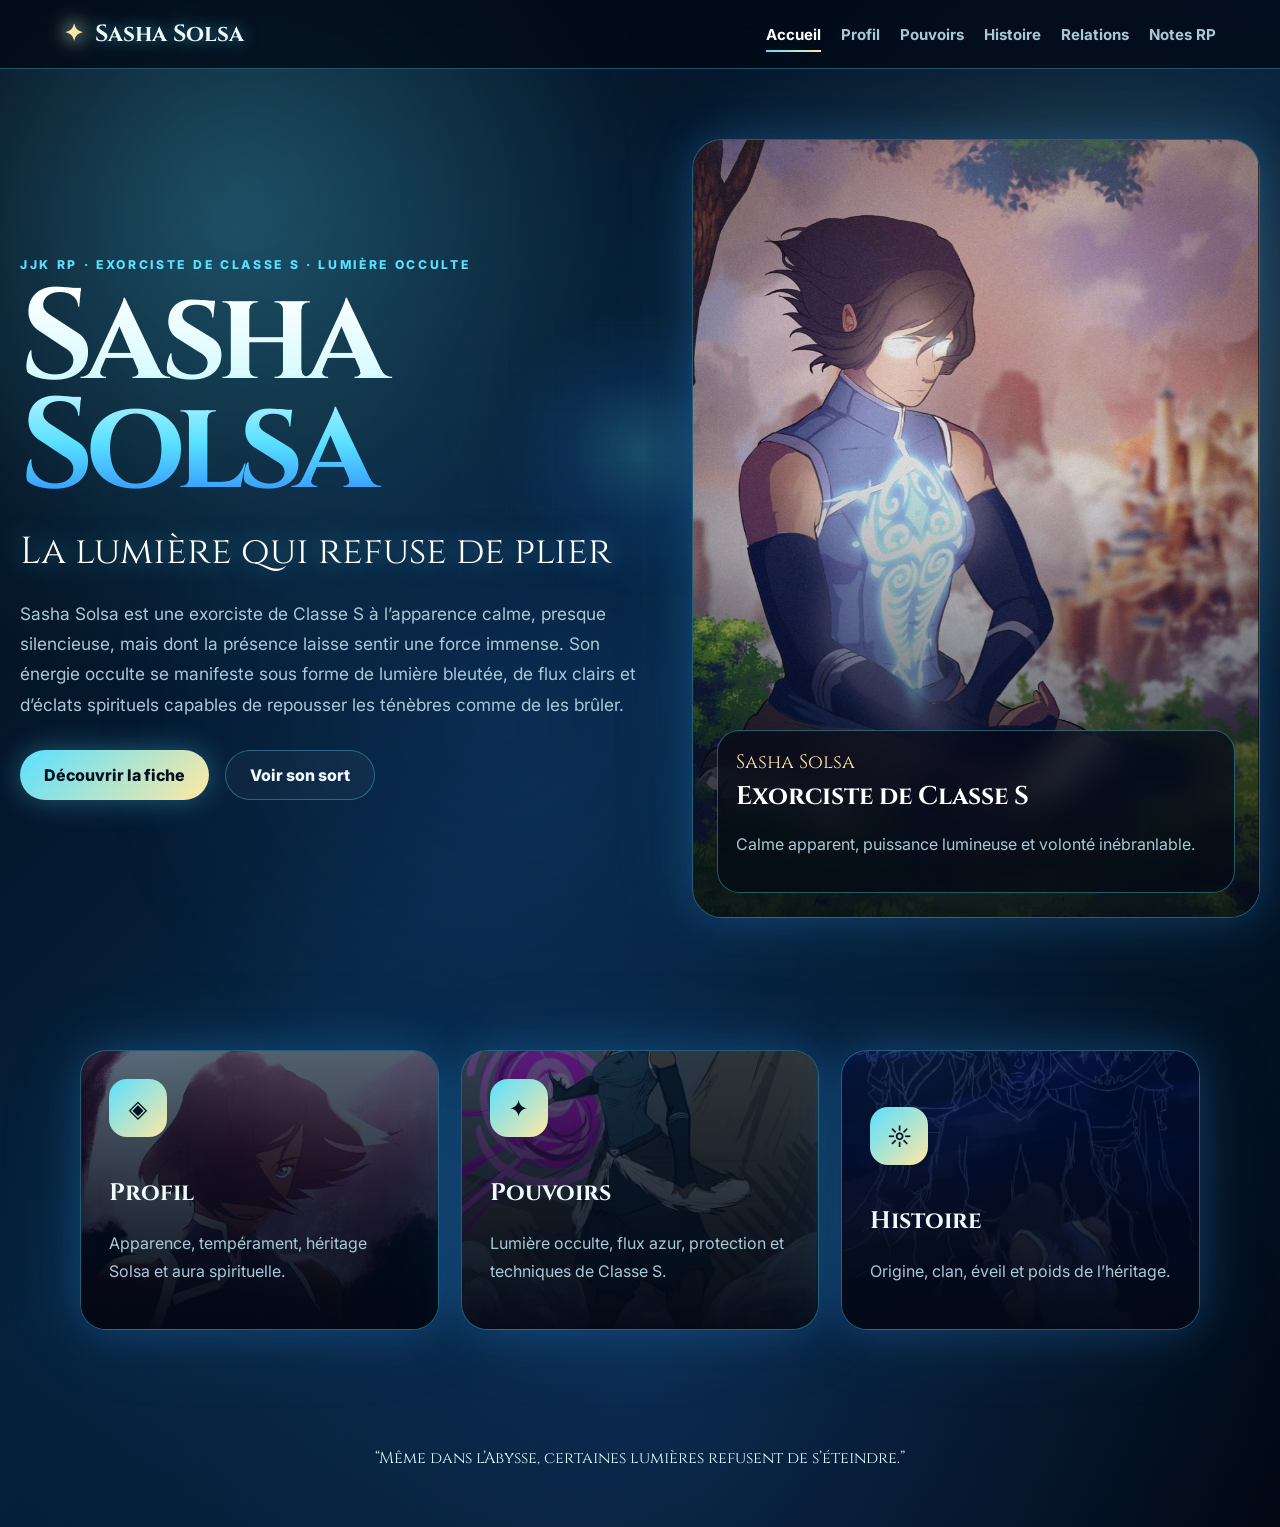
==== index.html @ d09a54e0 "Initial commit site Sasha Solsa" ====
<!DOCTYPE html>
<html lang="fr">
<head>
<meta charset="UTF-8" />
<meta name="viewport" content="width=device-width, initial-scale=1.0" />
<link rel="stylesheet" href="assets/css/style.css" />
<script defer src="assets/js/main.js"></script>
<title>Sasha Solsa — Classe S</title>
</head>
<body data-page="accueil">
  <div class="light-orbs"></div>
  <div class="water-grid"></div>
  <div class="cursor-aura"></div>
  <header class="site-header">
  <a class="brand" href="index.html"><span class="brand-mark">✦</span><span>Sasha Solsa</span></a>
  <button class="menu-btn" aria-label="Ouvrir le menu">☰</button>
  <nav class="nav">
    <a href="index.html">Accueil</a>
    <a href="profil.html">Profil</a>
    <a href="pouvoirs.html">Pouvoirs</a>
    <a href="histoire.html">Histoire</a>
    <a href="relations.html">Relations</a>
    <a href="notes-rp.html">Notes RP</a>
  </nav>
</header>
  <main class="hero page-enter">
  <section class="hero-text">
    <p class="eyebrow">JJK RP · Exorciste de Classe S · Lumière occulte</p>
    <h1>Sasha Solsa</h1>
    <p class="subtitle">La lumière qui refuse de plier</p>
    <p class="lead">
      Sasha Solsa est une exorciste de Classe S à l’apparence calme, presque silencieuse, mais dont la présence
      laisse sentir une force immense. Son énergie occulte se manifeste sous forme de lumière bleutée, de flux
      clairs et d’éclats spirituels capables de repousser les ténèbres comme de les brûler.
    </p>
    <div class="hero-actions">
      <a class="btn primary" href="profil.html">Découvrir la fiche</a>
      <a class="btn ghost" href="pouvoirs.html">Voir son sort</a>
    </div>
  </section>

  <aside class="hero-visual reveal tilt-card">
    <img src="assets/image/sasha-meditation.png" alt="Sasha Solsa en méditation">
    <div class="visual-caption">
      <span>Sasha Solsa</span>
      <strong>Exorciste de Classe S</strong>
      <p>Calme apparent, puissance lumineuse et volonté inébranlable.</p>
    </div>
  </aside>
</main>

<section class="container cards-grid">
  <a class="feature-card image-card reveal" href="profil.html">
    <img src="assets/image/sasha-regard.gif" alt="">
    <div><span class="icon">◈</span><h2>Profil</h2><p>Apparence, tempérament, héritage Solsa et aura spirituelle.</p></div>
  </a>

  <a class="feature-card image-card reveal" href="pouvoirs.html">
    <img src="assets/image/sasha-combat-lumiere.png" alt="">
    <div><span class="icon">✦</span><h2>Pouvoirs</h2><p>Lumière occulte, flux azur, protection et techniques de Classe S.</p></div>
  </a>

  <a class="feature-card image-card reveal" href="histoire.html">
    <img src="assets/image/sasha-ancetres.png" alt="">
    <div><span class="icon">☼</span><h2>Histoire</h2><p>Origine, clan, éveil et poids de l’héritage.</p></div>
  </a>
</section>

<footer class="footer">“Même dans l’Abysse, certaines lumières refusent de s’éteindre.”</footer>

</body>
</html>
---- assets/css/style.css ----
@import url('https://fonts.googleapis.com/css2?family=Cinzel:wght@500;700;900&family=Inter:wght@400;500;700;800&display=swap');

:root {
  --bg: #020814;
  --panel: rgba(7, 25, 45, 0.78);
  --text: #effaff;
  --muted: #a9c8d8;
  --cyan: #59e0ff;
  --blue: #2f8cff;
  --ice: #d7fbff;
  --gold: #ffe8a3;
  --border: rgba(89, 224, 255, 0.34);
  --shadow: 0 0 42px rgba(47, 140, 255, 0.22), 0 0 90px rgba(89, 224, 255, 0.10);
}

* { box-sizing: border-box; }

html { scroll-behavior: smooth; }

body {
  margin: 0;
  min-height: 100vh;
  color: var(--text);
  font-family: Inter, system-ui, sans-serif;
  background:
    radial-gradient(circle at 18% 15%, rgba(89, 224, 255, 0.20), transparent 28%),
    radial-gradient(circle at 82% 22%, rgba(255, 232, 163, 0.10), transparent 26%),
    radial-gradient(circle at 50% 90%, rgba(47, 140, 255, 0.18), transparent 42%),
    linear-gradient(135deg, #020814 0%, #06223d 48%, #020814 100%);
  overflow-x: hidden;
}

.light-orbs {
  position: fixed;
  inset: -20%;
  z-index: 0;
  pointer-events: none;
  background:
    radial-gradient(circle at 28% 30%, rgba(89,224,255,.14), transparent 24%),
    radial-gradient(circle at 76% 44%, rgba(255,232,163,.10), transparent 22%),
    radial-gradient(circle at 42% 72%, rgba(47,140,255,.13), transparent 28%);
  filter: blur(26px);
  animation: drift 16s ease-in-out infinite alternate;
}

.water-grid {
  position: fixed;
  inset: 0;
  z-index: 0;
  pointer-events: none;
  opacity: .21;
  background-image:
    linear-gradient(rgba(215, 251, 255, .08) 1px, transparent 1px),
    linear-gradient(90deg, rgba(215, 251, 255, .08) 1px, transparent 1px);
  background-size: 46px 46px;
  mask-image: radial-gradient(circle at center, black, transparent 78%);
}

@keyframes drift {
  from { transform: translate(-2%, -1%) scale(1); }
  to { transform: translate(3%, 2%) scale(1.06); }
}

.cursor-aura {
  width: 320px;
  height: 320px;
  position: fixed;
  left: 50%;
  top: 50%;
  z-index: 2;
  pointer-events: none;
  border-radius: 50%;
  transform: translate(-50%, -50%);
  background: radial-gradient(circle, rgba(89, 224, 255, 0.23), rgba(47, 140, 255, 0.10), transparent 64%);
}

.site-header {
  position: sticky;
  top: 0;
  z-index: 20;
  display: flex;
  justify-content: space-between;
  align-items: center;
  padding: 18px clamp(18px, 5vw, 72px);
  background: rgba(2, 8, 20, 0.74);
  border-bottom: 1px solid var(--border);
  backdrop-filter: blur(16px);
}

.brand {
  display: inline-flex;
  align-items: center;
  gap: 12px;
  color: var(--text);
  text-decoration: none;
  font-family: Cinzel, serif;
  font-size: 1.45rem;
  font-weight: 700;
  text-shadow: 0 0 16px rgba(89,224,255,.66);
}

.brand-mark {
  color: var(--gold);
  filter: drop-shadow(0 0 10px var(--gold));
}

.nav {
  display: flex;
  gap: 20px;
}

.nav a {
  position: relative;
  color: var(--muted);
  text-decoration: none;
  font-weight: 700;
  font-size: .94rem;
}

.nav a::after {
  content: "";
  position: absolute;
  left: 0;
  right: 100%;
  bottom: -8px;
  height: 2px;
  background: linear-gradient(90deg, var(--cyan), var(--gold));
  transition: right .25s ease;
}

.nav a:hover,
body[data-page="accueil"] .nav a[href="index.html"],
body[data-page="profil"] .nav a[href="profil.html"],
body[data-page="pouvoirs"] .nav a[href="pouvoirs.html"],
body[data-page="histoire"] .nav a[href="histoire.html"],
body[data-page="relations"] .nav a[href="relations.html"],
body[data-page="notes"] .nav a[href="notes-rp.html"] {
  color: #fff;
}

.nav a:hover::after,
body[data-page="accueil"] .nav a[href="index.html"]::after,
body[data-page="profil"] .nav a[href="profil.html"]::after,
body[data-page="pouvoirs"] .nav a[href="pouvoirs.html"]::after,
body[data-page="histoire"] .nav a[href="histoire.html"]::after,
body[data-page="relations"] .nav a[href="relations.html"]::after,
body[data-page="notes"] .nav a[href="notes-rp.html"]::after {
  right: 0;
}

.menu-btn {
  display: none;
  color: var(--text);
  background: rgba(255,255,255,.04);
  border: 1px solid var(--border);
  border-radius: 10px;
  padding: 8px 11px;
  font-size: 1.1rem;
}

.hero,
.container,
.footer { position: relative; z-index: 5; }

.hero {
  width: min(1240px, calc(100% - 36px));
  min-height: calc(100vh - 78px);
  margin: 0 auto;
  display: grid;
  grid-template-columns: minmax(0, 1.05fr) minmax(330px, .95fr);
  align-items: center;
  gap: 44px;
  padding: 70px 0;
}

.eyebrow {
  margin: 0 0 14px;
  color: var(--cyan);
  text-transform: uppercase;
  letter-spacing: .22em;
  font-weight: 800;
  font-size: .76rem;
}

h1, h2 { font-family: Cinzel, serif; }

.hero h1 {
  margin: 0;
  font-size: clamp(3.9rem, 10vw, 8.5rem);
  line-height: .85;
  letter-spacing: -.06em;
  background: linear-gradient(180deg, #fff, #d7fbff 40%, #59e0ff 72%, #2f8cff);
  -webkit-background-clip: text;
  color: transparent;
}

.subtitle {
  margin: 22px 0;
  font-family: Cinzel, serif;
  font-size: clamp(1.35rem, 4vw, 2.35rem);
  color: #fff;
  text-shadow: 0 0 24px rgba(89,224,255,.55);
}

.lead,
.page-title p,
.panel p,
.step p,
.feature-card p,
.relation-card p,
.footer,
.profile-showcase p,
.power-banner p,
.story-hero p,
.visual-caption p {
  color: var(--muted);
  line-height: 1.75;
}

.lead { max-width: 740px; font-size: 1.08rem; }

.hero-actions {
  display: flex;
  flex-wrap: wrap;
  gap: 16px;
  margin-top: 30px;
}

.btn {
  min-height: 50px;
  padding: 0 24px;
  display: inline-flex;
  align-items: center;
  justify-content: center;
  border-radius: 999px;
  text-decoration: none;
  font-weight: 800;
  transition: transform .25s ease, box-shadow .25s ease;
}

.btn:hover { transform: translateY(-4px); }

.btn.primary {
  color: #02101f;
  background: linear-gradient(135deg, var(--cyan), var(--gold));
  box-shadow: 0 0 28px rgba(89,224,255,.34);
}

.btn.ghost {
  color: var(--text);
  border: 1px solid var(--border);
  background: rgba(255,255,255,.035);
}

.hero-visual,
.panel,
.feature-card,
.relation-card,
.step,
.quote-box,
.profile-showcase,
.power-banner,
.story-hero,
.image-panel,
.wide-image {
  border: 1px solid var(--border);
  background: radial-gradient(circle at 20% 0%, rgba(89,224,255,.13), transparent 35%), var(--panel);
  box-shadow: var(--shadow);
  backdrop-filter: blur(18px);
}

.hero-visual,
.profile-showcase,
.power-banner,
.story-hero,
.image-panel,
.wide-image {
  position: relative;
  overflow: hidden;
  border-radius: 30px;
}

.hero-visual { min-height: 640px; }

.hero-visual img,
.profile-showcase img,
.power-banner img,
.story-hero img,
.image-panel img,
.wide-image img {
  width: 100%;
  height: 100%;
  display: block;
  object-fit: cover;
}

.hero-visual::after,
.profile-showcase::after,
.story-hero::after,
.image-panel::after,
.wide-image::after {
  content: "";
  position: absolute;
  inset: 0;
  background:
    linear-gradient(to top, rgba(2, 8, 20, 0.78), transparent 55%),
    radial-gradient(circle at 50% 20%, transparent, rgba(2, 8, 20, 0.30));
  pointer-events: none;
}

.visual-caption {
  position: absolute;
  left: 24px;
  right: 24px;
  bottom: 24px;
  z-index: 2;
  padding: 18px;
  border-radius: 22px;
  border: 1px solid rgba(89, 224, 255, 0.36);
  background: rgba(2, 8, 20, 0.62);
  backdrop-filter: blur(14px);
}

.visual-caption span {
  display: block;
  color: var(--gold);
  font-family: Cinzel, serif;
  font-size: 1.2rem;
}

.visual-caption strong {
  display: block;
  margin-top: 4px;
  color: #fff;
  font-size: 1.6rem;
  font-family: Cinzel, serif;
}

.container {
  width: min(1120px, calc(100% - 36px));
  margin: 0 auto;
  padding: 62px 0;
}

.page-title { margin-bottom: 34px; }

.page-title h1 {
  margin: 0;
  font-size: clamp(2.6rem, 7vw, 5.8rem);
  line-height: .95;
}

.grid.two,
.cards-grid {
  display: grid;
  grid-template-columns: repeat(2, minmax(0, 1fr));
  gap: 22px;
}

.cards-grid { grid-template-columns: repeat(3, minmax(0, 1fr)); }

.panel,
.quote-box,
.feature-card,
.relation-card {
  padding: 28px;
  border-radius: 26px;
  margin-bottom: 22px;
}

.feature-card,
.relation-card {
  min-height: 260px;
  text-decoration: none;
  color: var(--text);
  transition: transform .25s ease, border-color .25s ease;
}

.feature-card:hover,
.relation-card:hover {
  transform: translateY(-6px);
  border-color: rgba(255,232,163,.58);
}

.image-card {
  position: relative;
  overflow: hidden;
  display: grid;
  align-items: end;
}

.image-card > img {
  position: absolute;
  inset: 0;
  width: 100%;
  height: 100%;
  opacity: .42;
  object-fit: cover;
  transition: opacity .25s ease, transform .4s ease;
}

.image-card::after {
  content: "";
  position: absolute;
  inset: 0;
  background: linear-gradient(to top, rgba(2,8,20,.94), rgba(2,8,20,.20));
}

.image-card > div { position: relative; z-index: 2; }

.image-card:hover > img { opacity: .62; transform: scale(1.05); }

.icon {
  display: inline-grid;
  place-items: center;
  width: 58px;
  height: 58px;
  margin-bottom: 20px;
  border-radius: 18px;
  color: #02101f;
  background: linear-gradient(135deg, var(--cyan), var(--gold));
  font-size: 1.5rem;
}

.data-list {
  list-style: none;
  padding: 0;
  margin: 0;
}

.data-list li {
  display: flex;
  justify-content: space-between;
  gap: 20px;
  padding: 13px 0;
  border-bottom: 1px solid rgba(255,255,255,.08);
}

.data-list span { color: var(--muted); }

.profile-showcase,
.power-banner,
.story-hero {
  display: grid;
  grid-template-columns: minmax(0, .95fr) minmax(280px, 1.05fr);
  gap: 28px;
  align-items: center;
  padding: 24px;
  margin-bottom: 26px;
}

.profile-showcase img,
.power-banner img,
.story-hero img {
  min-height: 360px;
  max-height: 540px;
  border-radius: 24px;
  border: 1px solid rgba(89, 224, 255, 0.28);
}

.image-panel { min-height: 520px; }

.timeline { display: grid; gap: 20px; }

.step {
  position: relative;
  padding: 28px 28px 28px 86px;
  border-radius: 26px;
}

.step > span {
  position: absolute;
  left: 28px;
  top: 28px;
  font-family: Cinzel, serif;
  font-size: 1.65rem;
  color: var(--gold);
  text-shadow: 0 0 16px rgba(255,232,163,.68);
}

.step li,
.panel li {
  color: var(--muted);
  margin: 10px 0;
}

.step-with-image {
  display: grid;
  grid-template-columns: minmax(0, 1fr) 280px;
  gap: 20px;
  align-items: center;
}

.step-with-image img {
  width: 100%;
  min-height: 220px;
  object-fit: cover;
  border-radius: 20px;
  border: 1px solid rgba(89, 224, 255, 0.28);
}

.tag {
  display: inline-flex;
  padding: 7px 12px;
  border-radius: 999px;
  color: #02101f !important;
  background: linear-gradient(135deg, var(--cyan), var(--gold));
  font-weight: 800;
}

.quote-box blockquote {
  margin: 0;
  font-family: Cinzel, serif;
  font-size: clamp(1.25rem, 3vw, 2.3rem);
  color: #fff;
  text-shadow: 0 0 24px rgba(89,224,255,.32);
}

.rp-line {
  font-family: Cinzel, serif;
  font-size: 1.35rem;
  color: #fff !important;
}

.footer {
  width: min(1120px, calc(100% - 36px));
  margin: 0 auto;
  padding: 30px 0 55px;
  text-align: center;
  font-family: Cinzel, serif;
  color: var(--ice);
}

.page-enter { animation: pageEnter .7s ease both; }

@keyframes pageEnter {
  from { opacity: 0; transform: translateY(20px); filter: blur(9px); }
  to { opacity: 1; transform: translateY(0); filter: blur(0); }
}

.reveal {
  opacity: 0;
  transform: translateY(22px);
  transition: opacity .7s ease, transform .7s ease;
}

.reveal.visible {
  opacity: 1;
  transform: translateY(0);
}

@media (max-width: 900px) {
  .menu-btn { display: block; }

  .nav {
    position: absolute;
    top: calc(100% + 10px);
    left: 18px;
    right: 18px;
    display: none;
    flex-direction: column;
    padding: 18px;
    border: 1px solid var(--border);
    border-radius: 18px;
    background: rgba(2, 8, 20, .95);
  }

  .nav.open { display: flex; }

  .hero,
  .grid.two,
  .cards-grid,
  .profile-showcase,
  .power-banner,
  .story-hero,
  .step-with-image {
    grid-template-columns: 1fr;
  }

  .hero {
    min-height: auto;
    padding: 48px 0;
  }

  .hero-visual { min-height: 440px; }

  .profile-showcase img,
  .power-banner img,
  .story-hero img {
    min-height: 280px;
  }
}

@media (max-width: 520px) {
  .site-header { padding: 15px 16px; }
  .brand { font-size: 1.2rem; }
  .step { padding-left: 28px; }
  .step > span { position: static; display: block; margin-bottom: 8px; }
  .data-list li { flex-direction: column; gap: 4px; }
}

.domain-step {
  display: grid;
  grid-template-columns: minmax(0, 1fr);
  gap: 24px;
}

.domain-gallery {
  display: grid;
  grid-template-columns: repeat(2, minmax(0, 1fr));
  gap: 18px;
  margin-top: 8px;
}

.domain-gallery img {
  width: 100%;
  height: 420px;
  object-fit: cover;
  display: block;
  border-radius: 24px;
  border: 1px solid rgba(89, 224, 255, 0.35);
  box-shadow:
    0 0 30px rgba(89, 224, 255, 0.22),
    0 0 80px rgba(47, 140, 255, 0.12);
}

@media (max-width: 800px) {
  .domain-gallery {
    grid-template-columns: 1fr;
  }

  .domain-gallery img {
    height: 340px;
  }
}
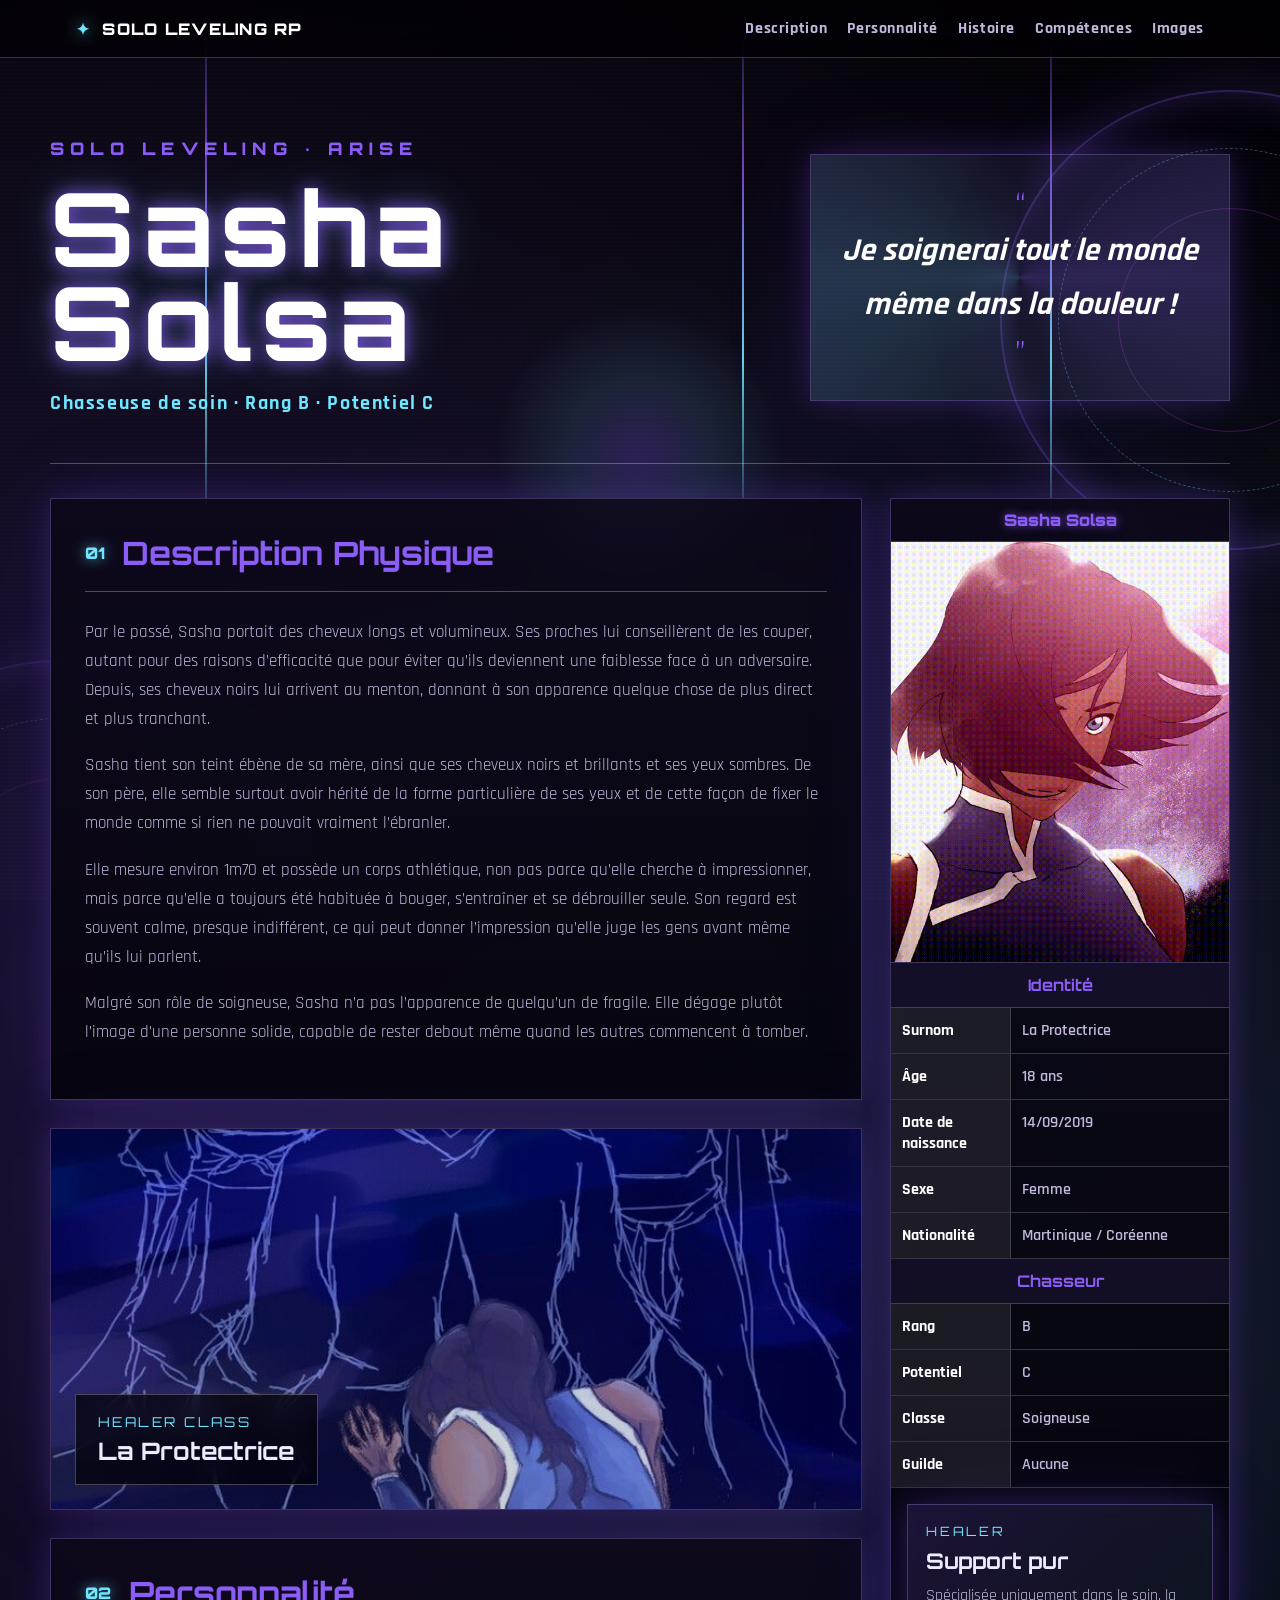
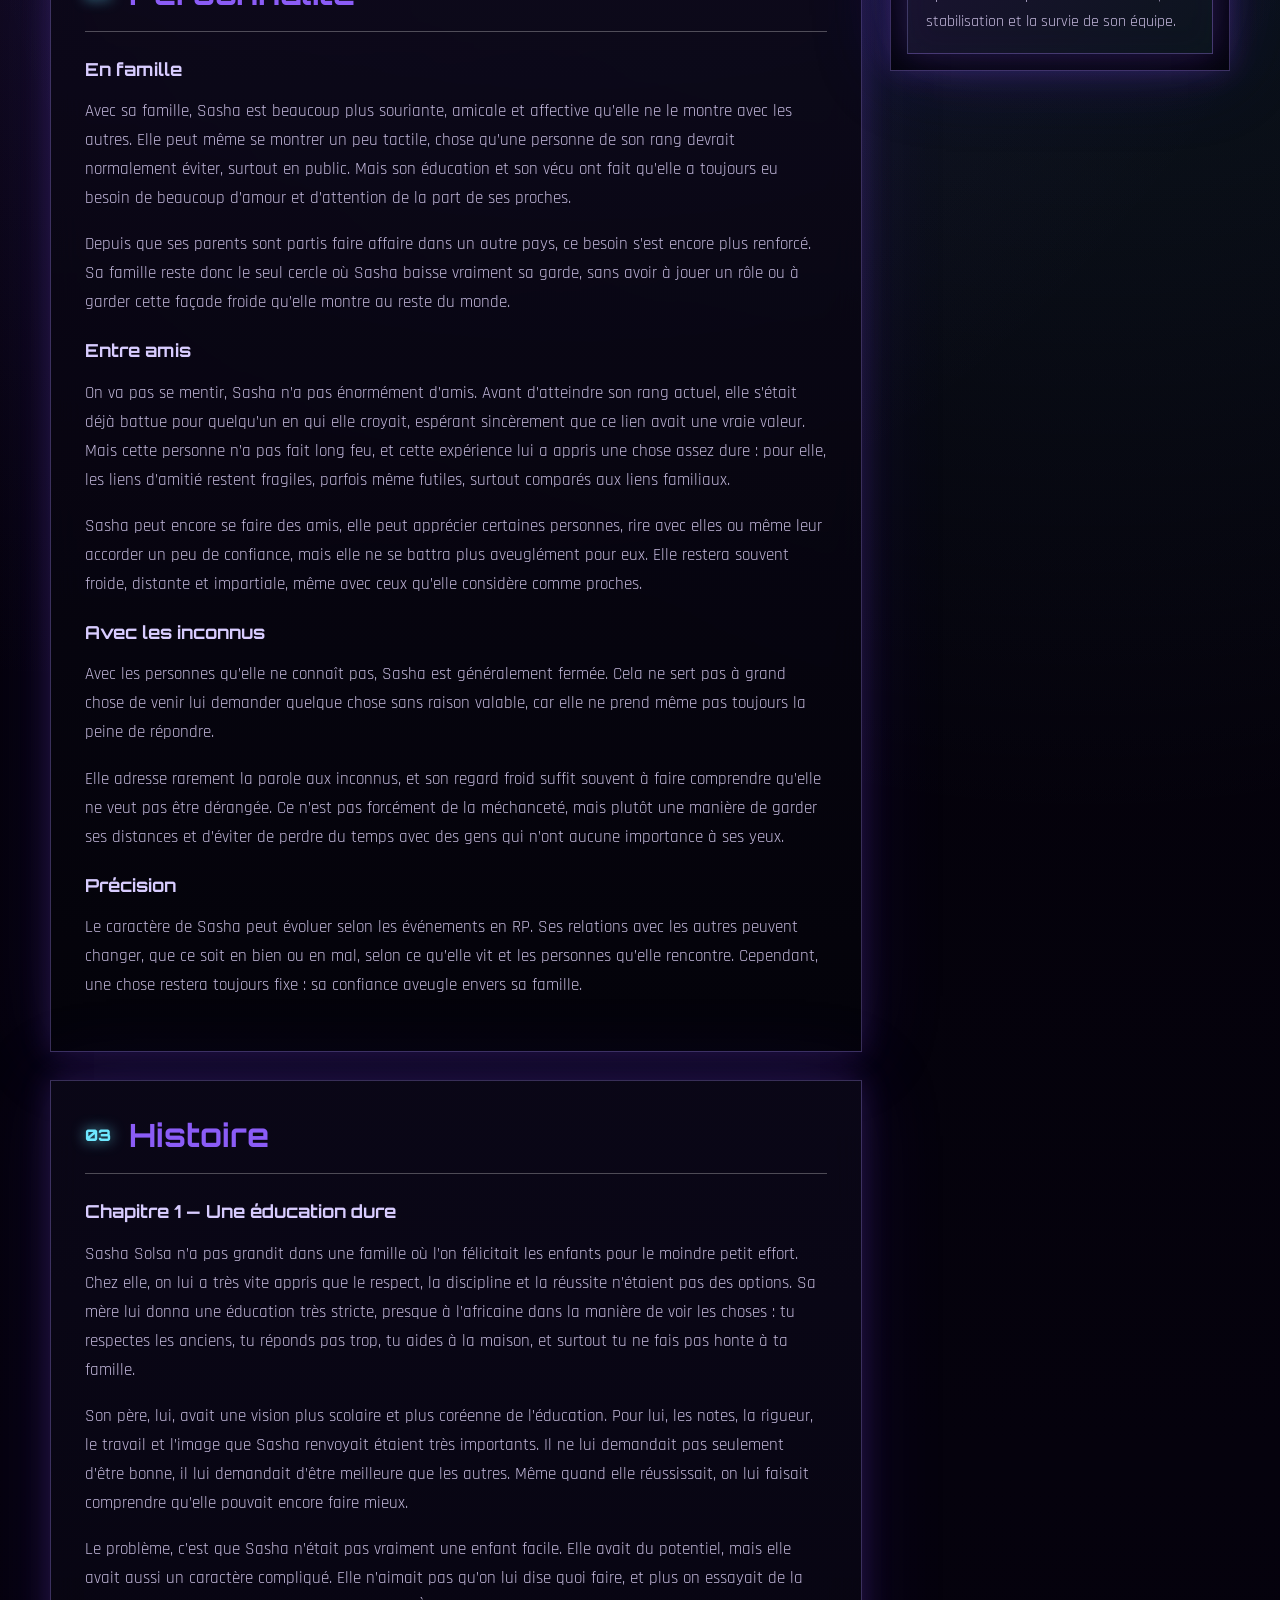
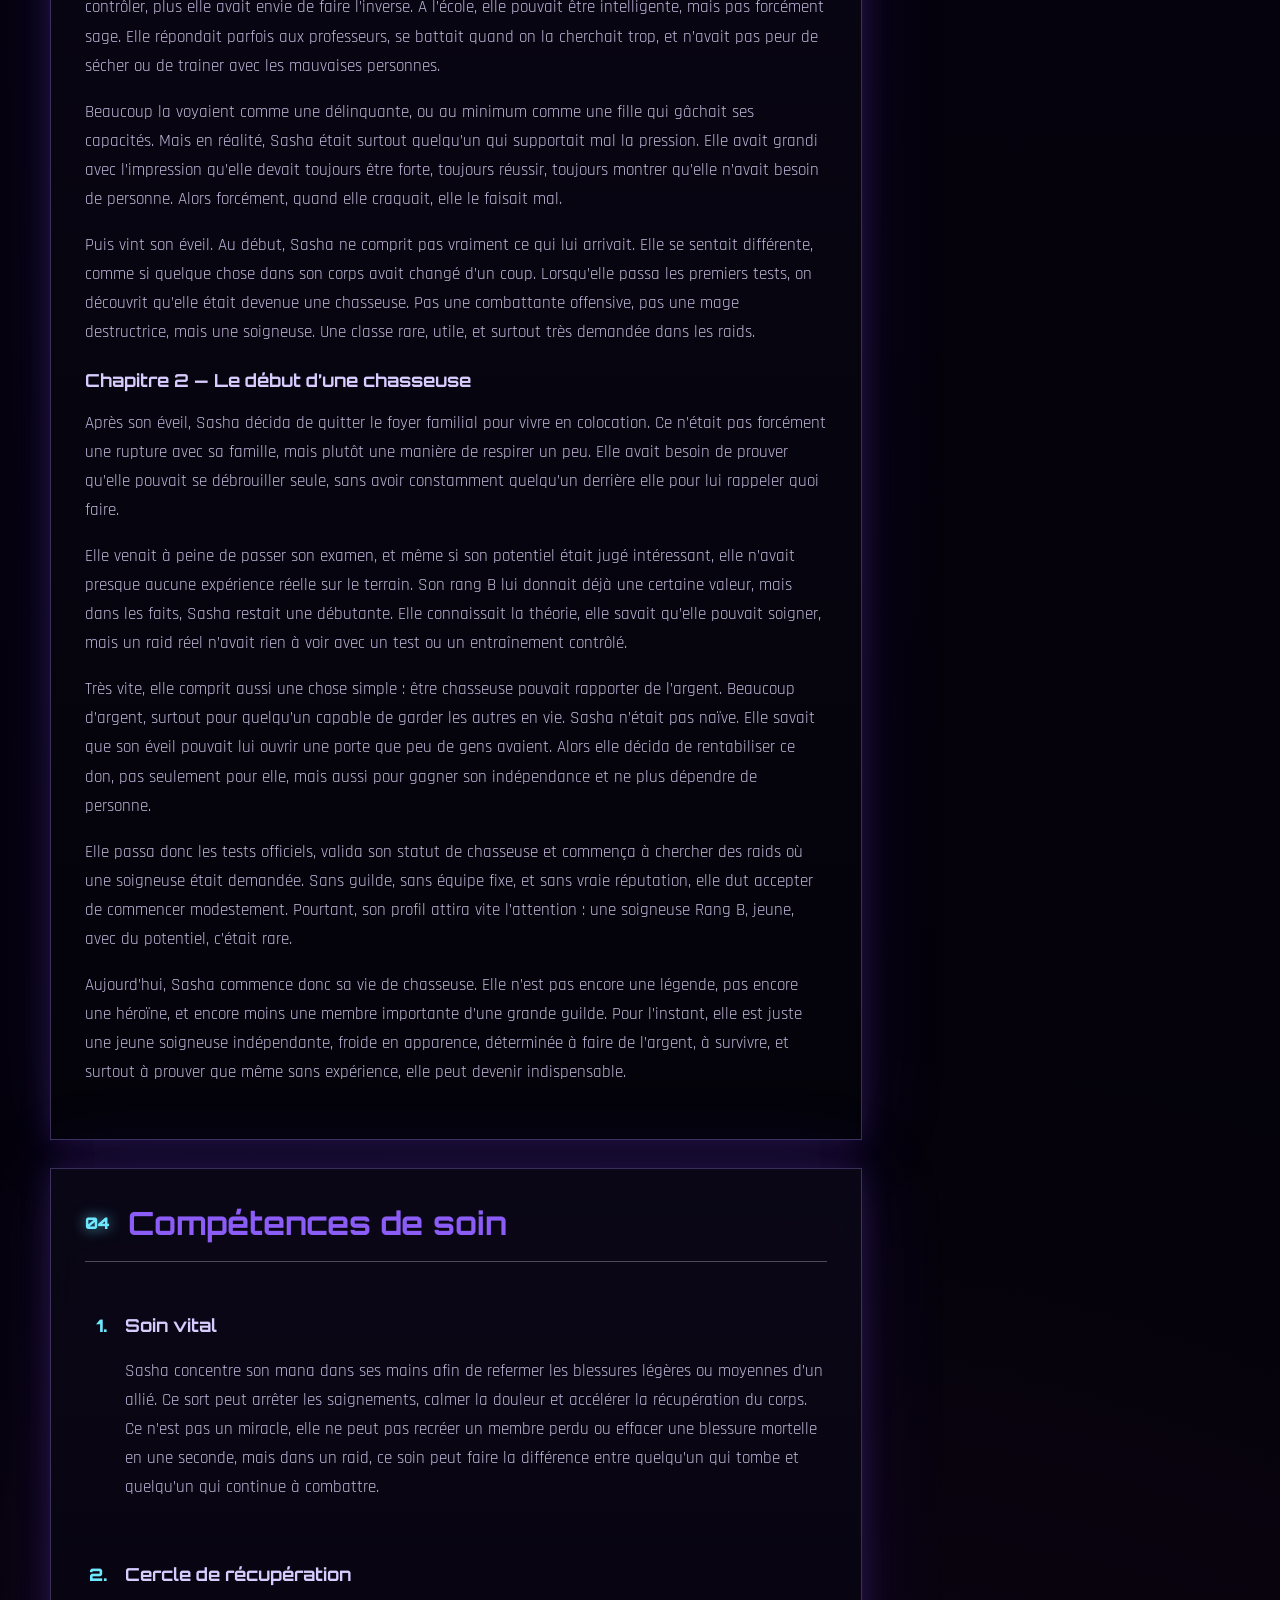
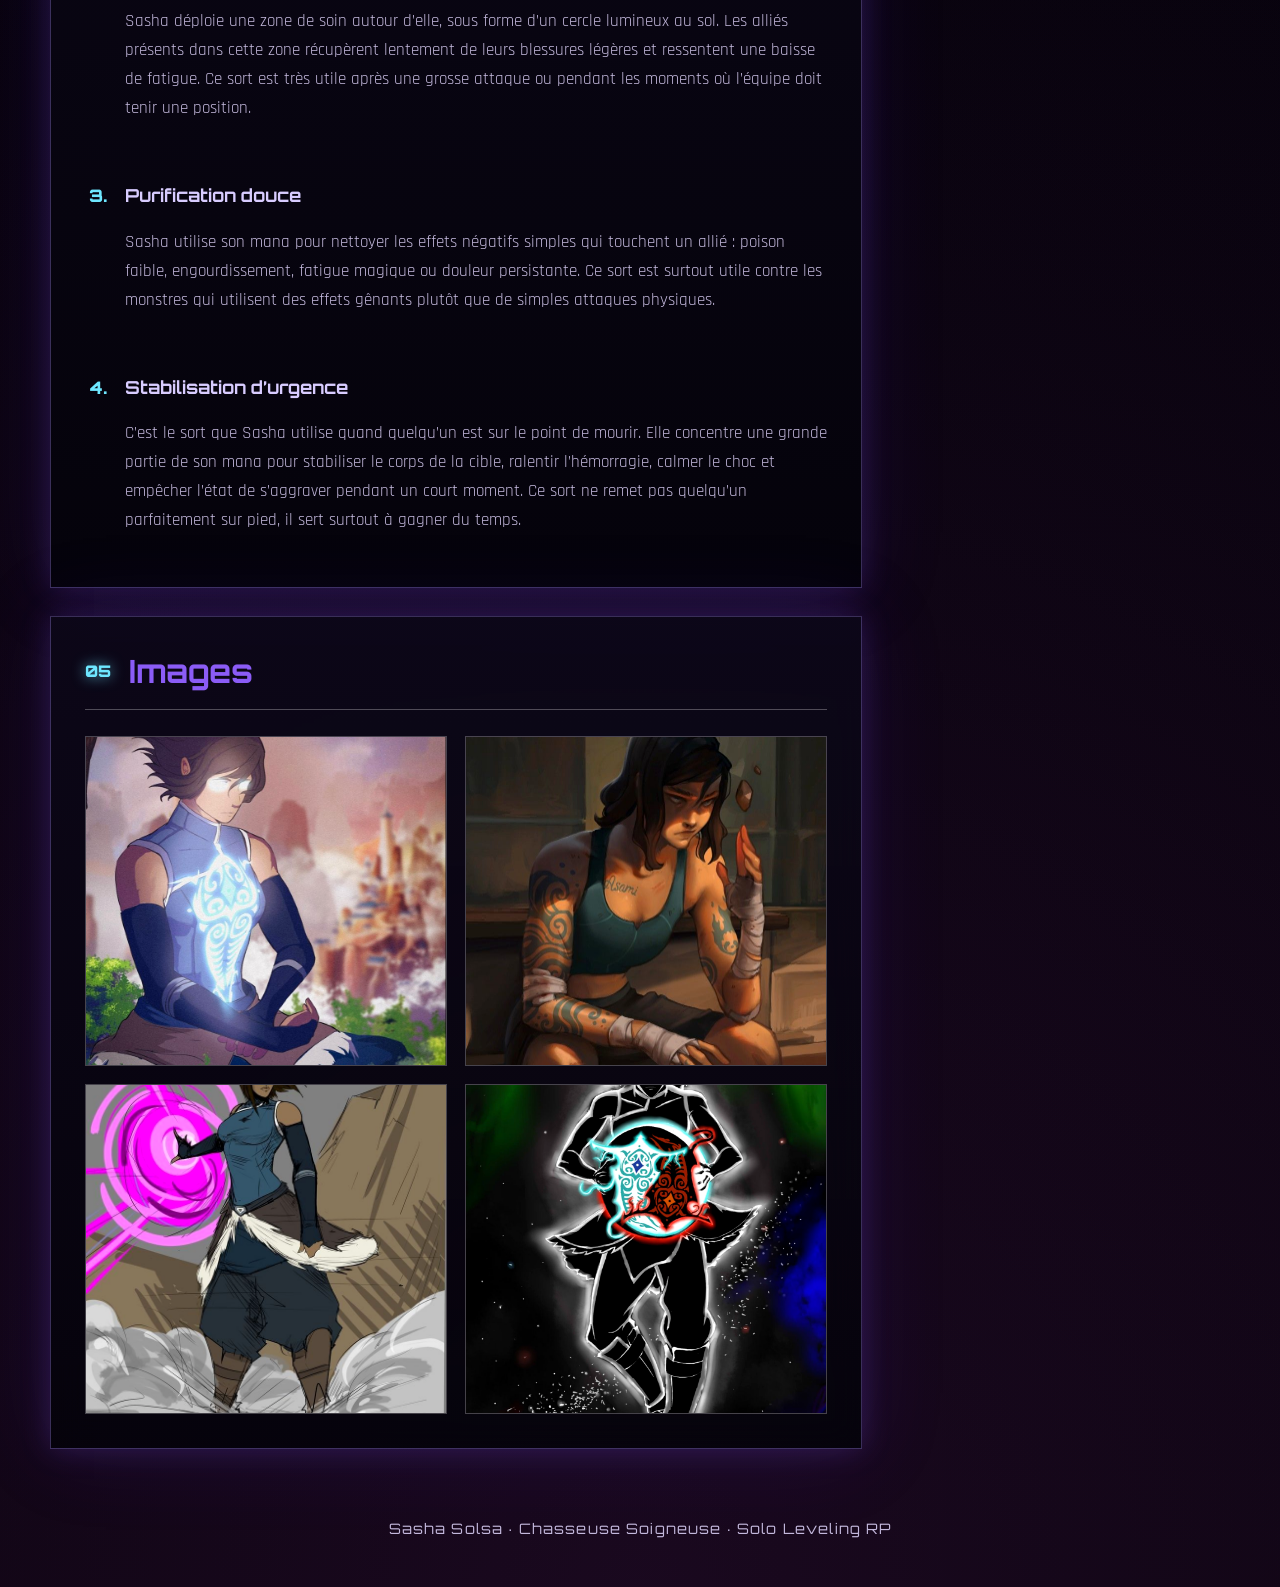
==== commit b1ae3b48: "Refonte fiche Sasha Solo Leveling" ====
--- a/index.html
+++ b/index.html
@@ -1,72 +1,72 @@
 <!DOCTYPE html>
 <html lang="fr">
 <head>
-<meta charset="UTF-8" />
-<meta name="viewport" content="width=device-width, initial-scale=1.0" />
-<link rel="stylesheet" href="assets/css/style.css" />
-<script defer src="assets/js/main.js"></script>
-<title>Sasha Solsa — Classe S</title>
+  <meta charset="UTF-8" />
+  <meta name="viewport" content="width=device-width, initial-scale=1.0" />
+  <title>Sasha Solsa — Solo Leveling RP</title>
+  <link rel="stylesheet" href="assets/css/style.css" />
+  <script defer src="assets/js/main.js"></script>
 </head>
-<body data-page="accueil">
-  <div class="light-orbs"></div>
-  <div class="water-grid"></div>
-  <div class="cursor-aura"></div>
+<body>
+  <div class="animated-bg"><span class="gate gate-one"></span><span class="gate gate-two"></span><span class="mana-stream stream-one"></span><span class="mana-stream stream-two"></span><span class="mana-stream stream-three"></span></div>
+  <div class="cursor-glow" aria-hidden="true"></div>
+
   <header class="site-header">
-  <a class="brand" href="index.html"><span class="brand-mark">✦</span><span>Sasha Solsa</span></a>
-  <button class="menu-btn" aria-label="Ouvrir le menu">☰</button>
-  <nav class="nav">
-    <a href="index.html">Accueil</a>
-    <a href="profil.html">Profil</a>
-    <a href="pouvoirs.html">Pouvoirs</a>
-    <a href="histoire.html">Histoire</a>
-    <a href="relations.html">Relations</a>
-    <a href="notes-rp.html">Notes RP</a>
-  </nav>
-</header>
-  <main class="hero page-enter">
-  <section class="hero-text">
-    <p class="eyebrow">JJK RP · Exorciste de Classe S · Lumière occulte</p>
-    <h1>Sasha Solsa</h1>
-    <p class="subtitle">La lumière qui refuse de plier</p>
-    <p class="lead">
-      Sasha Solsa est une exorciste de Classe S à l’apparence calme, presque silencieuse, mais dont la présence
-      laisse sentir une force immense. Son énergie occulte se manifeste sous forme de lumière bleutée, de flux
-      clairs et d’éclats spirituels capables de repousser les ténèbres comme de les brûler.
-    </p>
-    <div class="hero-actions">
-      <a class="btn primary" href="profil.html">Découvrir la fiche</a>
-      <a class="btn ghost" href="pouvoirs.html">Voir son sort</a>
-    </div>
-  </section>
+    <a href="#top" class="brand"><span class="brand-icon">✦</span><span>Solo Leveling RP</span></a>
+    <button class="menu-btn" type="button" aria-label="Ouvrir le menu">☰</button>
+    <nav class="nav"><a href="#description">Description</a><a href="#personnalite">Personnalité</a><a href="#histoire">Histoire</a><a href="#competences">Compétences</a><a href="#galerie">Images</a></nav>
+  </header>
 
-  <aside class="hero-visual reveal tilt-card">
-    <img src="assets/image/sasha-meditation.png" alt="Sasha Solsa en méditation">
-    <div class="visual-caption">
-      <span>Sasha Solsa</span>
-      <strong>Exorciste de Classe S</strong>
-      <p>Calme apparent, puissance lumineuse et volonté inébranlable.</p>
-    </div>
-  </aside>
-</main>
+  <main id="top">
+    <section class="hero sheet-section">
+      <div class="hero-logo reveal"><p class="server-label">Solo Leveling · Arise</p><h1>Sasha Solsa</h1><p class="role-line">Chasseuse de soin · Rang B · Potentiel C</p></div>
+      <div class="quote-card reveal"><span>“</span><p>Je soignerai tout le monde même dans la douleur !</p><span>”</span></div>
+    </section>
 
-<section class="container cards-grid">
-  <a class="feature-card image-card reveal" href="profil.html">
-    <img src="assets/image/sasha-regard.gif" alt="">
-    <div><span class="icon">◈</span><h2>Profil</h2><p>Apparence, tempérament, héritage Solsa et aura spirituelle.</p></div>
-  </a>
+    <section class="sheet-layout">
+      <div class="main-column">
+        <section id="description" class="content-block reveal">
+          <div class="section-heading"><span>01</span><h2>Description Physique</h2></div>
+          <p>Par le passé, Sasha portait des cheveux longs et volumineux. Ses proches lui conseillèrent de les couper, autant pour des raisons d’efficacité que pour éviter qu’ils deviennent une faiblesse face à un adversaire. Depuis, ses cheveux noirs lui arrivent au menton, donnant à son apparence quelque chose de plus direct et plus tranchant.</p>
+          <p>Sasha tient son teint ébène de sa mère, ainsi que ses cheveux noirs et brillants et ses yeux sombres. De son père, elle semble surtout avoir hérité de la forme particulière de ses yeux et de cette façon de fixer le monde comme si rien ne pouvait vraiment l’ébranler.</p>
+          <p>Elle mesure environ 1m70 et possède un corps athlétique, non pas parce qu’elle cherche à impressionner, mais parce qu’elle a toujours été habituée à bouger, s’entraîner et se débrouiller seule. Son regard est souvent calme, presque indifférent, ce qui peut donner l’impression qu’elle juge les gens avant même qu’ils lui parlent.</p>
+          <p>Malgré son rôle de soigneuse, Sasha n’a pas l’apparence de quelqu’un de fragile. Elle dégage plutôt l’image d’une personne solide, capable de rester debout même quand les autres commencent à tomber.</p>
+        </section>
 
-  <a class="feature-card image-card reveal" href="pouvoirs.html">
-    <img src="assets/image/sasha-combat-lumiere.png" alt="">
-    <div><span class="icon">✦</span><h2>Pouvoirs</h2><p>Lumière occulte, flux azur, protection et techniques de Classe S.</p></div>
-  </a>
+        <div class="wide-art reveal"><img src="assets/image/sasha-ancetres.png" alt="Sasha Solsa"><div class="art-overlay"><span>Healer Class</span><strong>La Protectrice</strong></div></div>
 
-  <a class="feature-card image-card reveal" href="histoire.html">
-    <img src="assets/image/sasha-ancetres.png" alt="">
-    <div><span class="icon">☼</span><h2>Histoire</h2><p>Origine, clan, éveil et poids de l’héritage.</p></div>
-  </a>
-</section>
+        <section id="personnalite" class="content-block reveal">
+          <div class="section-heading"><span>02</span><h2>Personnalité</h2></div>
+          <h3>En famille</h3><p>Avec sa famille, Sasha est beaucoup plus souriante, amicale et affective qu’elle ne le montre avec les autres. Elle peut même se montrer un peu tactile, chose qu’une personne de son rang devrait normalement éviter, surtout en public. Mais son éducation et son vécu ont fait qu’elle a toujours eu besoin de beaucoup d’amour et d’attention de la part de ses proches.</p><p>Depuis que ses parents sont partis faire affaire dans un autre pays, ce besoin s’est encore plus renforcé. Sa famille reste donc le seul cercle où Sasha baisse vraiment sa garde, sans avoir à jouer un rôle ou à garder cette façade froide qu’elle montre au reste du monde.</p>
+          <h3>Entre amis</h3><p>On va pas se mentir, Sasha n’a pas énormément d’amis. Avant d’atteindre son rang actuel, elle s’était déjà battue pour quelqu’un en qui elle croyait, espérant sincèrement que ce lien avait une vraie valeur. Mais cette personne n’a pas fait long feu, et cette expérience lui a appris une chose assez dure : pour elle, les liens d’amitié restent fragiles, parfois même futiles, surtout comparés aux liens familiaux.</p><p>Sasha peut encore se faire des amis, elle peut apprécier certaines personnes, rire avec elles ou même leur accorder un peu de confiance, mais elle ne se battra plus aveuglément pour eux. Elle restera souvent froide, distante et impartiale, même avec ceux qu’elle considère comme proches.</p>
+          <h3>Avec les inconnus</h3><p>Avec les personnes qu’elle ne connaît pas, Sasha est généralement fermée. Cela ne sert pas à grand chose de venir lui demander quelque chose sans raison valable, car elle ne prend même pas toujours la peine de répondre.</p><p>Elle adresse rarement la parole aux inconnus, et son regard froid suffit souvent à faire comprendre qu’elle ne veut pas être dérangée. Ce n’est pas forcément de la méchanceté, mais plutôt une manière de garder ses distances et d’éviter de perdre du temps avec des gens qui n’ont aucune importance à ses yeux.</p>
+          <h3>Précision</h3><p>Le caractère de Sasha peut évoluer selon les événements en RP. Ses relations avec les autres peuvent changer, que ce soit en bien ou en mal, selon ce qu’elle vit et les personnes qu’elle rencontre. Cependant, une chose restera toujours fixe : sa confiance aveugle envers sa famille.</p>
+        </section>
 
-<footer class="footer">“Même dans l’Abysse, certaines lumières refusent de s’éteindre.”</footer>
+        <section id="histoire" class="content-block reveal">
+          <div class="section-heading"><span>03</span><h2>Histoire</h2></div>
+          <h3>Chapitre 1 — Une éducation dure</h3>
+          <p>Sasha Solsa n’a pas grandit dans une famille où l’on félicitait les enfants pour le moindre petit effort. Chez elle, on lui a très vite appris que le respect, la discipline et la réussite n’étaient pas des options. Sa mère lui donna une éducation très stricte, presque à l’africaine dans la manière de voir les choses : tu respectes les anciens, tu réponds pas trop, tu aides à la maison, et surtout tu ne fais pas honte à ta famille.</p>
+          <p>Son père, lui, avait une vision plus scolaire et plus coréenne de l’éducation. Pour lui, les notes, la rigueur, le travail et l’image que Sasha renvoyait étaient très importants. Il ne lui demandait pas seulement d’être bonne, il lui demandait d’être meilleure que les autres. Même quand elle réussissait, on lui faisait comprendre qu’elle pouvait encore faire mieux.</p>
+          <p>Le problème, c’est que Sasha n’était pas vraiment une enfant facile. Elle avait du potentiel, mais elle avait aussi un caractère compliqué. Elle n’aimait pas qu’on lui dise quoi faire, et plus on essayait de la contrôler, plus elle avait envie de faire l’inverse. À l’école, elle pouvait être intelligente, mais pas forcément sage. Elle répondait parfois aux professeurs, se battait quand on la cherchait trop, et n’avait pas peur de sécher ou de trainer avec les mauvaises personnes.</p>
+          <p>Beaucoup la voyaient comme une délinquante, ou au minimum comme une fille qui gâchait ses capacités. Mais en réalité, Sasha était surtout quelqu’un qui supportait mal la pression. Elle avait grandi avec l’impression qu’elle devait toujours être forte, toujours réussir, toujours montrer qu’elle n’avait besoin de personne. Alors forcément, quand elle craquait, elle le faisait mal.</p>
+          <p>Puis vint son éveil. Au début, Sasha ne comprit pas vraiment ce qui lui arrivait. Elle se sentait différente, comme si quelque chose dans son corps avait changé d’un coup. Lorsqu’elle passa les premiers tests, on découvrit qu’elle était devenue une chasseuse. Pas une combattante offensive, pas une mage destructrice, mais une soigneuse. Une classe rare, utile, et surtout très demandée dans les raids.</p>
+          <h3>Chapitre 2 — Le début d’une chasseuse</h3>
+          <p>Après son éveil, Sasha décida de quitter le foyer familial pour vivre en colocation. Ce n’était pas forcément une rupture avec sa famille, mais plutôt une manière de respirer un peu. Elle avait besoin de prouver qu’elle pouvait se débrouiller seule, sans avoir constamment quelqu’un derrière elle pour lui rappeler quoi faire.</p>
+          <p>Elle venait à peine de passer son examen, et même si son potentiel était jugé intéressant, elle n’avait presque aucune expérience réelle sur le terrain. Son rang B lui donnait déjà une certaine valeur, mais dans les faits, Sasha restait une débutante. Elle connaissait la théorie, elle savait qu’elle pouvait soigner, mais un raid réel n’avait rien à voir avec un test ou un entraînement contrôlé.</p>
+          <p>Très vite, elle comprit aussi une chose simple : être chasseuse pouvait rapporter de l’argent. Beaucoup d’argent, surtout pour quelqu’un capable de garder les autres en vie. Sasha n’était pas naïve. Elle savait que son éveil pouvait lui ouvrir une porte que peu de gens avaient. Alors elle décida de rentabiliser ce don, pas seulement pour elle, mais aussi pour gagner son indépendance et ne plus dépendre de personne.</p>
+          <p>Elle passa donc les tests officiels, valida son statut de chasseuse et commença à chercher des raids où une soigneuse était demandée. Sans guilde, sans équipe fixe, et sans vraie réputation, elle dut accepter de commencer modestement. Pourtant, son profil attira vite l’attention : une soigneuse Rang B, jeune, avec du potentiel, c’était rare.</p>
+          <p>Aujourd’hui, Sasha commence donc sa vie de chasseuse. Elle n’est pas encore une légende, pas encore une héroïne, et encore moins une membre importante d’une grande guilde. Pour l’instant, elle est juste une jeune soigneuse indépendante, froide en apparence, déterminée à faire de l’argent, à survivre, et surtout à prouver que même sans expérience, elle peut devenir indispensable.</p>
+        </section>
 
+        <section id="competences" class="content-block reveal"><div class="section-heading"><span>04</span><h2>Compétences de soin</h2></div><ol class="skill-list"><li><h3>Soin vital</h3><p>Sasha concentre son mana dans ses mains afin de refermer les blessures légères ou moyennes d’un allié. Ce sort peut arrêter les saignements, calmer la douleur et accélérer la récupération du corps. Ce n’est pas un miracle, elle ne peut pas recréer un membre perdu ou effacer une blessure mortelle en une seconde, mais dans un raid, ce soin peut faire la différence entre quelqu’un qui tombe et quelqu’un qui continue à combattre.</p></li><li><h3>Cercle de récupération</h3><p>Sasha déploie une zone de soin autour d’elle, sous forme d’un cercle lumineux au sol. Les alliés présents dans cette zone récupèrent lentement de leurs blessures légères et ressentent une baisse de fatigue. Ce sort est très utile après une grosse attaque ou pendant les moments où l’équipe doit tenir une position.</p></li><li><h3>Purification douce</h3><p>Sasha utilise son mana pour nettoyer les effets négatifs simples qui touchent un allié : poison faible, engourdissement, fatigue magique ou douleur persistante. Ce sort est surtout utile contre les monstres qui utilisent des effets gênants plutôt que de simples attaques physiques.</p></li><li><h3>Stabilisation d’urgence</h3><p>C’est le sort que Sasha utilise quand quelqu’un est sur le point de mourir. Elle concentre une grande partie de son mana pour stabiliser le corps de la cible, ralentir l’hémorragie, calmer le choc et empêcher l’état de s’aggraver pendant un court moment. Ce sort ne remet pas quelqu’un parfaitement sur pied, il sert surtout à gagner du temps.</p></li></ol></section>
+
+        <section id="galerie" class="content-block reveal"><div class="section-heading"><span>05</span><h2>Images</h2></div><div class="gallery-grid"><img src="assets/image/sasha-meditation.png" alt="Sasha"><img src="assets/image/sasha-blessee.png" alt="Sasha"><img src="assets/image/sasha-combat-lumiere.png" alt="Sasha"><img src="assets/image/sasha-domaine-1.png" alt="Sasha"></div></section>
+      </div>
+
+      <aside class="side-card reveal"><div class="portrait-frame"><div class="nameplate">Sasha Solsa</div><img src="assets/image/sasha-regard.gif" alt="Portrait de Sasha Solsa"></div><div class="info-table"><h2>Identité</h2><div><span>Surnom</span><strong>La Protectrice</strong></div><div><span>Âge</span><strong>18 ans</strong></div><div><span>Date de naissance</span><strong>14/09/2019</strong></div><div><span>Sexe</span><strong>Femme</strong></div><div><span>Nationalité</span><strong>Martinique / Coréenne</strong></div><h2>Chasseur</h2><div><span>Rang</span><strong>B</strong></div><div><span>Potentiel</span><strong>C</strong></div><div><span>Classe</span><strong>Soigneuse</strong></div><div><span>Guilde</span><strong>Aucune</strong></div></div><div class="rank-card"><span>HEALER</span><strong>Support pur</strong><p>Spécialisée uniquement dans le soin, la stabilisation et la survie de son équipe.</p></div></aside>
+    </section>
+  </main>
+  <footer class="footer"><span>Sasha Solsa · Chasseuse Soigneuse · Solo Leveling RP</span></footer>
 </body>
 </html>
--- a/assets/css/style.css
+++ b/assets/css/style.css
@@ -1,635 +1,2 @@
-@import url('https://fonts.googleapis.com/css2?family=Cinzel:wght@500;700;900&family=Inter:wght@400;500;700;800&display=swap');
-
-:root {
-  --bg: #020814;
-  --panel: rgba(7, 25, 45, 0.78);
-  --text: #effaff;
-  --muted: #a9c8d8;
-  --cyan: #59e0ff;
-  --blue: #2f8cff;
-  --ice: #d7fbff;
-  --gold: #ffe8a3;
-  --border: rgba(89, 224, 255, 0.34);
-  --shadow: 0 0 42px rgba(47, 140, 255, 0.22), 0 0 90px rgba(89, 224, 255, 0.10);
-}
-
-* { box-sizing: border-box; }
-
-html { scroll-behavior: smooth; }
-
-body {
-  margin: 0;
-  min-height: 100vh;
-  color: var(--text);
-  font-family: Inter, system-ui, sans-serif;
-  background:
-    radial-gradient(circle at 18% 15%, rgba(89, 224, 255, 0.20), transparent 28%),
-    radial-gradient(circle at 82% 22%, rgba(255, 232, 163, 0.10), transparent 26%),
-    radial-gradient(circle at 50% 90%, rgba(47, 140, 255, 0.18), transparent 42%),
-    linear-gradient(135deg, #020814 0%, #06223d 48%, #020814 100%);
-  overflow-x: hidden;
-}
-
-.light-orbs {
-  position: fixed;
-  inset: -20%;
-  z-index: 0;
-  pointer-events: none;
-  background:
-    radial-gradient(circle at 28% 30%, rgba(89,224,255,.14), transparent 24%),
-    radial-gradient(circle at 76% 44%, rgba(255,232,163,.10), transparent 22%),
-    radial-gradient(circle at 42% 72%, rgba(47,140,255,.13), transparent 28%);
-  filter: blur(26px);
-  animation: drift 16s ease-in-out infinite alternate;
-}
-
-.water-grid {
-  position: fixed;
-  inset: 0;
-  z-index: 0;
-  pointer-events: none;
-  opacity: .21;
-  background-image:
-    linear-gradient(rgba(215, 251, 255, .08) 1px, transparent 1px),
-    linear-gradient(90deg, rgba(215, 251, 255, .08) 1px, transparent 1px);
-  background-size: 46px 46px;
-  mask-image: radial-gradient(circle at center, black, transparent 78%);
-}
-
-@keyframes drift {
-  from { transform: translate(-2%, -1%) scale(1); }
-  to { transform: translate(3%, 2%) scale(1.06); }
-}
-
-.cursor-aura {
-  width: 320px;
-  height: 320px;
-  position: fixed;
-  left: 50%;
-  top: 50%;
-  z-index: 2;
-  pointer-events: none;
-  border-radius: 50%;
-  transform: translate(-50%, -50%);
-  background: radial-gradient(circle, rgba(89, 224, 255, 0.23), rgba(47, 140, 255, 0.10), transparent 64%);
-}
-
-.site-header {
-  position: sticky;
-  top: 0;
-  z-index: 20;
-  display: flex;
-  justify-content: space-between;
-  align-items: center;
-  padding: 18px clamp(18px, 5vw, 72px);
-  background: rgba(2, 8, 20, 0.74);
-  border-bottom: 1px solid var(--border);
-  backdrop-filter: blur(16px);
-}
-
-.brand {
-  display: inline-flex;
-  align-items: center;
-  gap: 12px;
-  color: var(--text);
-  text-decoration: none;
-  font-family: Cinzel, serif;
-  font-size: 1.45rem;
-  font-weight: 700;
-  text-shadow: 0 0 16px rgba(89,224,255,.66);
-}
-
-.brand-mark {
-  color: var(--gold);
-  filter: drop-shadow(0 0 10px var(--gold));
-}
-
-.nav {
-  display: flex;
-  gap: 20px;
-}
-
-.nav a {
-  position: relative;
-  color: var(--muted);
-  text-decoration: none;
-  font-weight: 700;
-  font-size: .94rem;
-}
-
-.nav a::after {
-  content: "";
-  position: absolute;
-  left: 0;
-  right: 100%;
-  bottom: -8px;
-  height: 2px;
-  background: linear-gradient(90deg, var(--cyan), var(--gold));
-  transition: right .25s ease;
-}
-
-.nav a:hover,
-body[data-page="accueil"] .nav a[href="index.html"],
-body[data-page="profil"] .nav a[href="profil.html"],
-body[data-page="pouvoirs"] .nav a[href="pouvoirs.html"],
-body[data-page="histoire"] .nav a[href="histoire.html"],
-body[data-page="relations"] .nav a[href="relations.html"],
-body[data-page="notes"] .nav a[href="notes-rp.html"] {
-  color: #fff;
-}
-
-.nav a:hover::after,
-body[data-page="accueil"] .nav a[href="index.html"]::after,
-body[data-page="profil"] .nav a[href="profil.html"]::after,
-body[data-page="pouvoirs"] .nav a[href="pouvoirs.html"]::after,
-body[data-page="histoire"] .nav a[href="histoire.html"]::after,
-body[data-page="relations"] .nav a[href="relations.html"]::after,
-body[data-page="notes"] .nav a[href="notes-rp.html"]::after {
-  right: 0;
-}
-
-.menu-btn {
-  display: none;
-  color: var(--text);
-  background: rgba(255,255,255,.04);
-  border: 1px solid var(--border);
-  border-radius: 10px;
-  padding: 8px 11px;
-  font-size: 1.1rem;
-}
-
-.hero,
-.container,
-.footer { position: relative; z-index: 5; }
-
-.hero {
-  width: min(1240px, calc(100% - 36px));
-  min-height: calc(100vh - 78px);
-  margin: 0 auto;
-  display: grid;
-  grid-template-columns: minmax(0, 1.05fr) minmax(330px, .95fr);
-  align-items: center;
-  gap: 44px;
-  padding: 70px 0;
-}
-
-.eyebrow {
-  margin: 0 0 14px;
-  color: var(--cyan);
-  text-transform: uppercase;
-  letter-spacing: .22em;
-  font-weight: 800;
-  font-size: .76rem;
-}
-
-h1, h2 { font-family: Cinzel, serif; }
-
-.hero h1 {
-  margin: 0;
-  font-size: clamp(3.9rem, 10vw, 8.5rem);
-  line-height: .85;
-  letter-spacing: -.06em;
-  background: linear-gradient(180deg, #fff, #d7fbff 40%, #59e0ff 72%, #2f8cff);
-  -webkit-background-clip: text;
-  color: transparent;
-}
-
-.subtitle {
-  margin: 22px 0;
-  font-family: Cinzel, serif;
-  font-size: clamp(1.35rem, 4vw, 2.35rem);
-  color: #fff;
-  text-shadow: 0 0 24px rgba(89,224,255,.55);
-}
-
-.lead,
-.page-title p,
-.panel p,
-.step p,
-.feature-card p,
-.relation-card p,
-.footer,
-.profile-showcase p,
-.power-banner p,
-.story-hero p,
-.visual-caption p {
-  color: var(--muted);
-  line-height: 1.75;
-}
-
-.lead { max-width: 740px; font-size: 1.08rem; }
-
-.hero-actions {
-  display: flex;
-  flex-wrap: wrap;
-  gap: 16px;
-  margin-top: 30px;
-}
-
-.btn {
-  min-height: 50px;
-  padding: 0 24px;
-  display: inline-flex;
-  align-items: center;
-  justify-content: center;
-  border-radius: 999px;
-  text-decoration: none;
-  font-weight: 800;
-  transition: transform .25s ease, box-shadow .25s ease;
-}
-
-.btn:hover { transform: translateY(-4px); }
-
-.btn.primary {
-  color: #02101f;
-  background: linear-gradient(135deg, var(--cyan), var(--gold));
-  box-shadow: 0 0 28px rgba(89,224,255,.34);
-}
-
-.btn.ghost {
-  color: var(--text);
-  border: 1px solid var(--border);
-  background: rgba(255,255,255,.035);
-}
-
-.hero-visual,
-.panel,
-.feature-card,
-.relation-card,
-.step,
-.quote-box,
-.profile-showcase,
-.power-banner,
-.story-hero,
-.image-panel,
-.wide-image {
-  border: 1px solid var(--border);
-  background: radial-gradient(circle at 20% 0%, rgba(89,224,255,.13), transparent 35%), var(--panel);
-  box-shadow: var(--shadow);
-  backdrop-filter: blur(18px);
-}
-
-.hero-visual,
-.profile-showcase,
-.power-banner,
-.story-hero,
-.image-panel,
-.wide-image {
-  position: relative;
-  overflow: hidden;
-  border-radius: 30px;
-}
-
-.hero-visual { min-height: 640px; }
-
-.hero-visual img,
-.profile-showcase img,
-.power-banner img,
-.story-hero img,
-.image-panel img,
-.wide-image img {
-  width: 100%;
-  height: 100%;
-  display: block;
-  object-fit: cover;
-}
-
-.hero-visual::after,
-.profile-showcase::after,
-.story-hero::after,
-.image-panel::after,
-.wide-image::after {
-  content: "";
-  position: absolute;
-  inset: 0;
-  background:
-    linear-gradient(to top, rgba(2, 8, 20, 0.78), transparent 55%),
-    radial-gradient(circle at 50% 20%, transparent, rgba(2, 8, 20, 0.30));
-  pointer-events: none;
-}
-
-.visual-caption {
-  position: absolute;
-  left: 24px;
-  right: 24px;
-  bottom: 24px;
-  z-index: 2;
-  padding: 18px;
-  border-radius: 22px;
-  border: 1px solid rgba(89, 224, 255, 0.36);
-  background: rgba(2, 8, 20, 0.62);
-  backdrop-filter: blur(14px);
-}
-
-.visual-caption span {
-  display: block;
-  color: var(--gold);
-  font-family: Cinzel, serif;
-  font-size: 1.2rem;
-}
-
-.visual-caption strong {
-  display: block;
-  margin-top: 4px;
-  color: #fff;
-  font-size: 1.6rem;
-  font-family: Cinzel, serif;
-}
-
-.container {
-  width: min(1120px, calc(100% - 36px));
-  margin: 0 auto;
-  padding: 62px 0;
-}
-
-.page-title { margin-bottom: 34px; }
-
-.page-title h1 {
-  margin: 0;
-  font-size: clamp(2.6rem, 7vw, 5.8rem);
-  line-height: .95;
-}
-
-.grid.two,
-.cards-grid {
-  display: grid;
-  grid-template-columns: repeat(2, minmax(0, 1fr));
-  gap: 22px;
-}
-
-.cards-grid { grid-template-columns: repeat(3, minmax(0, 1fr)); }
-
-.panel,
-.quote-box,
-.feature-card,
-.relation-card {
-  padding: 28px;
-  border-radius: 26px;
-  margin-bottom: 22px;
-}
-
-.feature-card,
-.relation-card {
-  min-height: 260px;
-  text-decoration: none;
-  color: var(--text);
-  transition: transform .25s ease, border-color .25s ease;
-}
-
-.feature-card:hover,
-.relation-card:hover {
-  transform: translateY(-6px);
-  border-color: rgba(255,232,163,.58);
-}
-
-.image-card {
-  position: relative;
-  overflow: hidden;
-  display: grid;
-  align-items: end;
-}
-
-.image-card > img {
-  position: absolute;
-  inset: 0;
-  width: 100%;
-  height: 100%;
-  opacity: .42;
-  object-fit: cover;
-  transition: opacity .25s ease, transform .4s ease;
-}
-
-.image-card::after {
-  content: "";
-  position: absolute;
-  inset: 0;
-  background: linear-gradient(to top, rgba(2,8,20,.94), rgba(2,8,20,.20));
-}
-
-.image-card > div { position: relative; z-index: 2; }
-
-.image-card:hover > img { opacity: .62; transform: scale(1.05); }
-
-.icon {
-  display: inline-grid;
-  place-items: center;
-  width: 58px;
-  height: 58px;
-  margin-bottom: 20px;
-  border-radius: 18px;
-  color: #02101f;
-  background: linear-gradient(135deg, var(--cyan), var(--gold));
-  font-size: 1.5rem;
-}
-
-.data-list {
-  list-style: none;
-  padding: 0;
-  margin: 0;
-}
-
-.data-list li {
-  display: flex;
-  justify-content: space-between;
-  gap: 20px;
-  padding: 13px 0;
-  border-bottom: 1px solid rgba(255,255,255,.08);
-}
-
-.data-list span { color: var(--muted); }
-
-.profile-showcase,
-.power-banner,
-.story-hero {
-  display: grid;
-  grid-template-columns: minmax(0, .95fr) minmax(280px, 1.05fr);
-  gap: 28px;
-  align-items: center;
-  padding: 24px;
-  margin-bottom: 26px;
-}
-
-.profile-showcase img,
-.power-banner img,
-.story-hero img {
-  min-height: 360px;
-  max-height: 540px;
-  border-radius: 24px;
-  border: 1px solid rgba(89, 224, 255, 0.28);
-}
-
-.image-panel { min-height: 520px; }
-
-.timeline { display: grid; gap: 20px; }
-
-.step {
-  position: relative;
-  padding: 28px 28px 28px 86px;
-  border-radius: 26px;
-}
-
-.step > span {
-  position: absolute;
-  left: 28px;
-  top: 28px;
-  font-family: Cinzel, serif;
-  font-size: 1.65rem;
-  color: var(--gold);
-  text-shadow: 0 0 16px rgba(255,232,163,.68);
-}
-
-.step li,
-.panel li {
-  color: var(--muted);
-  margin: 10px 0;
-}
-
-.step-with-image {
-  display: grid;
-  grid-template-columns: minmax(0, 1fr) 280px;
-  gap: 20px;
-  align-items: center;
-}
-
-.step-with-image img {
-  width: 100%;
-  min-height: 220px;
-  object-fit: cover;
-  border-radius: 20px;
-  border: 1px solid rgba(89, 224, 255, 0.28);
-}
-
-.tag {
-  display: inline-flex;
-  padding: 7px 12px;
-  border-radius: 999px;
-  color: #02101f !important;
-  background: linear-gradient(135deg, var(--cyan), var(--gold));
-  font-weight: 800;
-}
-
-.quote-box blockquote {
-  margin: 0;
-  font-family: Cinzel, serif;
-  font-size: clamp(1.25rem, 3vw, 2.3rem);
-  color: #fff;
-  text-shadow: 0 0 24px rgba(89,224,255,.32);
-}
-
-.rp-line {
-  font-family: Cinzel, serif;
-  font-size: 1.35rem;
-  color: #fff !important;
-}
-
-.footer {
-  width: min(1120px, calc(100% - 36px));
-  margin: 0 auto;
-  padding: 30px 0 55px;
-  text-align: center;
-  font-family: Cinzel, serif;
-  color: var(--ice);
-}
-
-.page-enter { animation: pageEnter .7s ease both; }
-
-@keyframes pageEnter {
-  from { opacity: 0; transform: translateY(20px); filter: blur(9px); }
-  to { opacity: 1; transform: translateY(0); filter: blur(0); }
-}
-
-.reveal {
-  opacity: 0;
-  transform: translateY(22px);
-  transition: opacity .7s ease, transform .7s ease;
-}
-
-.reveal.visible {
-  opacity: 1;
-  transform: translateY(0);
-}
-
-@media (max-width: 900px) {
-  .menu-btn { display: block; }
-
-  .nav {
-    position: absolute;
-    top: calc(100% + 10px);
-    left: 18px;
-    right: 18px;
-    display: none;
-    flex-direction: column;
-    padding: 18px;
-    border: 1px solid var(--border);
-    border-radius: 18px;
-    background: rgba(2, 8, 20, .95);
-  }
-
-  .nav.open { display: flex; }
-
-  .hero,
-  .grid.two,
-  .cards-grid,
-  .profile-showcase,
-  .power-banner,
-  .story-hero,
-  .step-with-image {
-    grid-template-columns: 1fr;
-  }
-
-  .hero {
-    min-height: auto;
-    padding: 48px 0;
-  }
-
-  .hero-visual { min-height: 440px; }
-
-  .profile-showcase img,
-  .power-banner img,
-  .story-hero img {
-    min-height: 280px;
-  }
-}
-
-@media (max-width: 520px) {
-  .site-header { padding: 15px 16px; }
-  .brand { font-size: 1.2rem; }
-  .step { padding-left: 28px; }
-  .step > span { position: static; display: block; margin-bottom: 8px; }
-  .data-list li { flex-direction: column; gap: 4px; }
-}
-
-.domain-step {
-  display: grid;
-  grid-template-columns: minmax(0, 1fr);
-  gap: 24px;
-}
-
-.domain-gallery {
-  display: grid;
-  grid-template-columns: repeat(2, minmax(0, 1fr));
-  gap: 18px;
-  margin-top: 8px;
-}
-
-.domain-gallery img {
-  width: 100%;
-  height: 420px;
-  object-fit: cover;
-  display: block;
-  border-radius: 24px;
-  border: 1px solid rgba(89, 224, 255, 0.35);
-  box-shadow:
-    0 0 30px rgba(89, 224, 255, 0.22),
-    0 0 80px rgba(47, 140, 255, 0.12);
-}
-
-@media (max-width: 800px) {
-  .domain-gallery {
-    grid-template-columns: 1fr;
-  }
-
-  .domain-gallery img {
-    height: 340px;
-  }
-}+@import url('https://fonts.googleapis.com/css2?family=Orbitron:wght@500;700;900&family=Rajdhani:wght@400;500;600;700&display=swap');
+:root{--bg:#020105;--panel:rgba(8,6,18,.82);--text:#eeeaff;--muted:#c3b8dc;--purple:#8b5cf6;--violet:#5f2eea;--cyan:#6ee7ff;--pink:#d946ef;--line:rgba(168,139,250,.32);--white-line:rgba(255,255,255,.28);--shadow:0 0 28px rgba(139,92,246,.22),0 0 80px rgba(83,42,209,.15)}*{box-sizing:border-box}html{scroll-behavior:smooth}body{margin:0;min-height:100vh;color:var(--text);font-family:Rajdhani,system-ui,sans-serif;background:radial-gradient(circle at 10% 15%,rgba(139,92,246,.18),transparent 24%),radial-gradient(circle at 85% 20%,rgba(110,231,255,.10),transparent 22%),radial-gradient(circle at 50% 100%,rgba(217,70,239,.11),transparent 34%),linear-gradient(180deg,#020105,#05020d 48%,#020105);overflow-x:hidden}body:before{content:"";position:fixed;inset:0;z-index:0;pointer-events:none;opacity:.18;background-image:linear-gradient(rgba(255,255,255,.07) 1px,transparent 1px),linear-gradient(90deg,rgba(255,255,255,.06) 1px,transparent 1px);background-size:52px 52px;mask-image:radial-gradient(circle at center,black,transparent 78%)}body:after{content:"";position:fixed;inset:0;z-index:1;pointer-events:none;background:linear-gradient(transparent 0%,rgba(255,255,255,.035) 50%,transparent 100%);background-size:100% 4px;mix-blend-mode:screen;opacity:.35}.animated-bg{position:fixed;inset:0;z-index:0;overflow:hidden;pointer-events:none}.gate{position:absolute;width:460px;height:460px;border-radius:50%;border:2px solid rgba(139,92,246,.32);box-shadow:inset 0 0 40px rgba(139,92,246,.24),0 0 70px rgba(139,92,246,.18);animation:rotateGate 18s linear infinite}.gate:before,.gate:after{content:"";position:absolute;inset:56px;border-radius:50%;border:1px dashed rgba(110,231,255,.34)}.gate:after{inset:116px;border-style:solid;border-color:rgba(217,70,239,.24)}.gate-one{top:90px;right:-180px}.gate-two{bottom:-220px;left:-170px;animation-direction:reverse;opacity:.55}.mana-stream{position:absolute;width:2px;height:60vh;background:linear-gradient(transparent,rgba(139,92,246,.8),rgba(110,231,255,.9),transparent);animation:manaFall 7s linear infinite}.stream-one{left:16%;animation-delay:0s}.stream-two{left:58%;animation-delay:2s}.stream-three{left:82%;animation-delay:4s}@keyframes rotateGate{to{transform:rotate(360deg)}}@keyframes manaFall{0%{transform:translateY(-70vh);opacity:0}18%,82%{opacity:1}100%{transform:translateY(120vh);opacity:0}}.cursor-glow{position:fixed;width:320px;height:320px;z-index:2;left:50%;top:50%;border-radius:50%;transform:translate(-50%,-50%);pointer-events:none;background:radial-gradient(circle,rgba(139,92,246,.24),rgba(110,231,255,.10),transparent 65%)}.site-header,main,.footer{position:relative;z-index:5}.site-header{position:sticky;top:0;z-index:30;display:flex;justify-content:space-between;align-items:center;padding:18px clamp(20px,6vw,76px);border-bottom:1px solid var(--line);background:rgba(2,1,5,.72);backdrop-filter:blur(18px)}.brand{display:inline-flex;align-items:center;gap:12px;color:#fff;text-decoration:none;font-family:Orbitron,sans-serif;font-weight:900;letter-spacing:.08em;text-transform:uppercase}.brand-icon{color:var(--cyan);text-shadow:0 0 16px var(--cyan)}.nav{display:flex;gap:20px}.nav a{color:var(--muted);text-decoration:none;font-weight:700;letter-spacing:.04em;transition:color .22s ease,text-shadow .22s ease}.nav a:hover{color:#fff;text-shadow:0 0 14px rgba(139,92,246,.85)}.menu-btn{display:none;color:white;background:rgba(139,92,246,.12);border:1px solid var(--line);border-radius:10px;padding:9px 12px}.sheet-section,.sheet-layout,.footer{width:min(1180px,calc(100% - 34px));margin:0 auto}.hero{min-height:390px;padding:76px 0 42px;display:grid;grid-template-columns:minmax(0,1fr) 420px;align-items:center;gap:32px;border-bottom:1px solid var(--white-line)}.server-label{margin:0 0 18px;color:var(--purple);text-transform:uppercase;letter-spacing:.36em;font-family:Orbitron,sans-serif;font-weight:900}.hero h1{margin:0;font-family:Orbitron,sans-serif;font-size:clamp(3rem,8vw,6.4rem);line-height:.92;letter-spacing:.08em;color:#fff;text-shadow:0 0 18px rgba(139,92,246,.85),0 0 48px rgba(110,231,255,.28)}.role-line{margin:18px 0 0;color:var(--cyan);font-size:1.25rem;font-weight:700;letter-spacing:.08em}.quote-card{position:relative;min-height:170px;padding:28px;border:1px solid var(--line);background:linear-gradient(135deg,rgba(139,92,246,.10),rgba(110,231,255,.06));box-shadow:var(--shadow);display:grid;place-items:center;text-align:center;overflow:hidden}.quote-card:before{content:"";position:absolute;inset:-40%;background:conic-gradient(from 0deg,transparent,rgba(139,92,246,.24),transparent,rgba(110,231,255,.16),transparent);animation:rotateGate 12s linear infinite}.quote-card p,.quote-card span{position:relative;z-index:1}.quote-card p{margin:0;color:#fff;font-size:clamp(1.3rem,3vw,2rem);font-weight:700;font-style:italic}.quote-card span{color:var(--purple);font-size:2rem}.sheet-layout{display:grid;grid-template-columns:minmax(0,1fr) 340px;gap:28px;padding:34px 0 70px;align-items:start}.main-column{display:grid;gap:28px}.content-block,.side-card,.wide-art,.rank-card{border:1px solid var(--line);background:linear-gradient(180deg,rgba(12,8,25,.82),rgba(4,3,10,.88));box-shadow:var(--shadow);backdrop-filter:blur(16px)}.content-block{padding:clamp(22px,4vw,34px)}.section-heading{display:flex;align-items:center;gap:18px;margin-bottom:26px;padding-bottom:18px;border-bottom:1px solid var(--white-line)}.section-heading span{color:var(--cyan);font-family:Orbitron,sans-serif;font-weight:900;text-shadow:0 0 14px rgba(110,231,255,.75)}h2,h3{margin:0;font-family:Orbitron,sans-serif;color:var(--purple);font-weight:700}h2{font-size:clamp(1.45rem,3vw,2rem)}h3{margin-top:22px;margin-bottom:10px;color:#d8ccff;font-size:1.12rem}p,li{color:var(--muted);font-size:1.08rem;line-height:1.68}.wide-art{position:relative;min-height:330px;overflow:hidden}.wide-art img{width:100%;height:380px;display:block;object-fit:cover;object-position:center;opacity:.86;transition:transform .8s ease,opacity .8s ease}.wide-art:hover img{transform:scale(1.05);opacity:1}.art-overlay{position:absolute;left:24px;bottom:24px;padding:18px 22px;border:1px solid rgba(255,255,255,.25);background:rgba(2,1,5,.70);backdrop-filter:blur(12px)}.art-overlay span{display:block;color:var(--cyan);font-family:Orbitron,sans-serif;font-size:.85rem;text-transform:uppercase;letter-spacing:.18em}.art-overlay strong{display:block;margin-top:6px;font-family:Orbitron,sans-serif;font-size:1.5rem}.side-card{position:sticky;top:96px}.portrait-frame{border-bottom:1px solid var(--line)}.nameplate{padding:11px 14px;text-align:center;color:var(--purple);font-family:Orbitron,sans-serif;font-weight:900;border-bottom:1px solid var(--line);text-shadow:0 0 10px rgba(139,92,246,.7)}.portrait-frame img{width:100%;min-height:420px;display:block;object-fit:cover;object-position:center}.info-table h2{padding:12px 14px;text-align:center;border-bottom:1px solid var(--line);font-size:1rem;background:rgba(139,92,246,.08)}.info-table div{display:grid;grid-template-columns:120px minmax(0,1fr);border-bottom:1px solid rgba(255,255,255,.18)}.info-table span,.info-table strong{padding:12px 11px;min-height:44px}.info-table span{background:rgba(255,255,255,.08);color:#fff;font-weight:700;border-right:1px solid rgba(255,255,255,.16)}.info-table strong{color:var(--muted);font-weight:600}.rank-card{margin:16px;padding:18px;background:linear-gradient(135deg,rgba(139,92,246,.18),rgba(110,231,255,.08))}.rank-card span{display:block;color:var(--cyan);font-family:Orbitron,sans-serif;letter-spacing:.22em;font-size:.8rem}.rank-card strong{display:block;margin:8px 0;font-family:Orbitron,sans-serif;font-size:1.35rem}.rank-card p{margin:0;font-size:.98rem}.skill-list{margin:0;padding-left:28px;display:grid;gap:18px}.skill-list li{padding-left:12px}.skill-list li::marker{color:var(--cyan);font-family:Orbitron,sans-serif;font-weight:900}.gallery-grid{display:grid;grid-template-columns:repeat(2,minmax(0,1fr));gap:18px}.gallery-grid img{width:100%;height:330px;object-fit:cover;border:1px solid rgba(255,255,255,.25);filter:saturate(1.05) contrast(1.04);transition:transform .4s ease,box-shadow .4s ease}.gallery-grid img:hover{transform:translateY(-6px) scale(1.02);box-shadow:0 0 34px rgba(139,92,246,.35)}.footer{padding:0 0 50px;color:var(--muted);text-align:center;font-family:Orbitron,sans-serif;font-size:.9rem;letter-spacing:.08em}.reveal{opacity:0;transform:translateY(24px);transition:opacity .75s ease,transform .75s ease}.reveal.visible{opacity:1;transform:translateY(0)}@media(max-width:980px){.hero,.sheet-layout{grid-template-columns:1fr}.side-card{position:relative;top:auto}.portrait-frame img{min-height:360px}}@media(max-width:760px){.menu-btn{display:block}.nav{position:absolute;left:18px;right:18px;top:calc(100% + 10px);display:none;flex-direction:column;padding:18px;border:1px solid var(--line);background:rgba(2,1,5,.96)}.nav.open{display:flex}.hero{padding-top:48px}.gallery-grid{grid-template-columns:1fr}.info-table div{grid-template-columns:1fr}.info-table span{border-right:none;border-bottom:1px solid rgba(255,255,255,.12)}}@media(max-width:520px){.site-header{padding:16px}.brand{font-size:.86rem}.server-label{letter-spacing:.2em}.hero h1{letter-spacing:.04em}.content-block{padding:20px}}
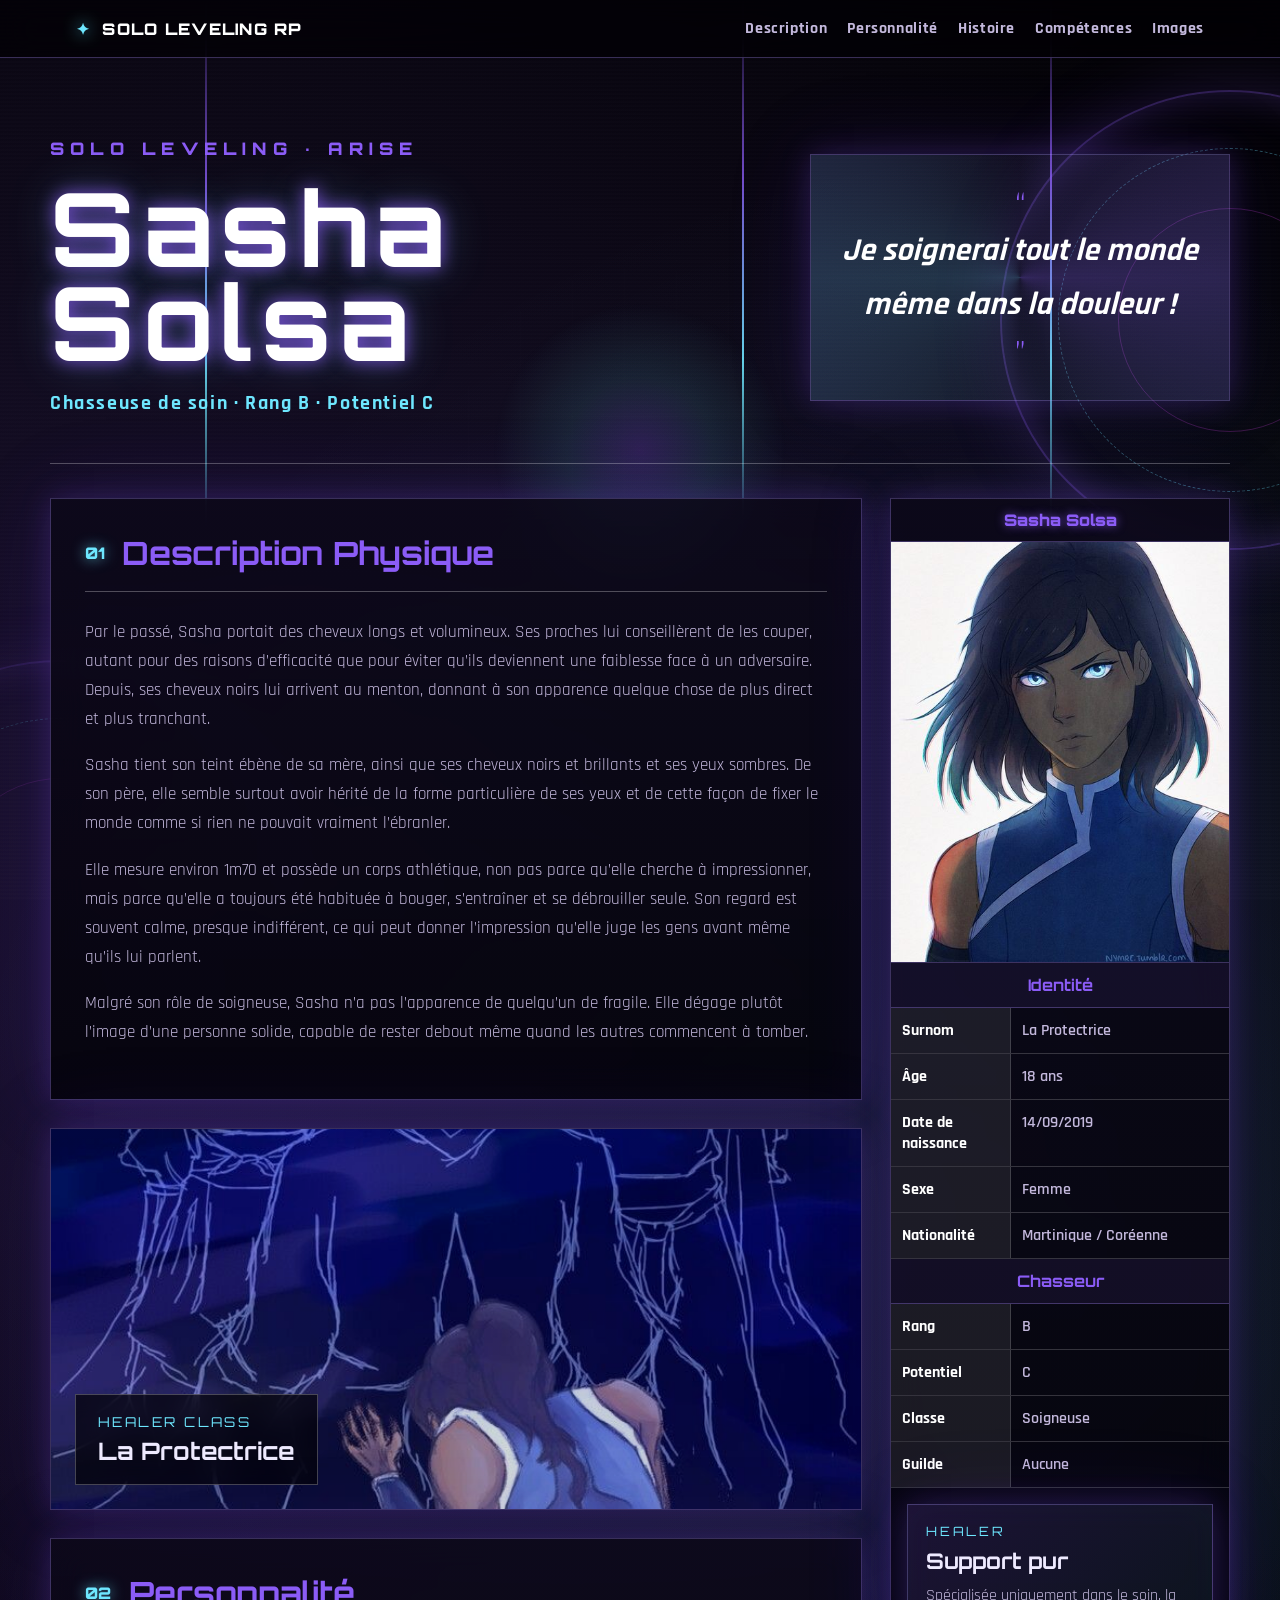
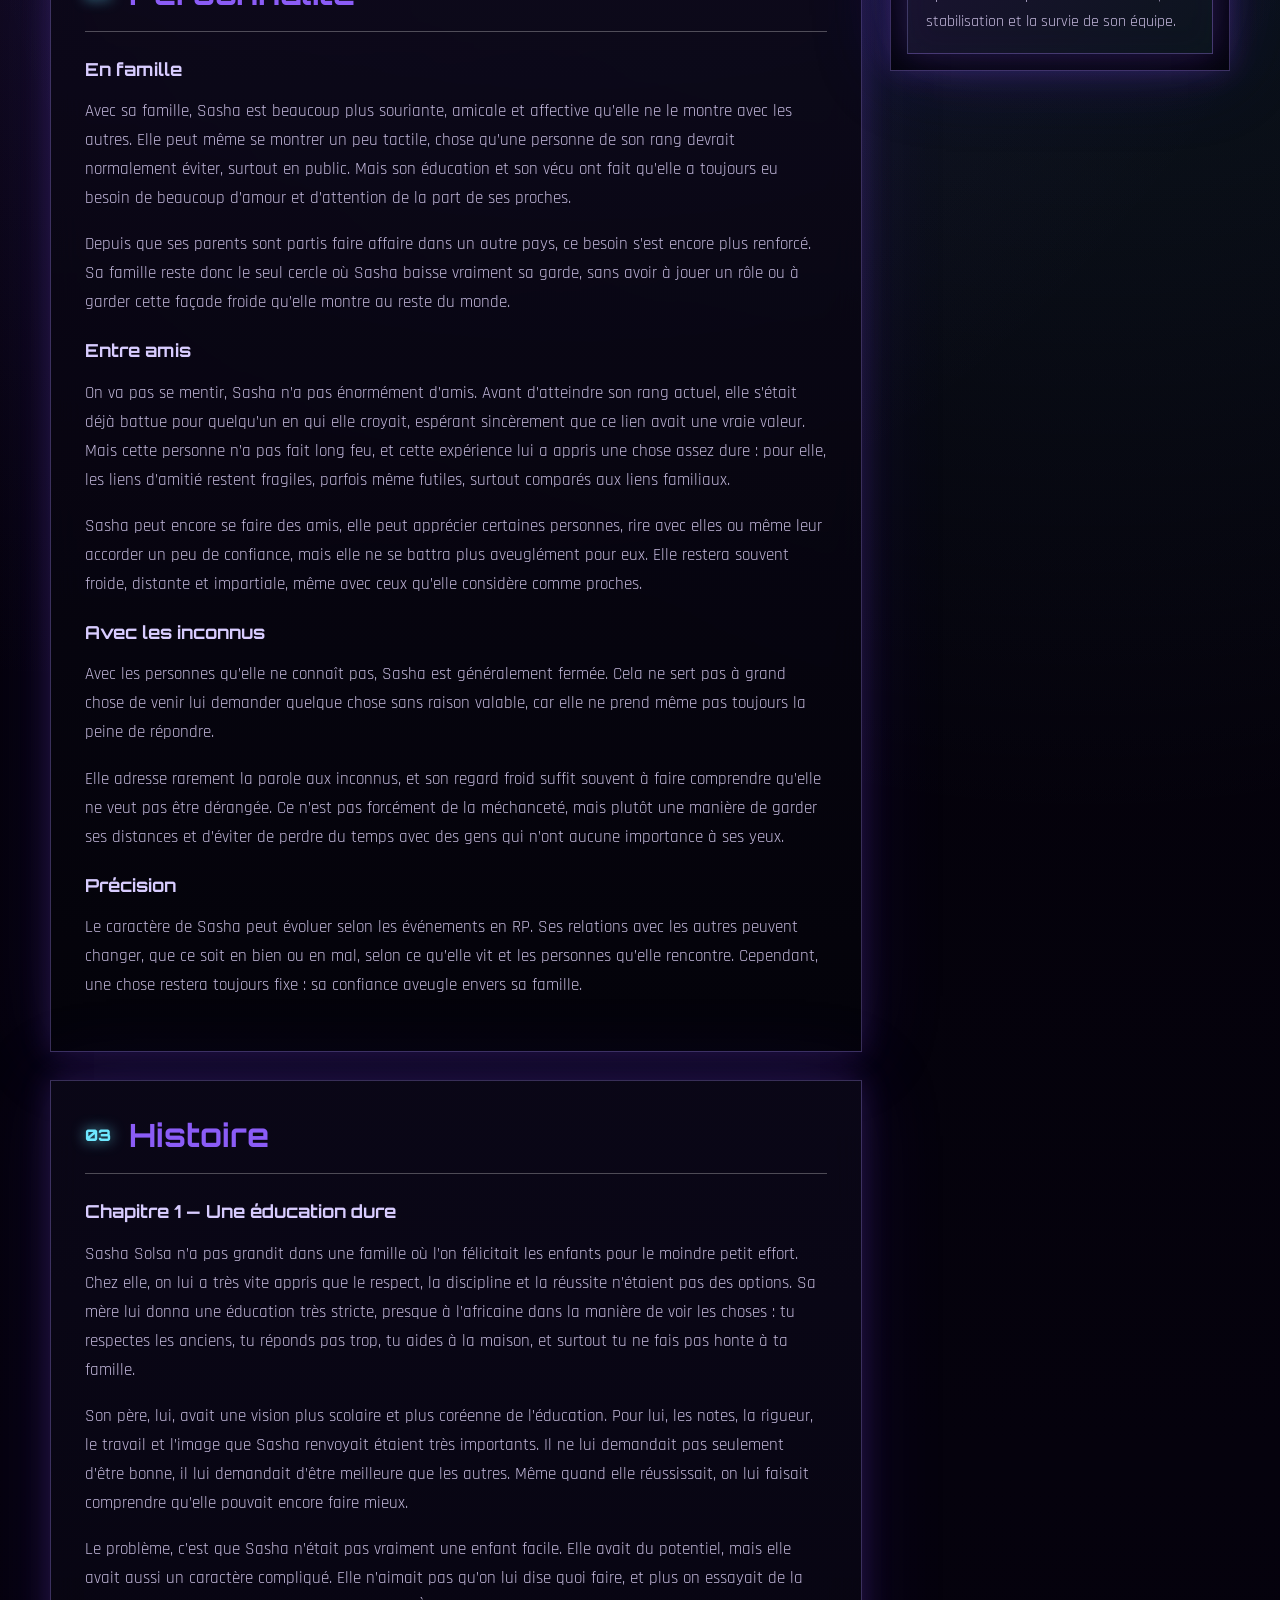
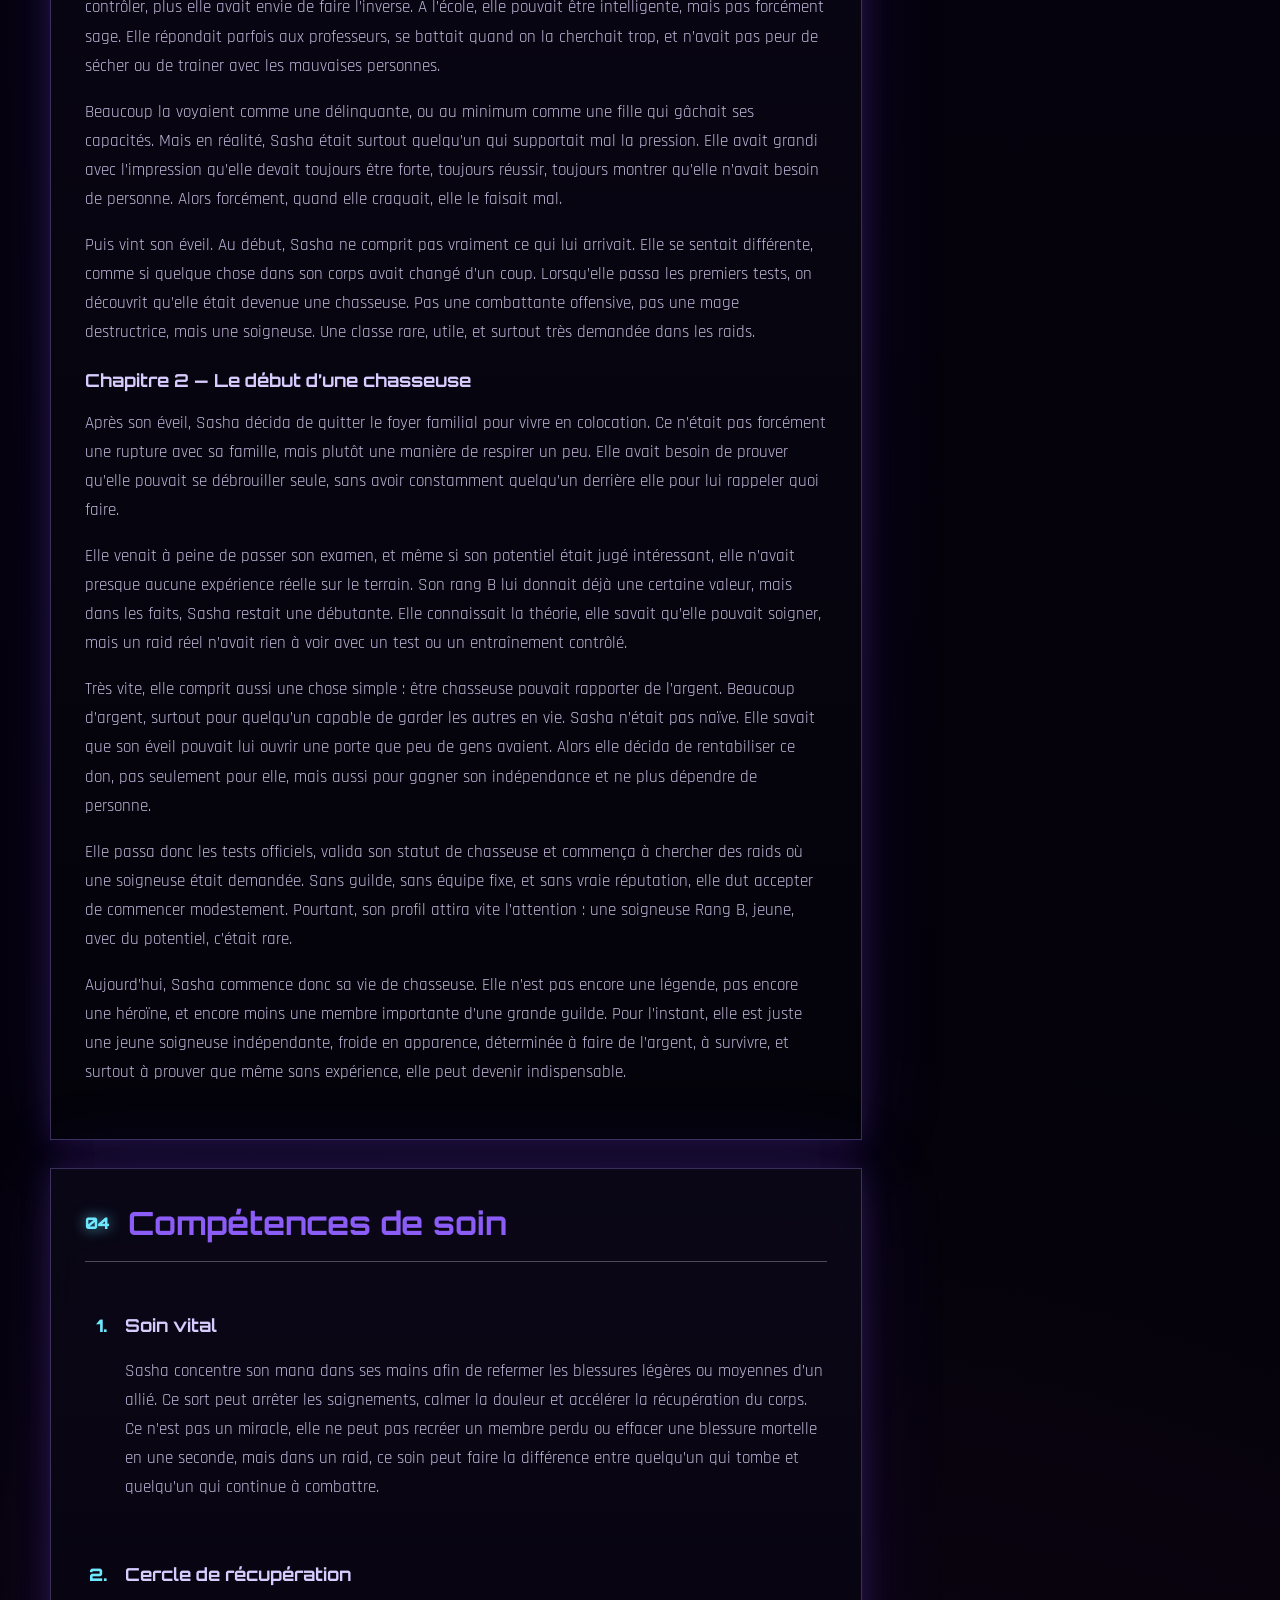
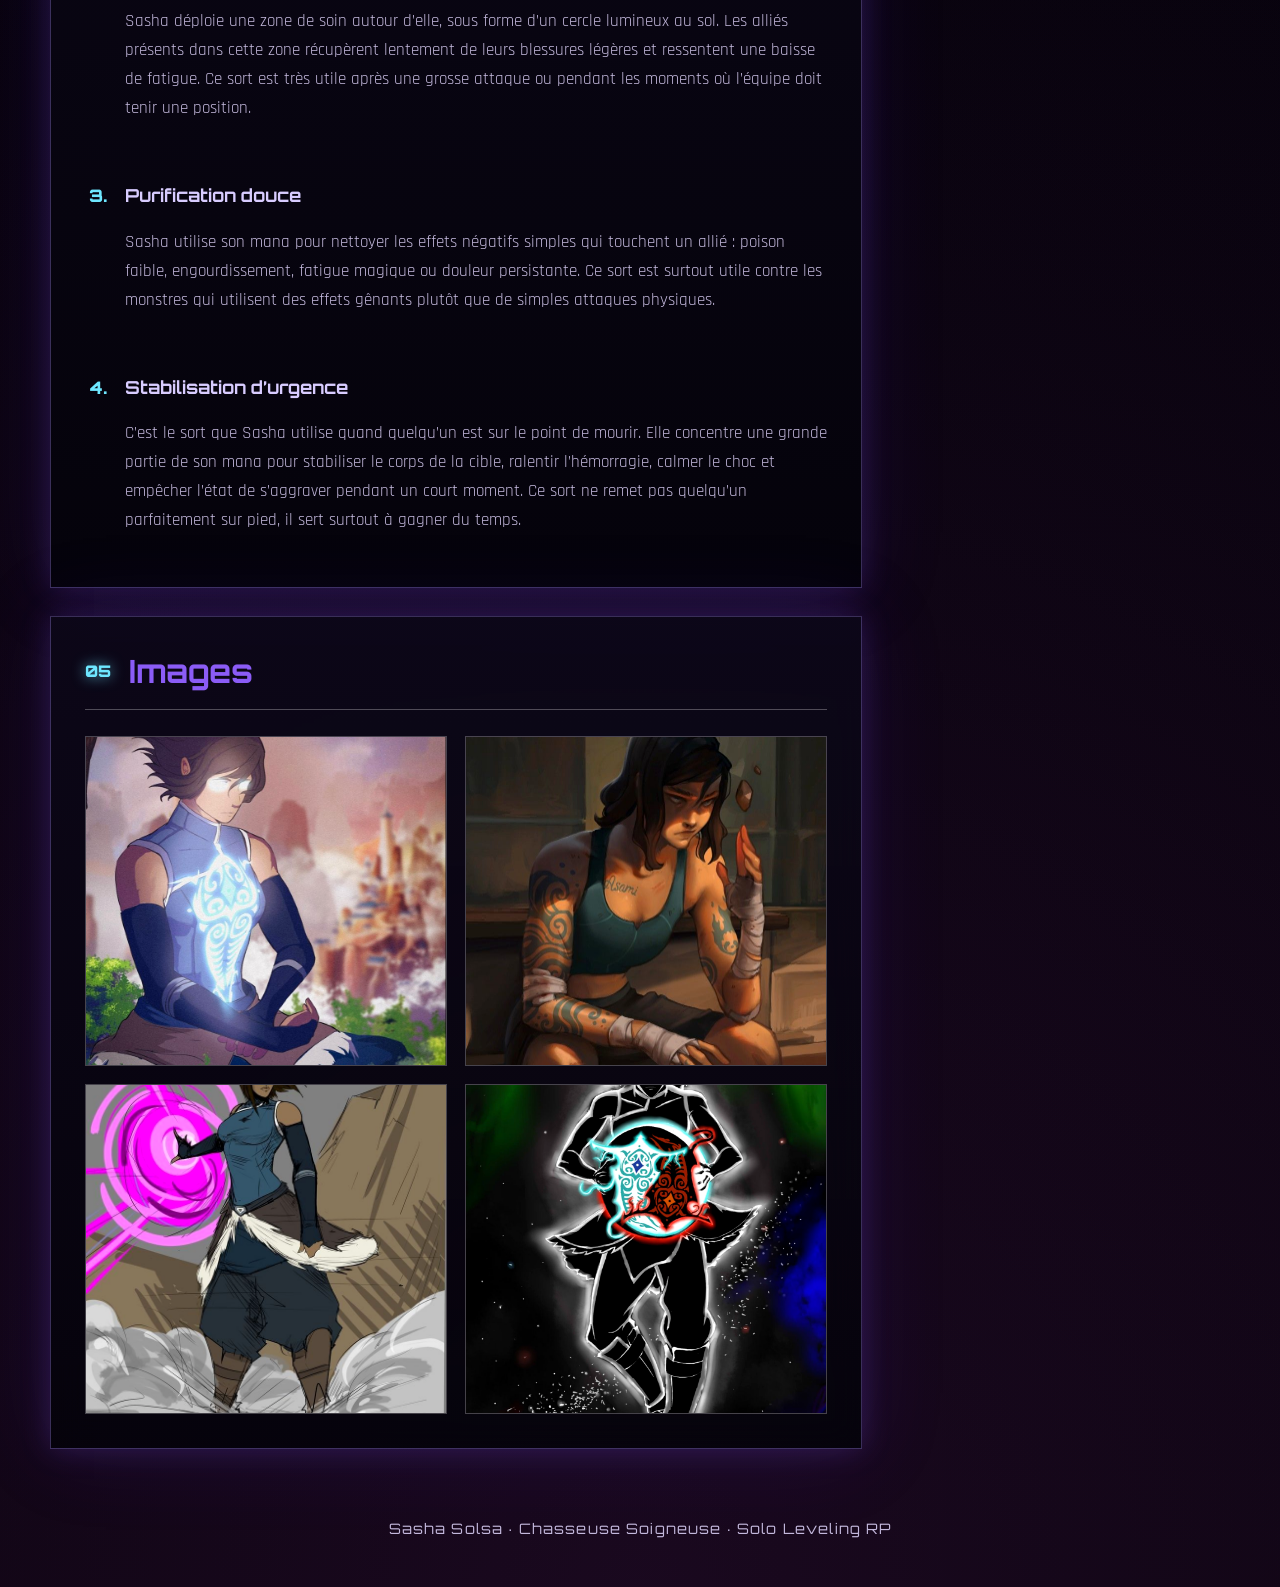
==== commit 3d2c7b49: "Remplacement image portrait Sasha" ====
--- a/index.html
+++ b/index.html
@@ -64,7 +64,7 @@
         <section id="galerie" class="content-block reveal"><div class="section-heading"><span>05</span><h2>Images</h2></div><div class="gallery-grid"><img src="assets/image/sasha-meditation.png" alt="Sasha"><img src="assets/image/sasha-blessee.png" alt="Sasha"><img src="assets/image/sasha-combat-lumiere.png" alt="Sasha"><img src="assets/image/sasha-domaine-1.png" alt="Sasha"></div></section>
       </div>
 
-      <aside class="side-card reveal"><div class="portrait-frame"><div class="nameplate">Sasha Solsa</div><img src="assets/image/sasha-regard.gif" alt="Portrait de Sasha Solsa"></div><div class="info-table"><h2>Identité</h2><div><span>Surnom</span><strong>La Protectrice</strong></div><div><span>Âge</span><strong>18 ans</strong></div><div><span>Date de naissance</span><strong>14/09/2019</strong></div><div><span>Sexe</span><strong>Femme</strong></div><div><span>Nationalité</span><strong>Martinique / Coréenne</strong></div><h2>Chasseur</h2><div><span>Rang</span><strong>B</strong></div><div><span>Potentiel</span><strong>C</strong></div><div><span>Classe</span><strong>Soigneuse</strong></div><div><span>Guilde</span><strong>Aucune</strong></div></div><div class="rank-card"><span>HEALER</span><strong>Support pur</strong><p>Spécialisée uniquement dans le soin, la stabilisation et la survie de son équipe.</p></div></aside>
+      <aside class="side-card reveal"><div class="portrait-frame"><div class="nameplate">Sasha Solsa</div><img src="assets/image/regard.jpg" alt="Portrait de Sasha Solsa"></div><div class="info-table"><h2>Identité</h2><div><span>Surnom</span><strong>La Protectrice</strong></div><div><span>Âge</span><strong>18 ans</strong></div><div><span>Date de naissance</span><strong>14/09/2019</strong></div><div><span>Sexe</span><strong>Femme</strong></div><div><span>Nationalité</span><strong>Martinique / Coréenne</strong></div><h2>Chasseur</h2><div><span>Rang</span><strong>B</strong></div><div><span>Potentiel</span><strong>C</strong></div><div><span>Classe</span><strong>Soigneuse</strong></div><div><span>Guilde</span><strong>Aucune</strong></div></div><div class="rank-card"><span>HEALER</span><strong>Support pur</strong><p>Spécialisée uniquement dans le soin, la stabilisation et la survie de son équipe.</p></div></aside>
     </section>
   </main>
   <footer class="footer"><span>Sasha Solsa · Chasseuse Soigneuse · Solo Leveling RP</span></footer>
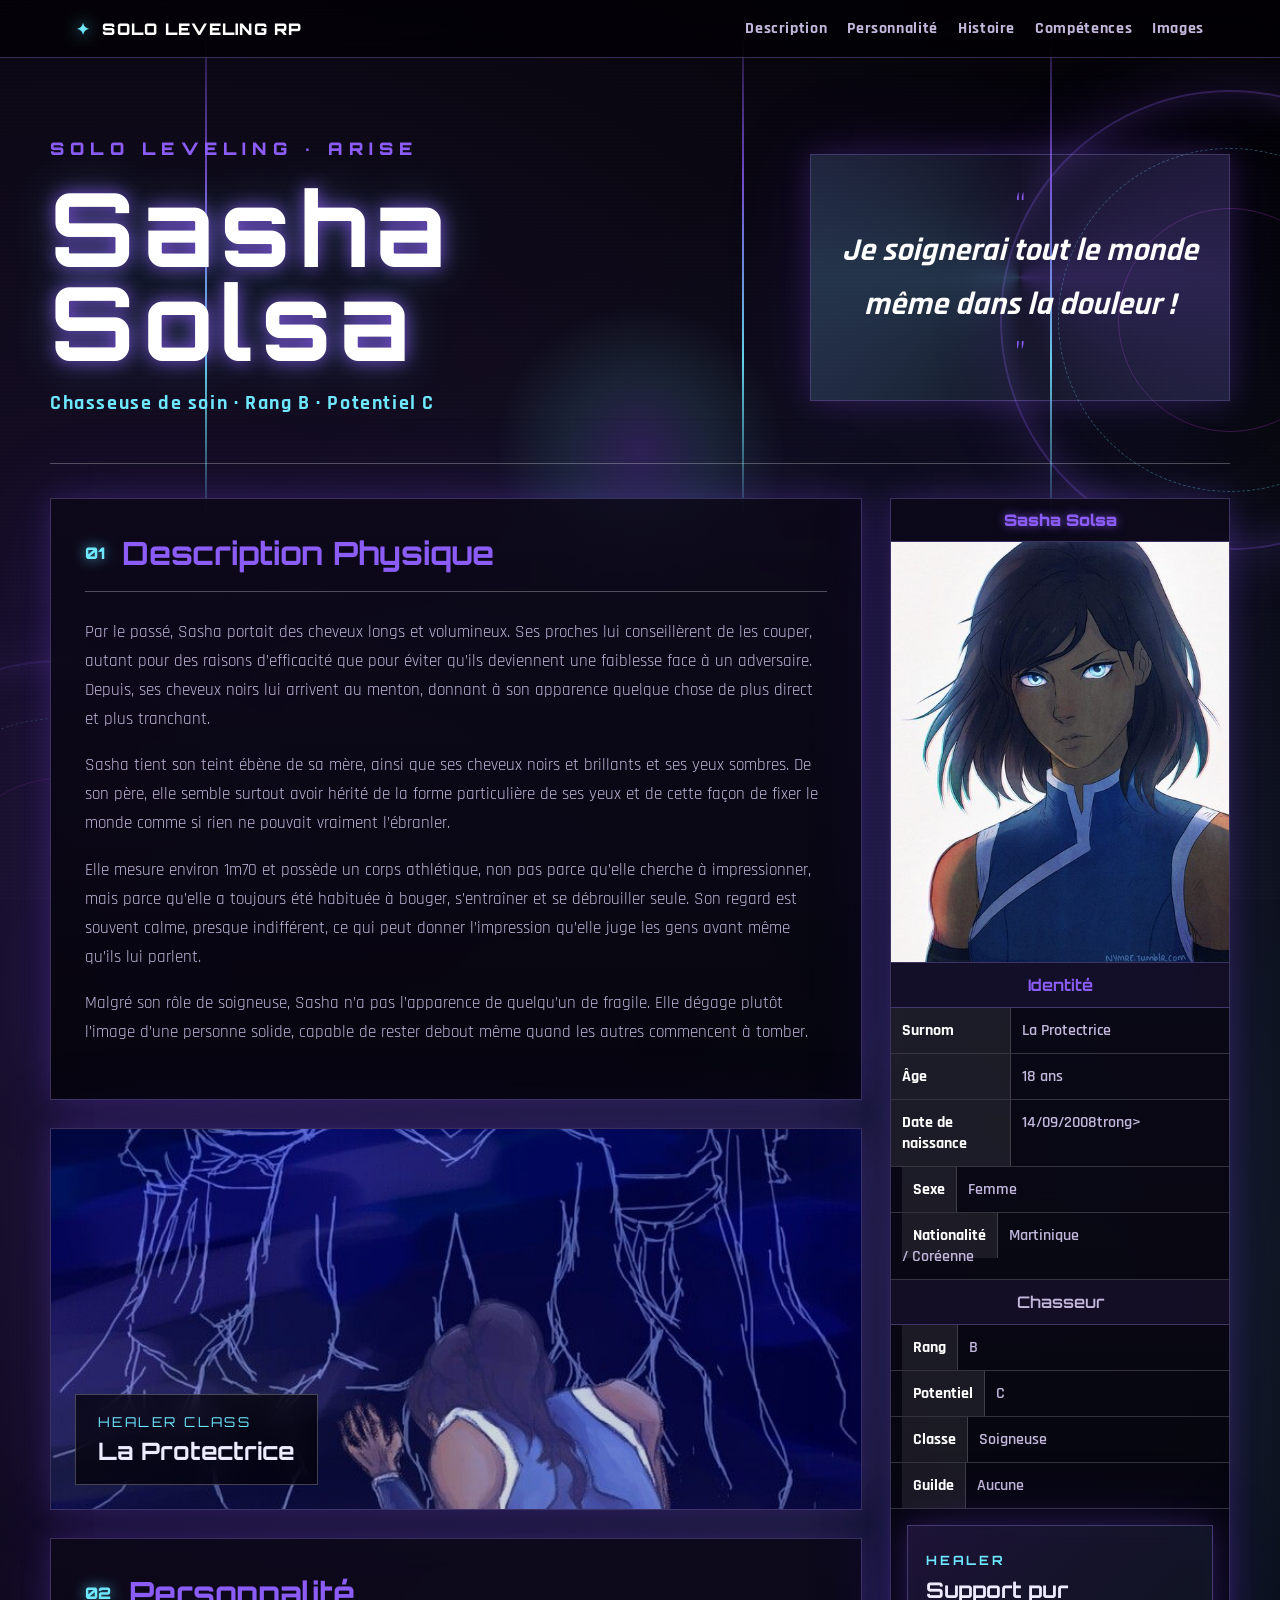
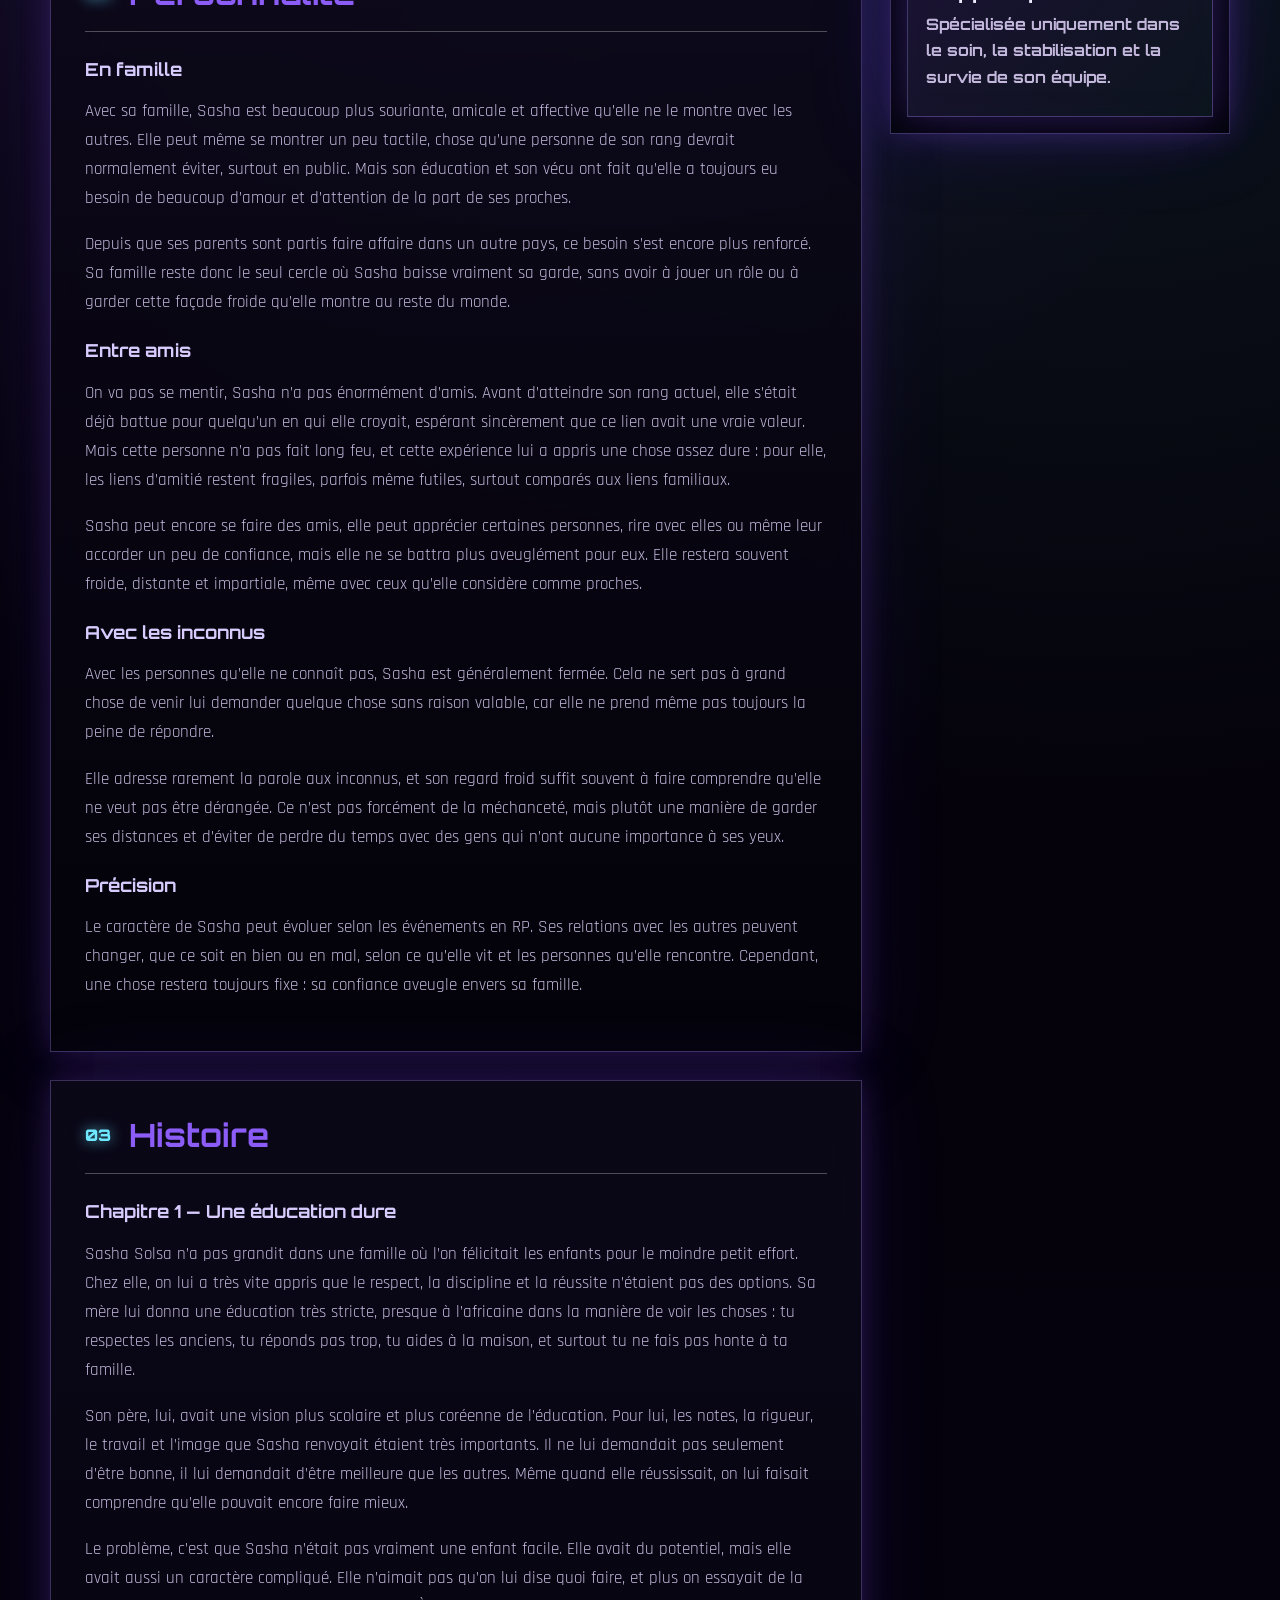
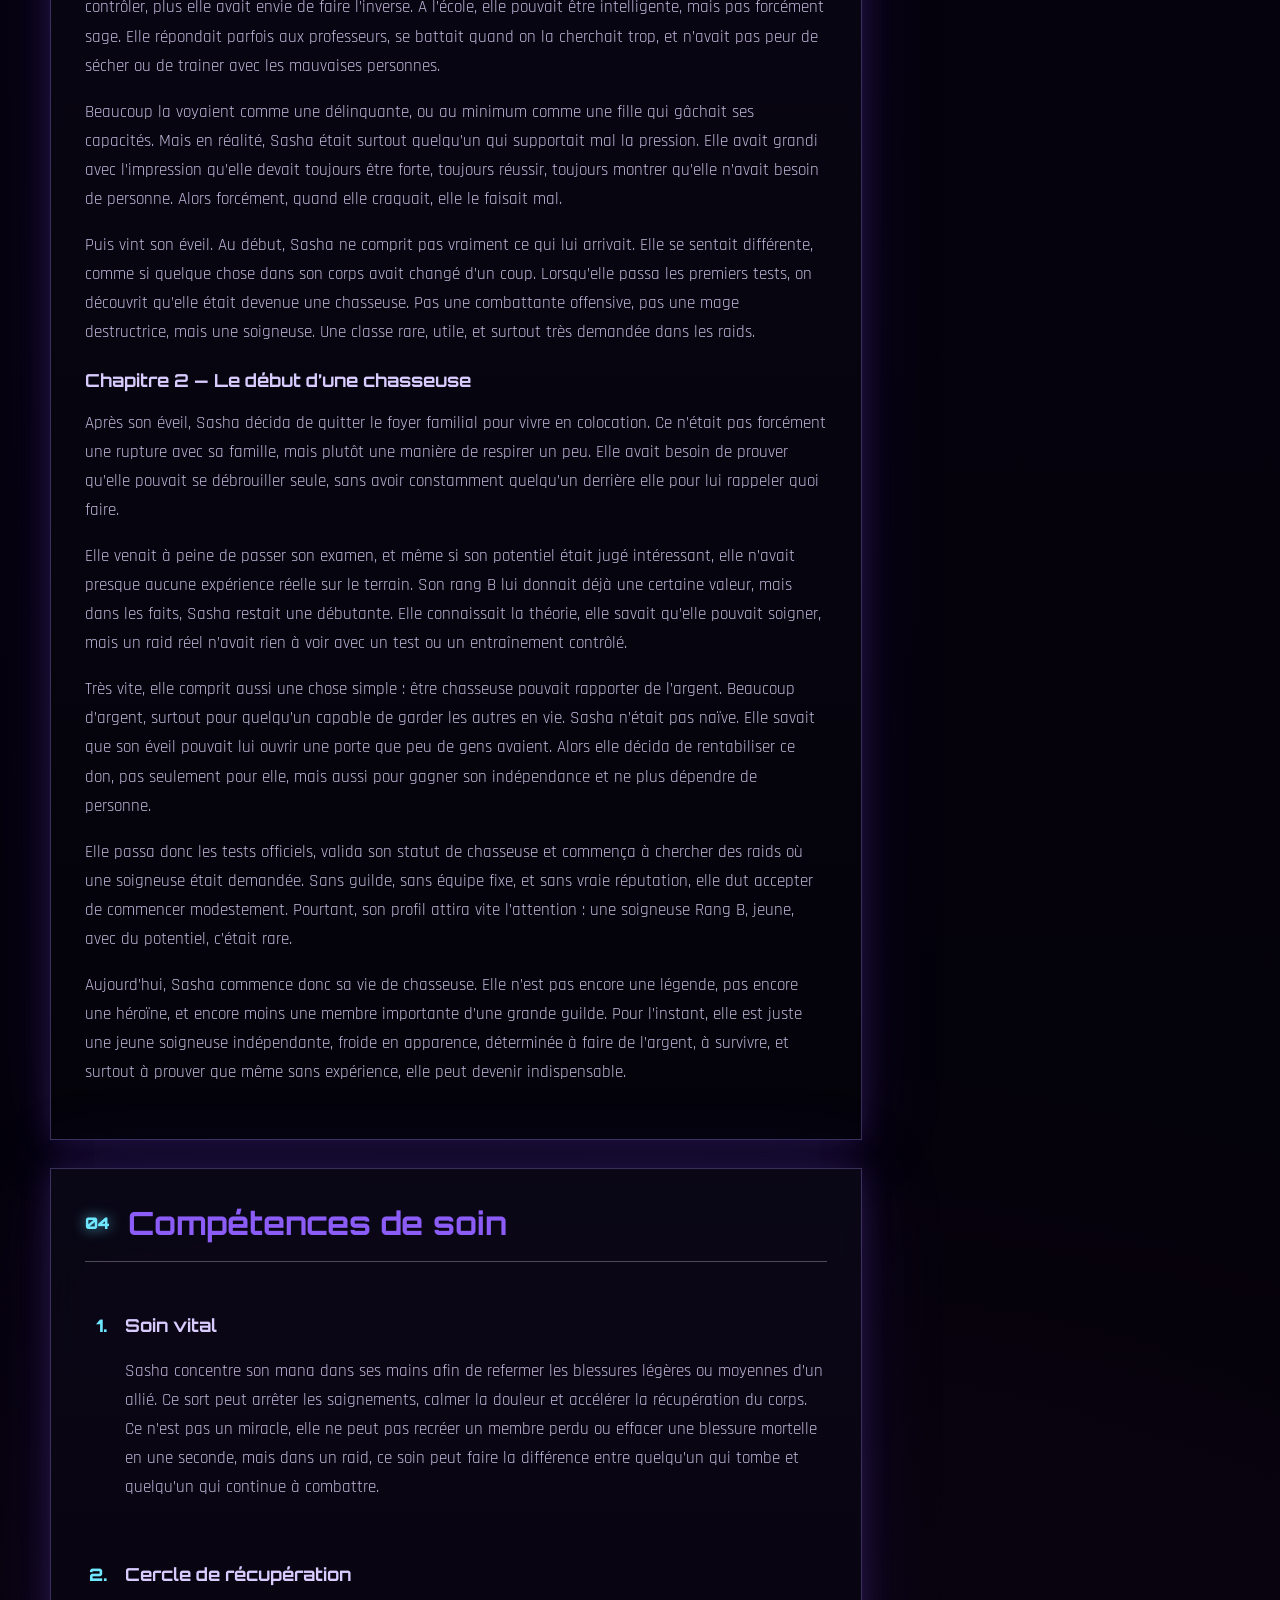
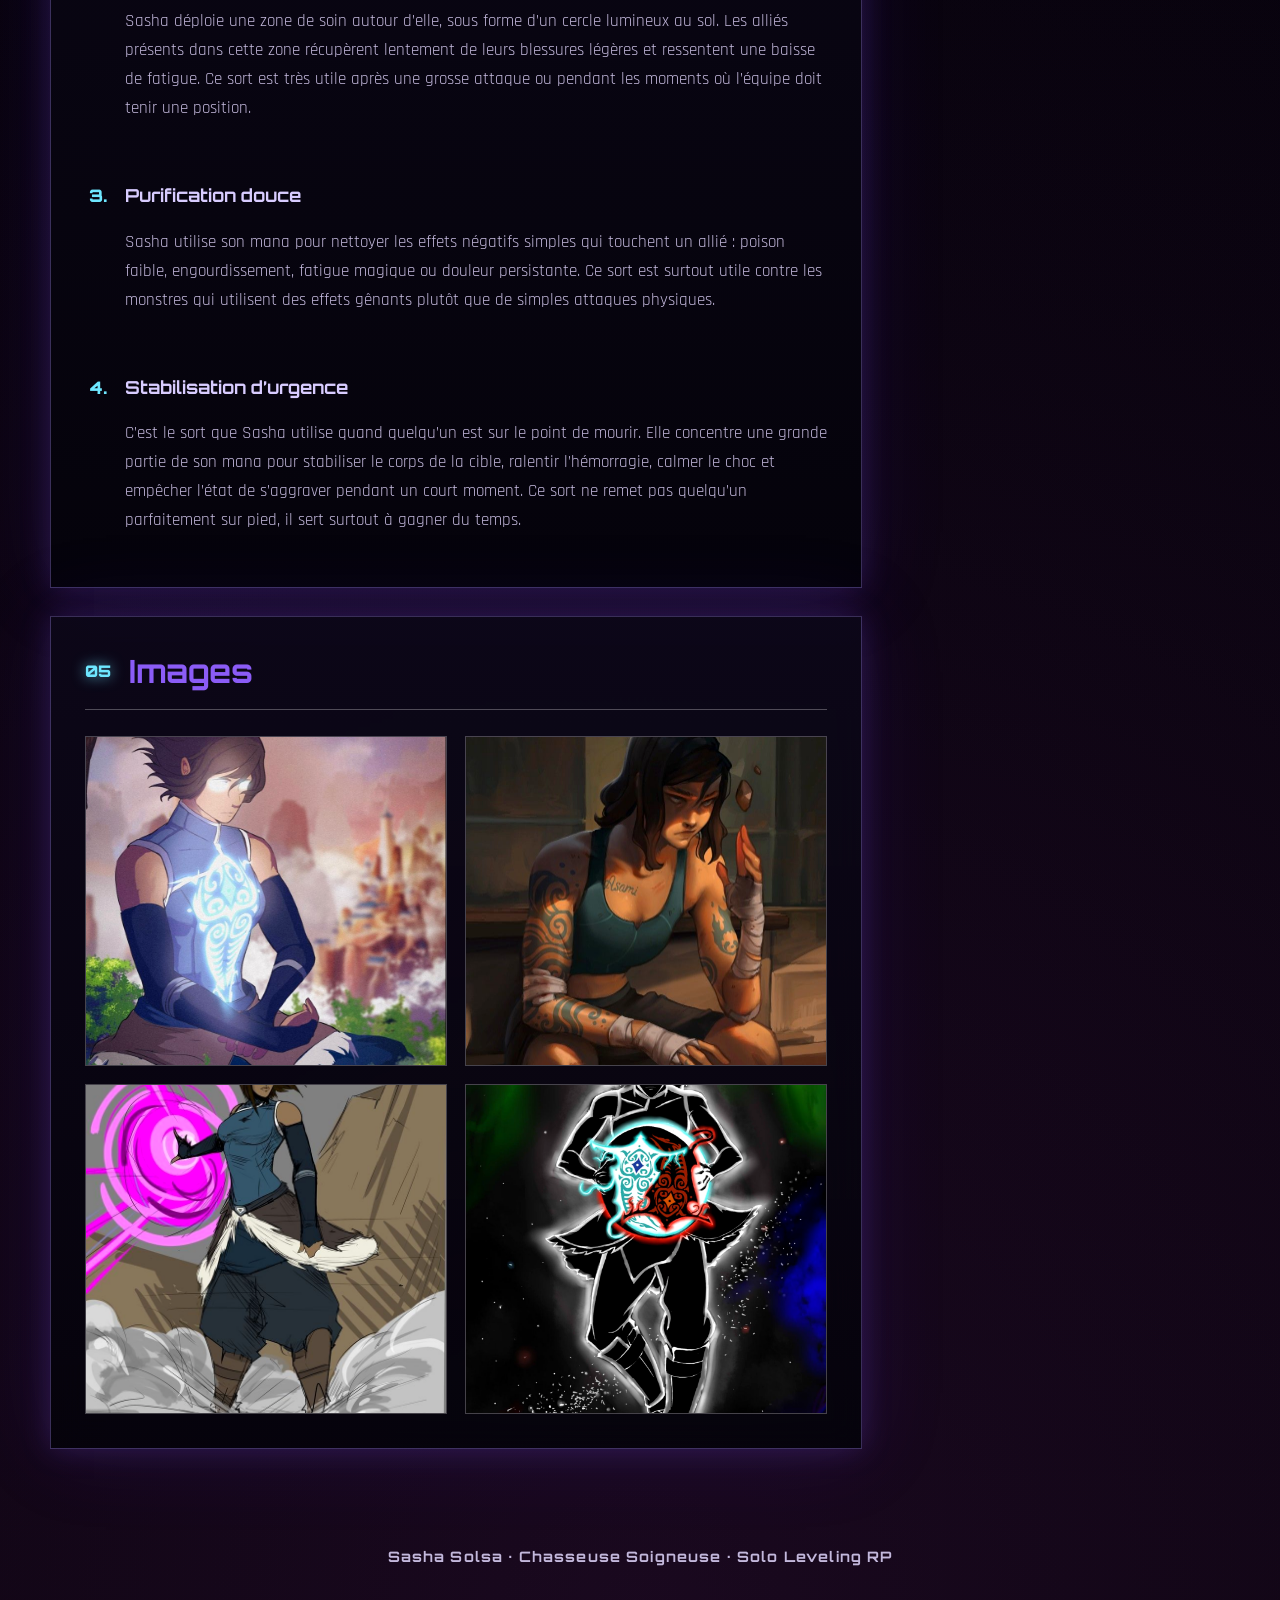
==== commit 3f09c35f: "Remplacement image portrait Sasha" ====
--- a/index.html
+++ b/index.html
@@ -64,7 +64,7 @@
         <section id="galerie" class="content-block reveal"><div class="section-heading"><span>05</span><h2>Images</h2></div><div class="gallery-grid"><img src="assets/image/sasha-meditation.png" alt="Sasha"><img src="assets/image/sasha-blessee.png" alt="Sasha"><img src="assets/image/sasha-combat-lumiere.png" alt="Sasha"><img src="assets/image/sasha-domaine-1.png" alt="Sasha"></div></section>
       </div>
 
-      <aside class="side-card reveal"><div class="portrait-frame"><div class="nameplate">Sasha Solsa</div><img src="assets/image/regard.jpg" alt="Portrait de Sasha Solsa"></div><div class="info-table"><h2>Identité</h2><div><span>Surnom</span><strong>La Protectrice</strong></div><div><span>Âge</span><strong>18 ans</strong></div><div><span>Date de naissance</span><strong>14/09/2019</strong></div><div><span>Sexe</span><strong>Femme</strong></div><div><span>Nationalité</span><strong>Martinique / Coréenne</strong></div><h2>Chasseur</h2><div><span>Rang</span><strong>B</strong></div><div><span>Potentiel</span><strong>C</strong></div><div><span>Classe</span><strong>Soigneuse</strong></div><div><span>Guilde</span><strong>Aucune</strong></div></div><div class="rank-card"><span>HEALER</span><strong>Support pur</strong><p>Spécialisée uniquement dans le soin, la stabilisation et la survie de son équipe.</p></div></aside>
+      <aside class="side-card reveal"><div class="portrait-frame"><div class="nameplate">Sasha Solsa</div><img src="assets/image/regard.jpg" alt="Portrait de Sasha Solsa"></div><div class="info-table"><h2>Identité</h2><div><span>Surnom</span><strong>La Protectrice</strong></div><div><span>Âge</span><strong>18 ans</strong></div><div><span>Date de naissance</span><strong>14/09/2008trong></div><div><span>Sexe</span><strong>Femme</strong></div><div><span>Nationalité</span><strong>Martinique / Coréenne</strong></div><h2>Chasseur</h2><div><span>Rang</span><strong>B</strong></div><div><span>Potentiel</span><strong>C</strong></div><div><span>Classe</span><strong>Soigneuse</strong></div><div><span>Guilde</span><strong>Aucune</strong></div></div><div class="rank-card"><span>HEALER</span><strong>Support pur</strong><p>Spécialisée uniquement dans le soin, la stabilisation et la survie de son équipe.</p></div></aside>
     </section>
   </main>
   <footer class="footer"><span>Sasha Solsa · Chasseuse Soigneuse · Solo Leveling RP</span></footer>
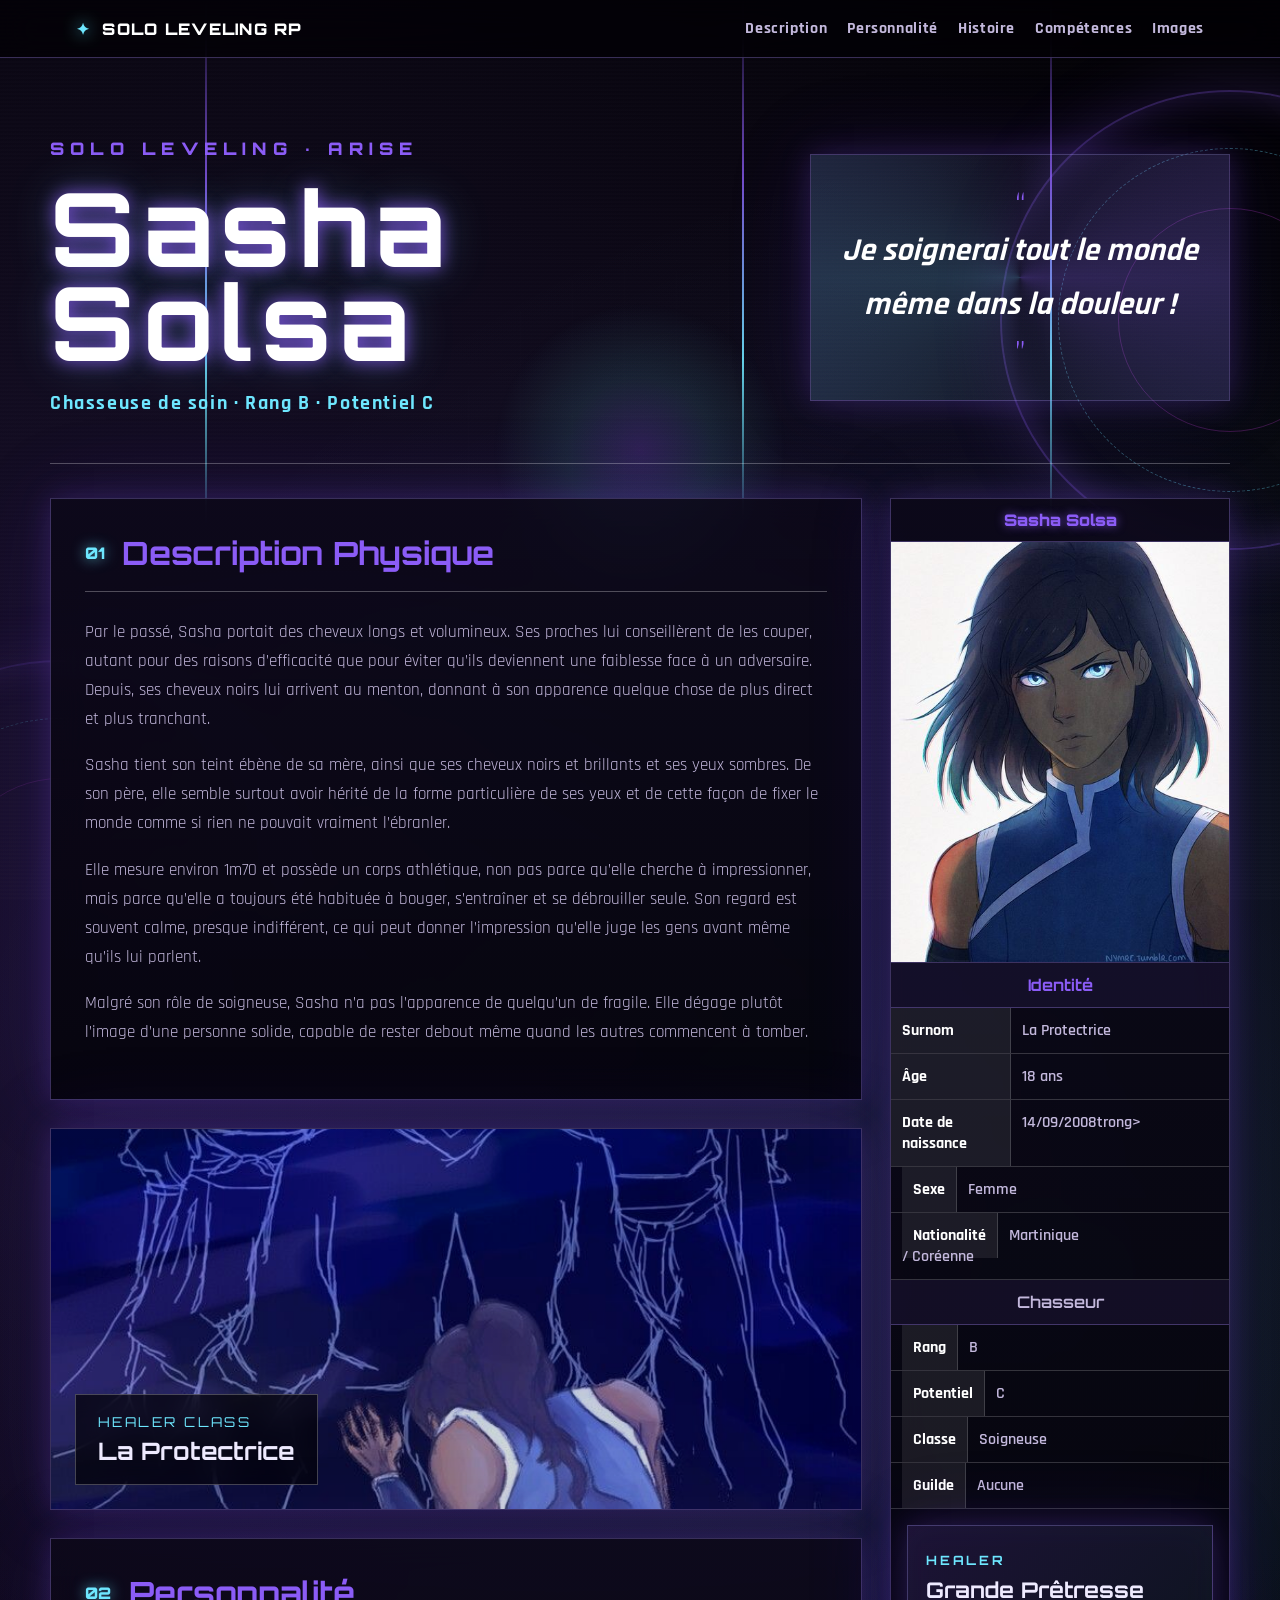
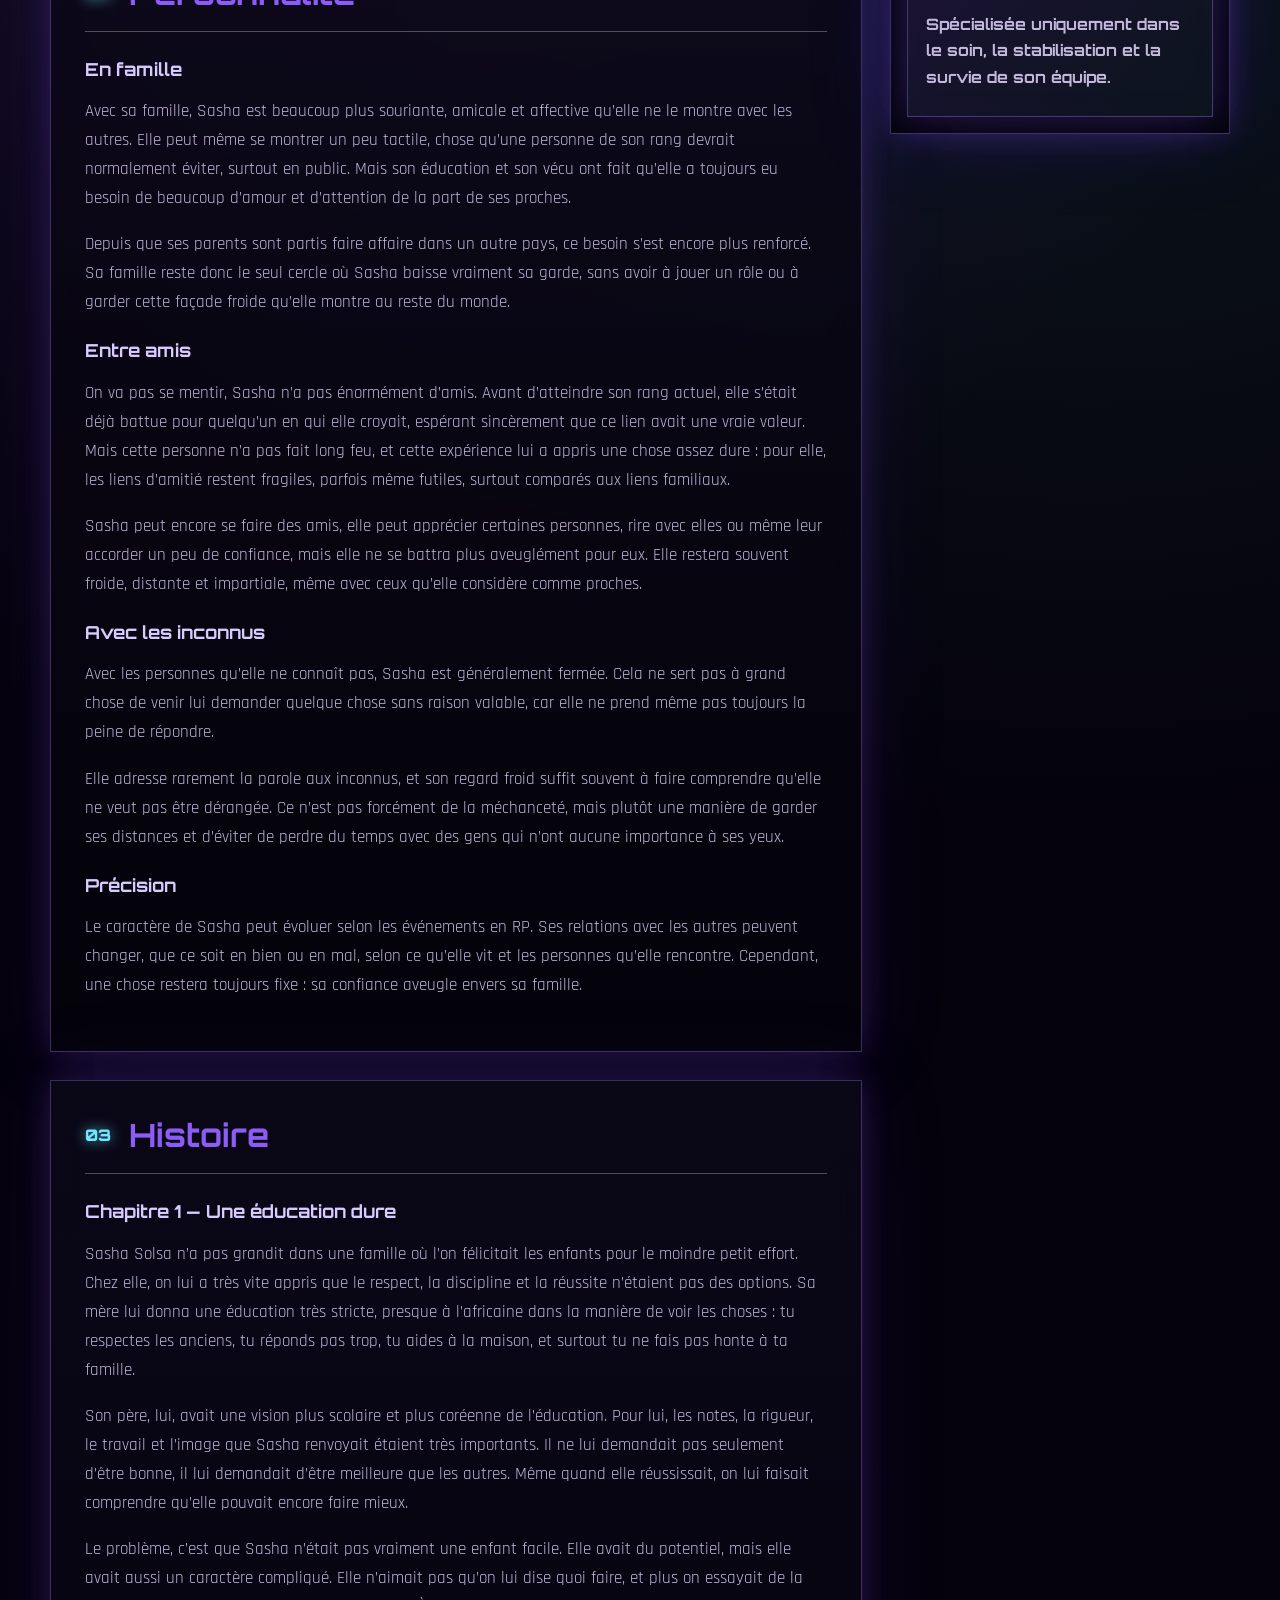
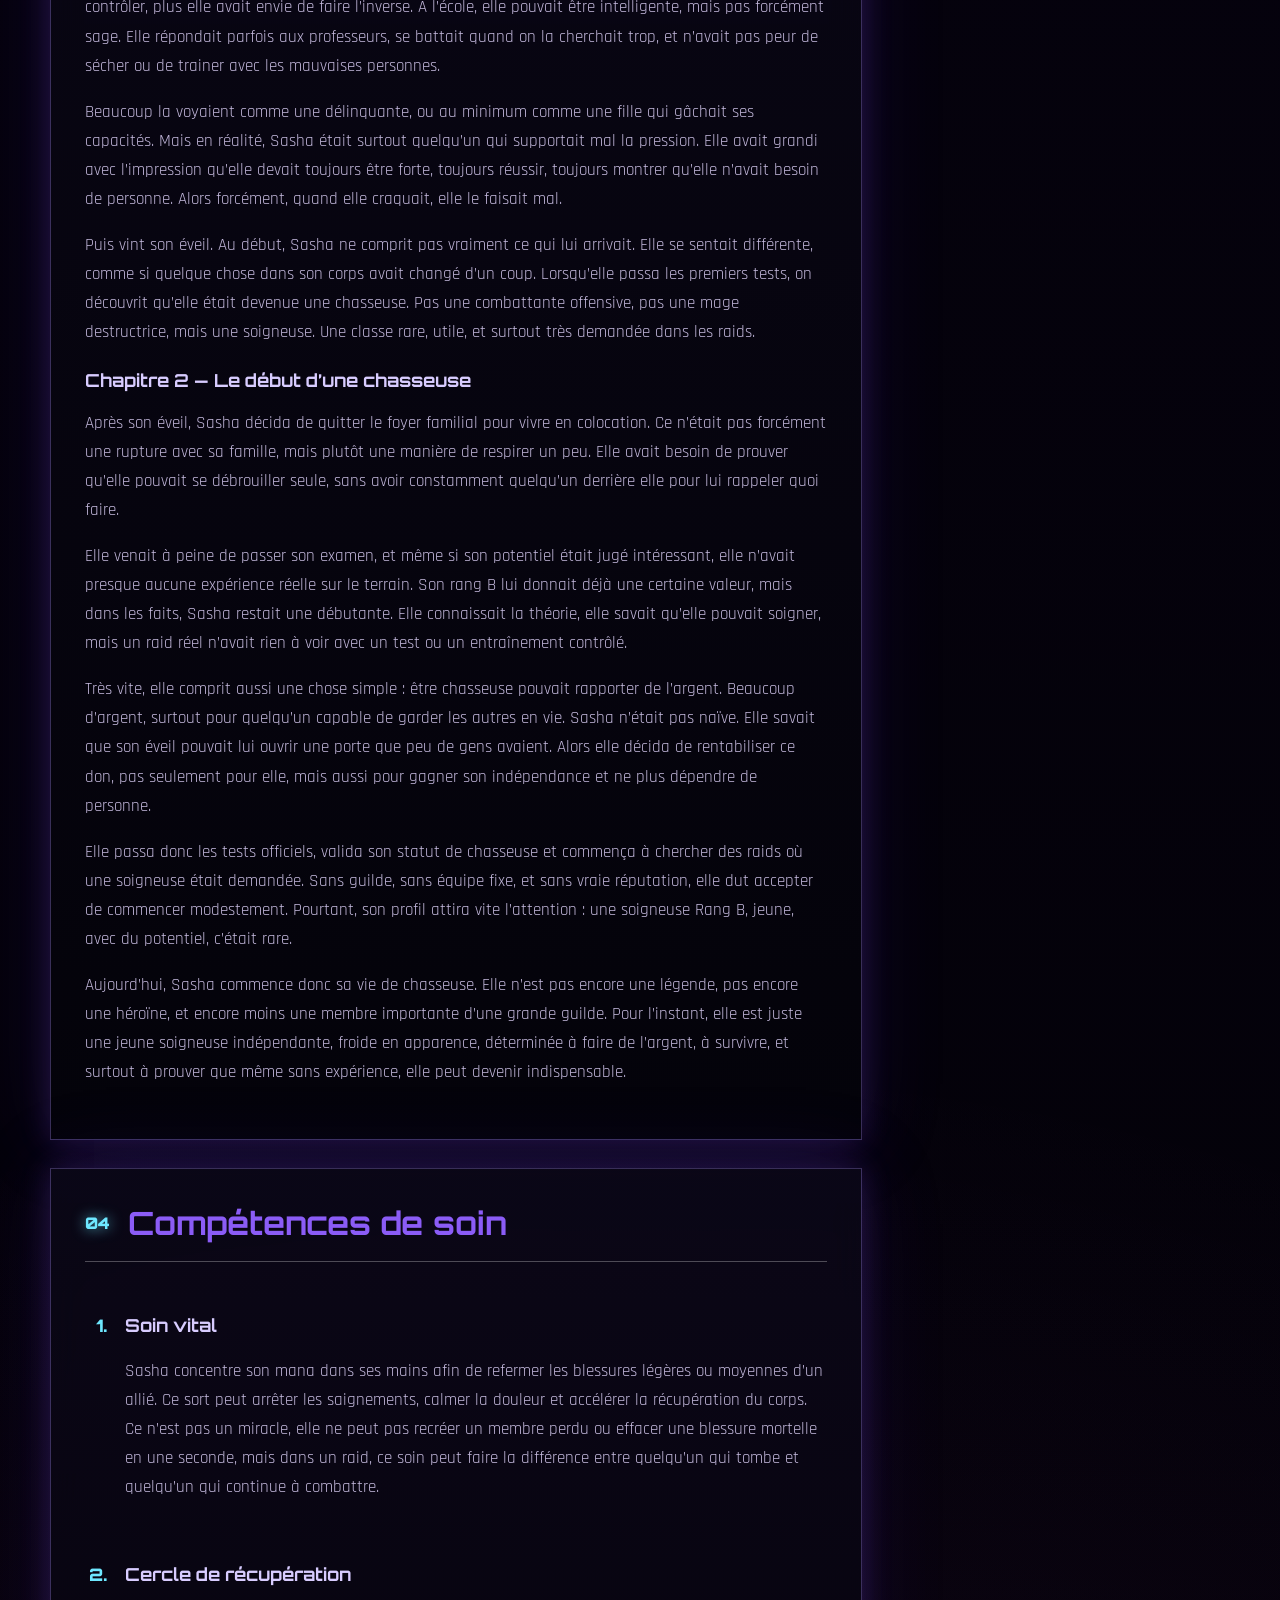
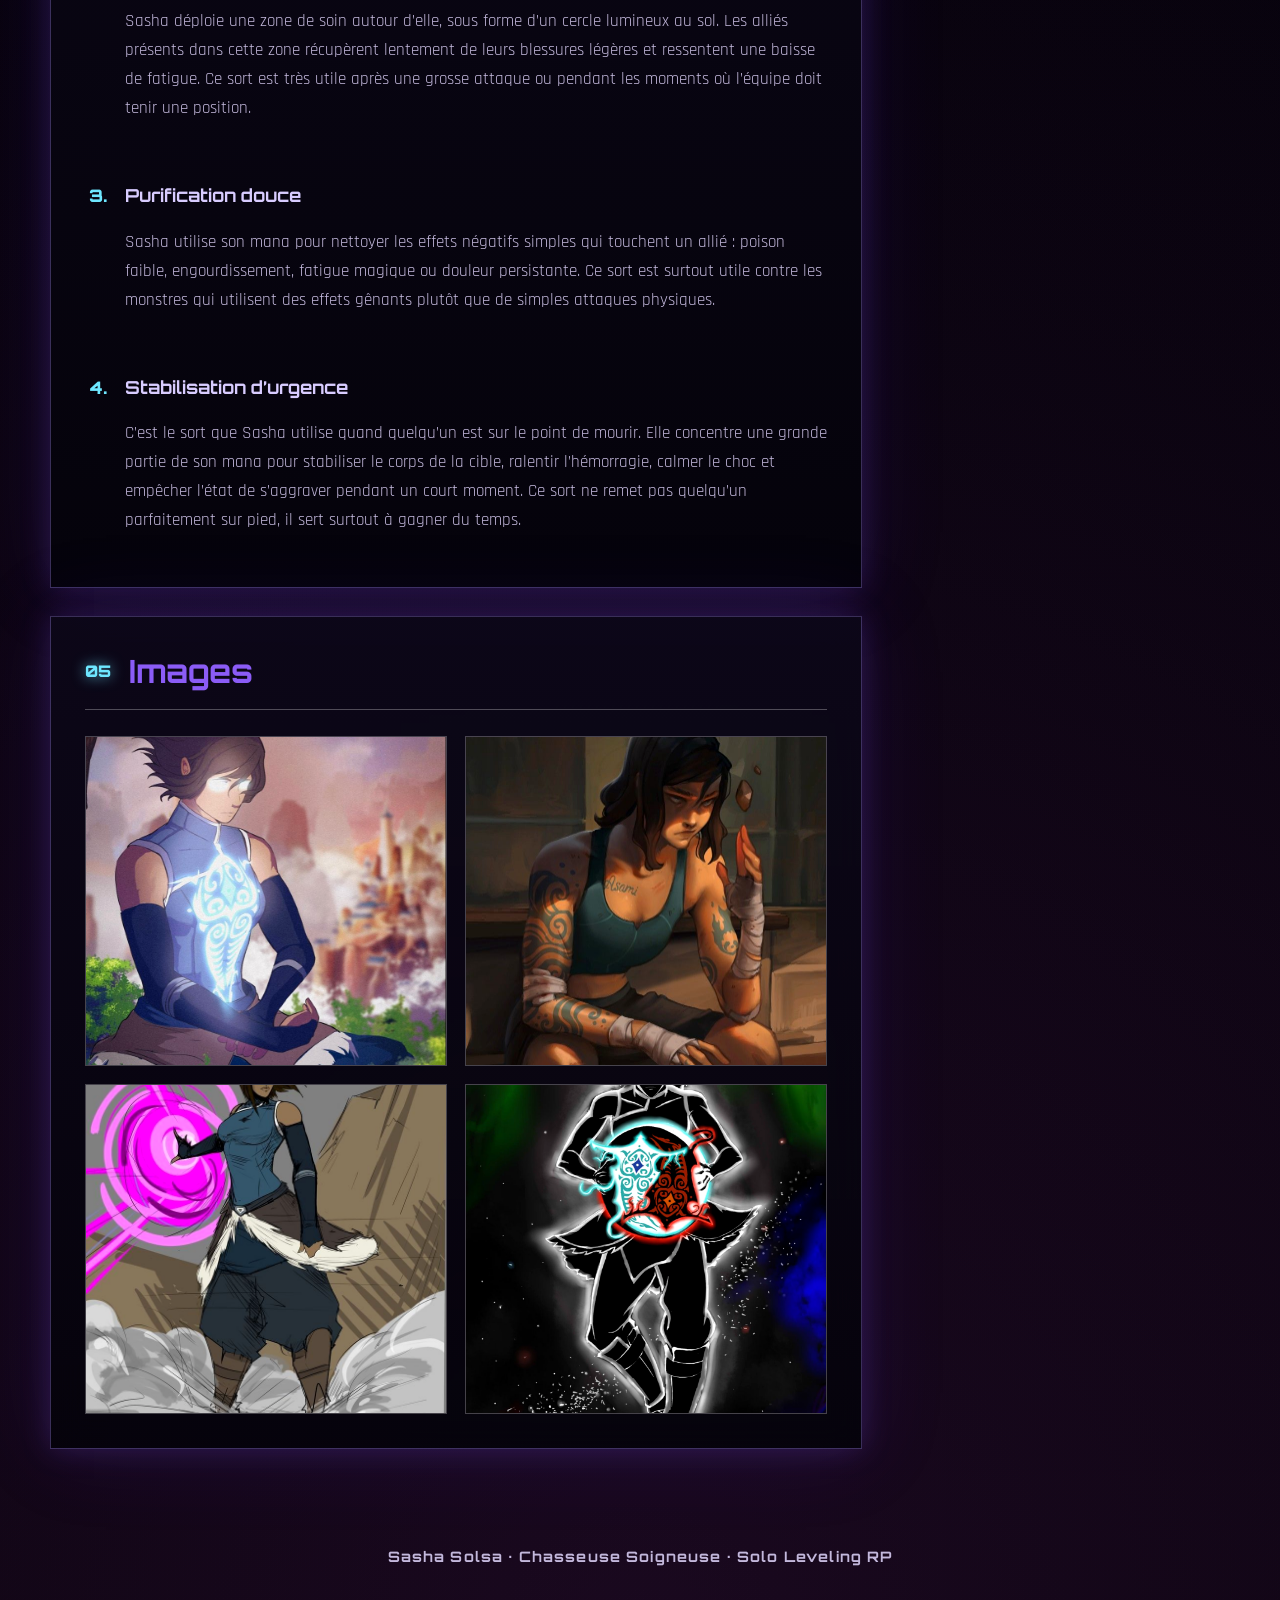
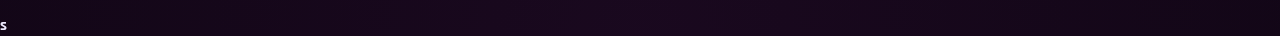
==== commit da5100ee: "Remplacement image portrait Sasha" ====
--- a/index.html
+++ b/index.html
@@ -64,9 +64,10 @@
         <section id="galerie" class="content-block reveal"><div class="section-heading"><span>05</span><h2>Images</h2></div><div class="gallery-grid"><img src="assets/image/sasha-meditation.png" alt="Sasha"><img src="assets/image/sasha-blessee.png" alt="Sasha"><img src="assets/image/sasha-combat-lumiere.png" alt="Sasha"><img src="assets/image/sasha-domaine-1.png" alt="Sasha"></div></section>
       </div>
 
-      <aside class="side-card reveal"><div class="portrait-frame"><div class="nameplate">Sasha Solsa</div><img src="assets/image/regard.jpg" alt="Portrait de Sasha Solsa"></div><div class="info-table"><h2>Identité</h2><div><span>Surnom</span><strong>La Protectrice</strong></div><div><span>Âge</span><strong>18 ans</strong></div><div><span>Date de naissance</span><strong>14/09/2008trong></div><div><span>Sexe</span><strong>Femme</strong></div><div><span>Nationalité</span><strong>Martinique / Coréenne</strong></div><h2>Chasseur</h2><div><span>Rang</span><strong>B</strong></div><div><span>Potentiel</span><strong>C</strong></div><div><span>Classe</span><strong>Soigneuse</strong></div><div><span>Guilde</span><strong>Aucune</strong></div></div><div class="rank-card"><span>HEALER</span><strong>Support pur</strong><p>Spécialisée uniquement dans le soin, la stabilisation et la survie de son équipe.</p></div></aside>
+      <aside class="side-card reveal"><div class="portrait-frame"><div class="nameplate">Sasha Solsa</div><img src="assets/image/regard.jpg" alt="Portrait de Sasha Solsa"></div><div class="info-table"><h2>Identité</h2><div><span>Surnom</span><strong>La Protectrice</strong></div><div><span>Âge</span><strong>18 ans</strong></div><div><span>Date de naissance</span><strong>14/09/2008trong></div><div><span>Sexe</span><strong>Femme</strong></div><div><span>Nationalité</span><strong>Martinique / Coréenne</strong></div><h2>Chasseur</h2><div><span>Rang</span><strong>B</strong></div><div><span>Potentiel</span><strong>C</strong></div><div><span>Classe</span><strong>Soigneuse</strong></div><div><span>Guilde</span><strong>Aucune</strong></div></div><div class="rank-card"><span>HEALER</span><strong>Grande Prêtresse</strong><p>Spécialisée uniquement dans le soin, la stabilisation et la survie de son équipe.</p></div></aside>
     </section>
   </main>
   <footer class="footer"><span>Sasha Solsa · Chasseuse Soigneuse · Solo Leveling RP</span></footer>
 </body>
 </html>
+s
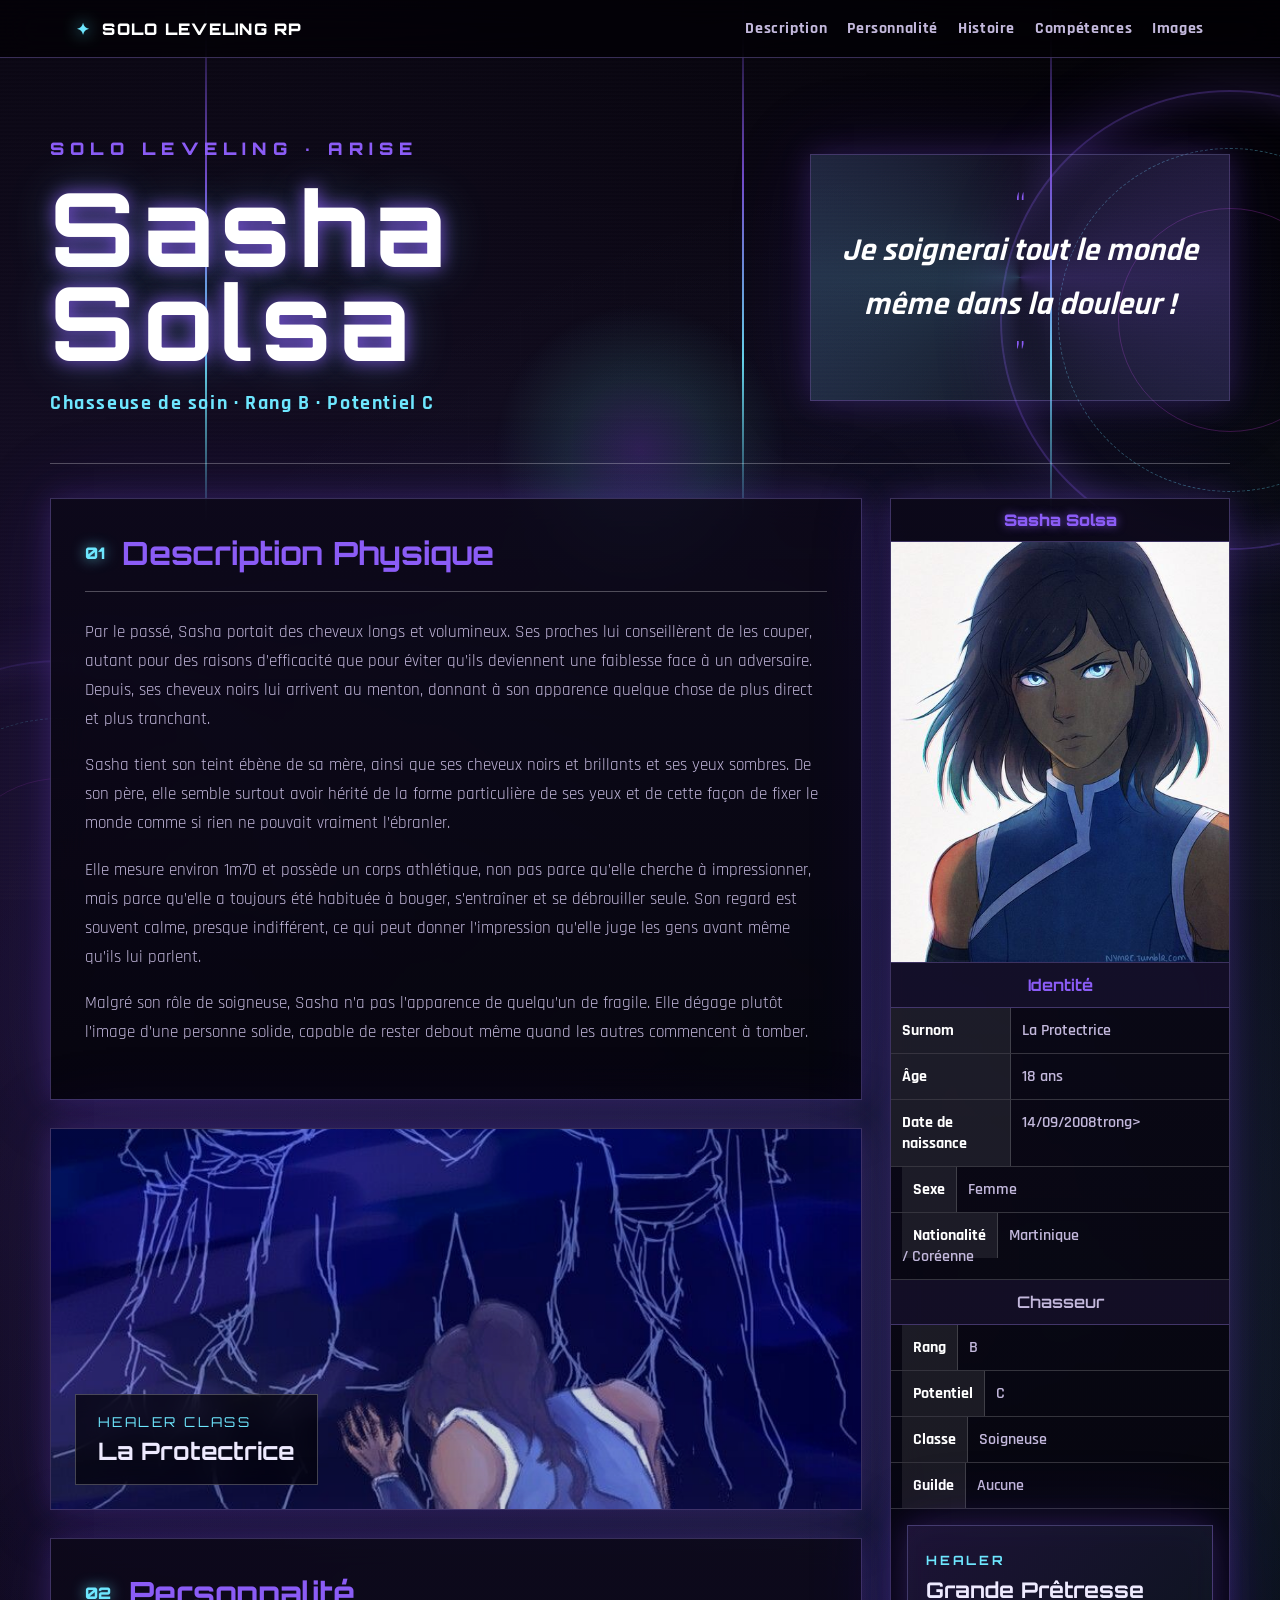
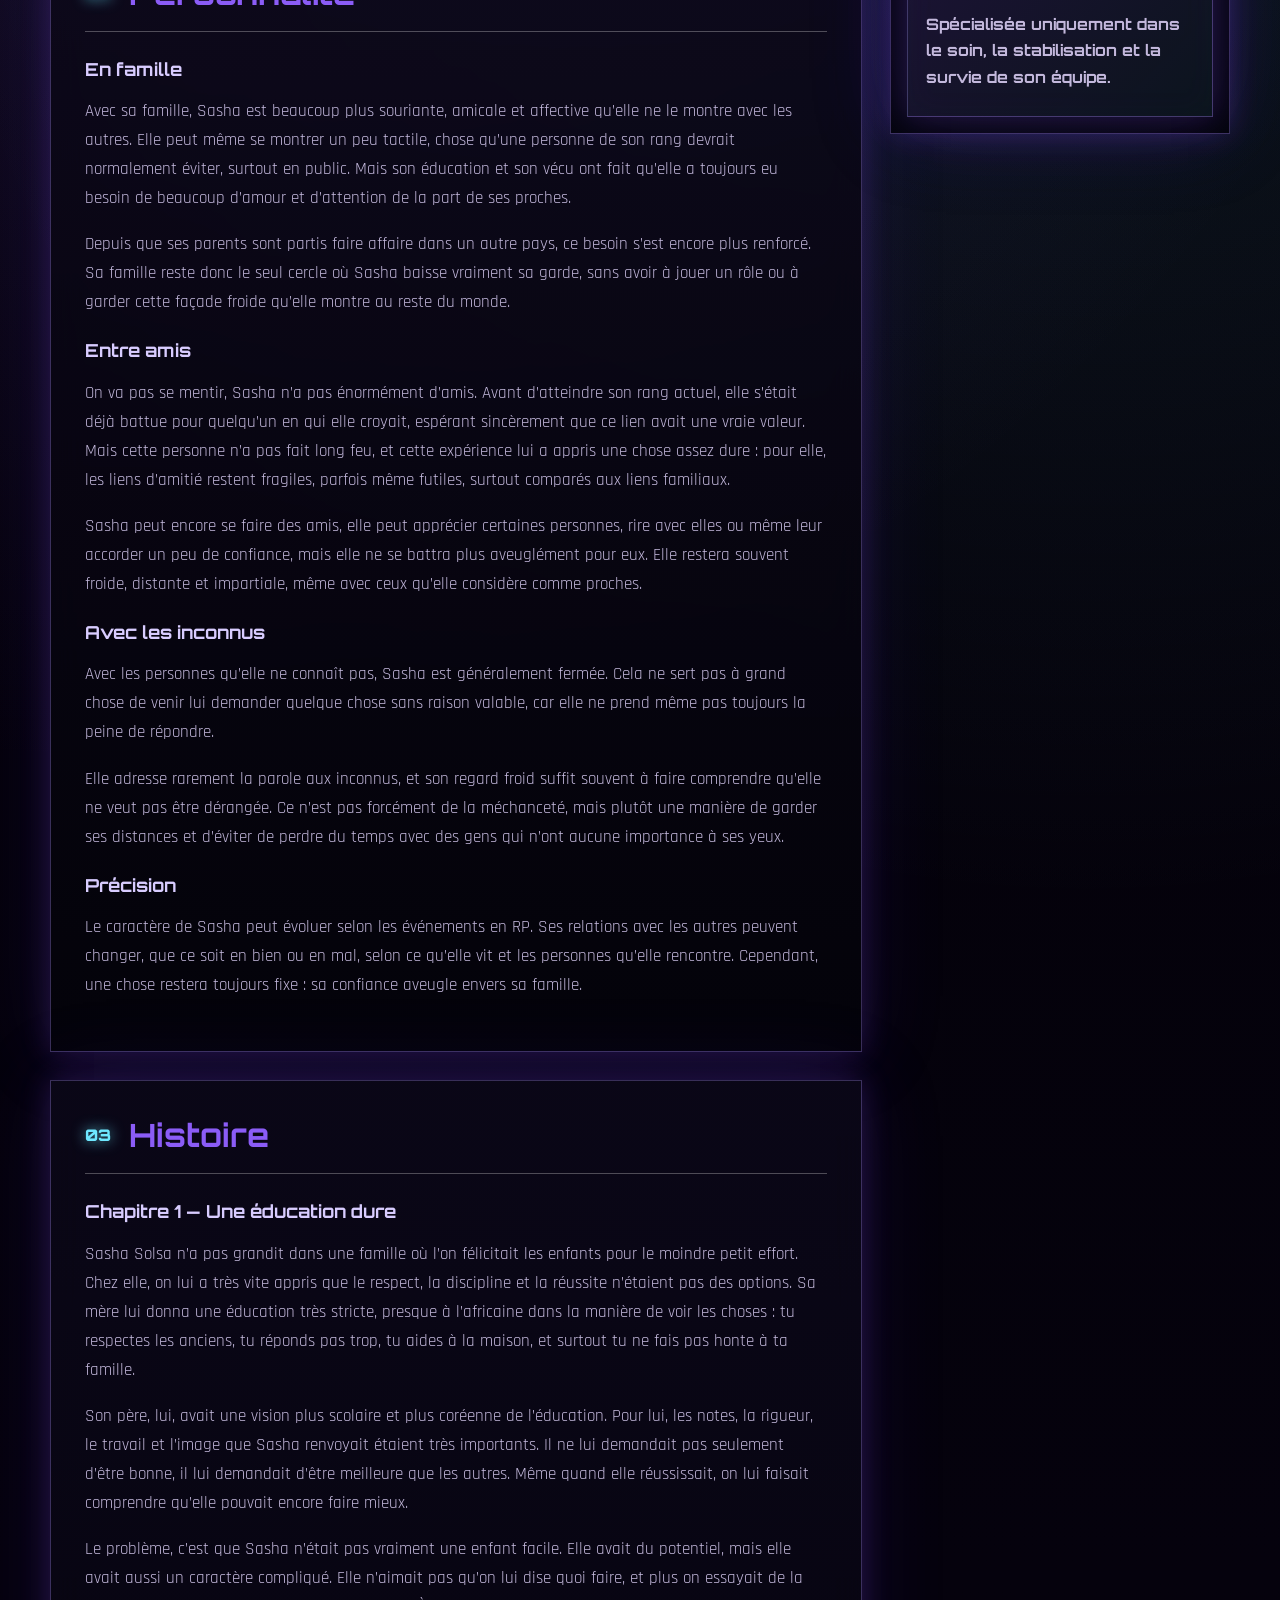
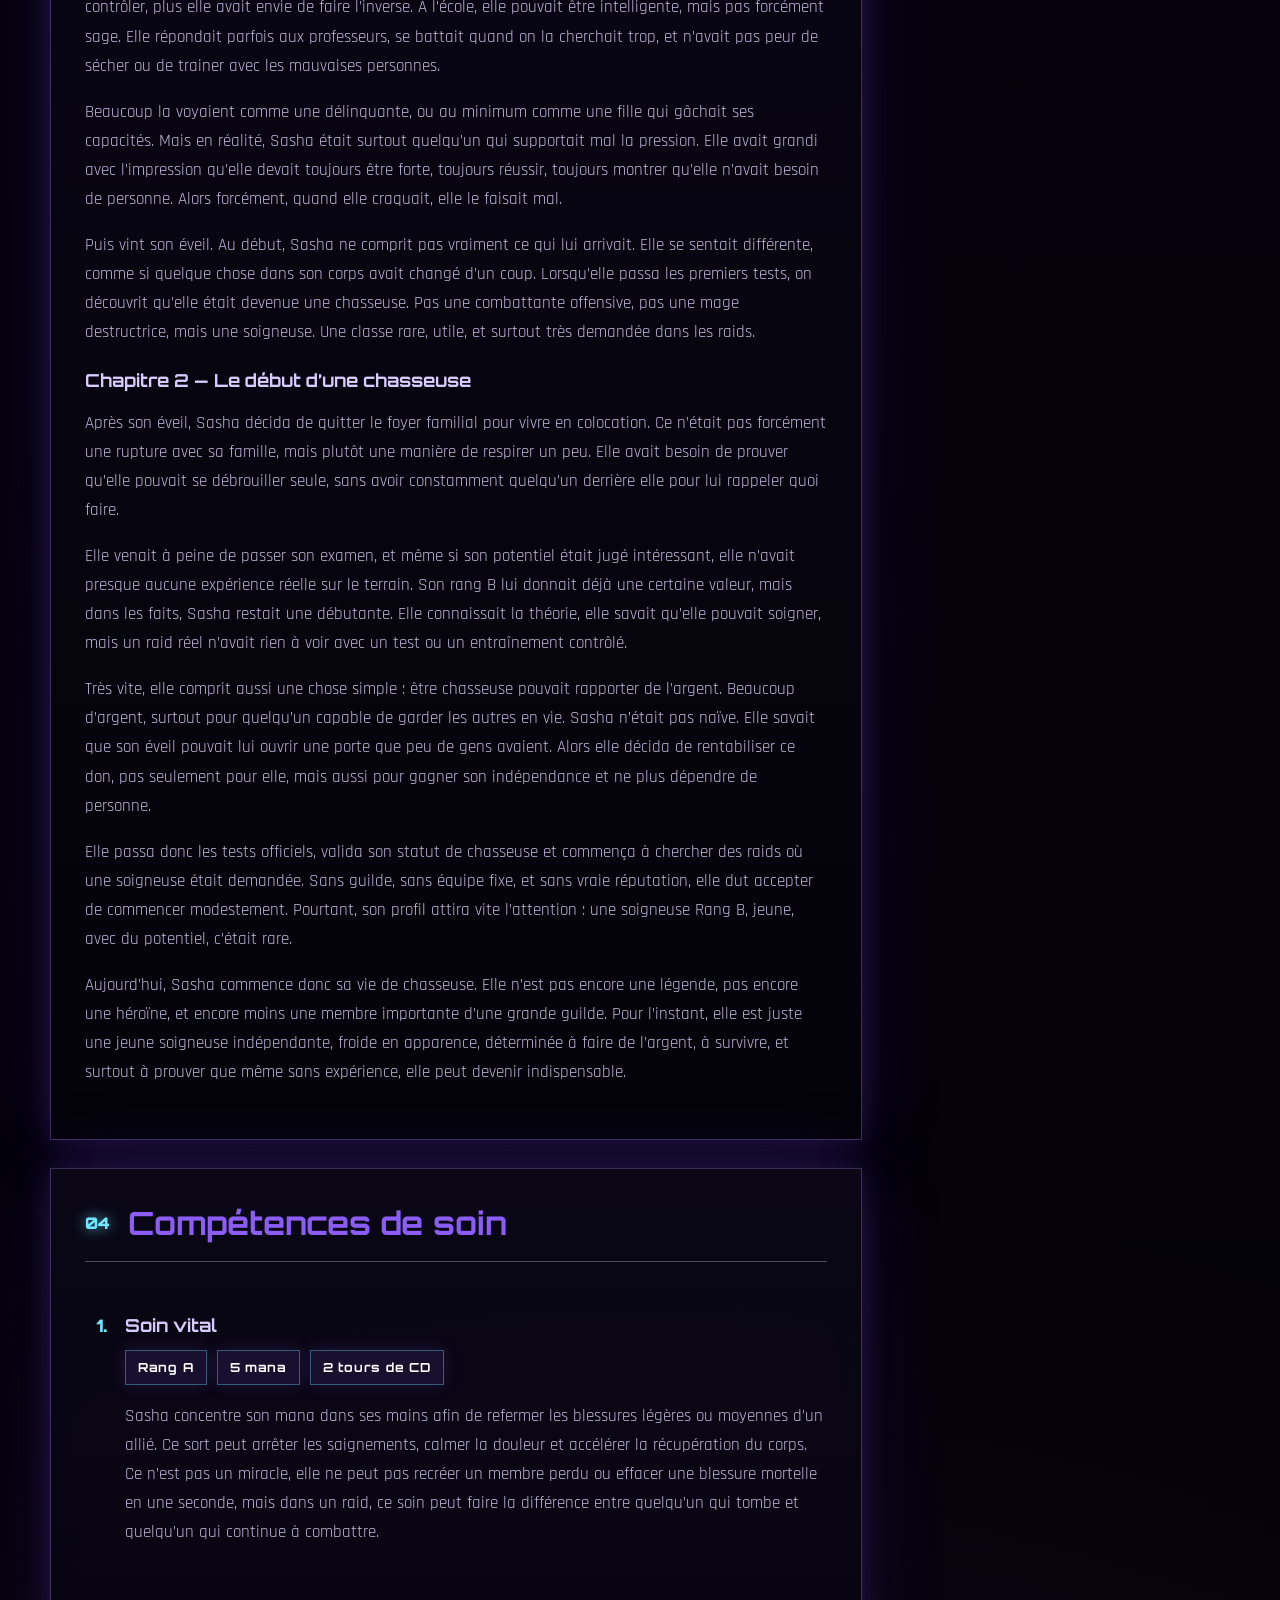
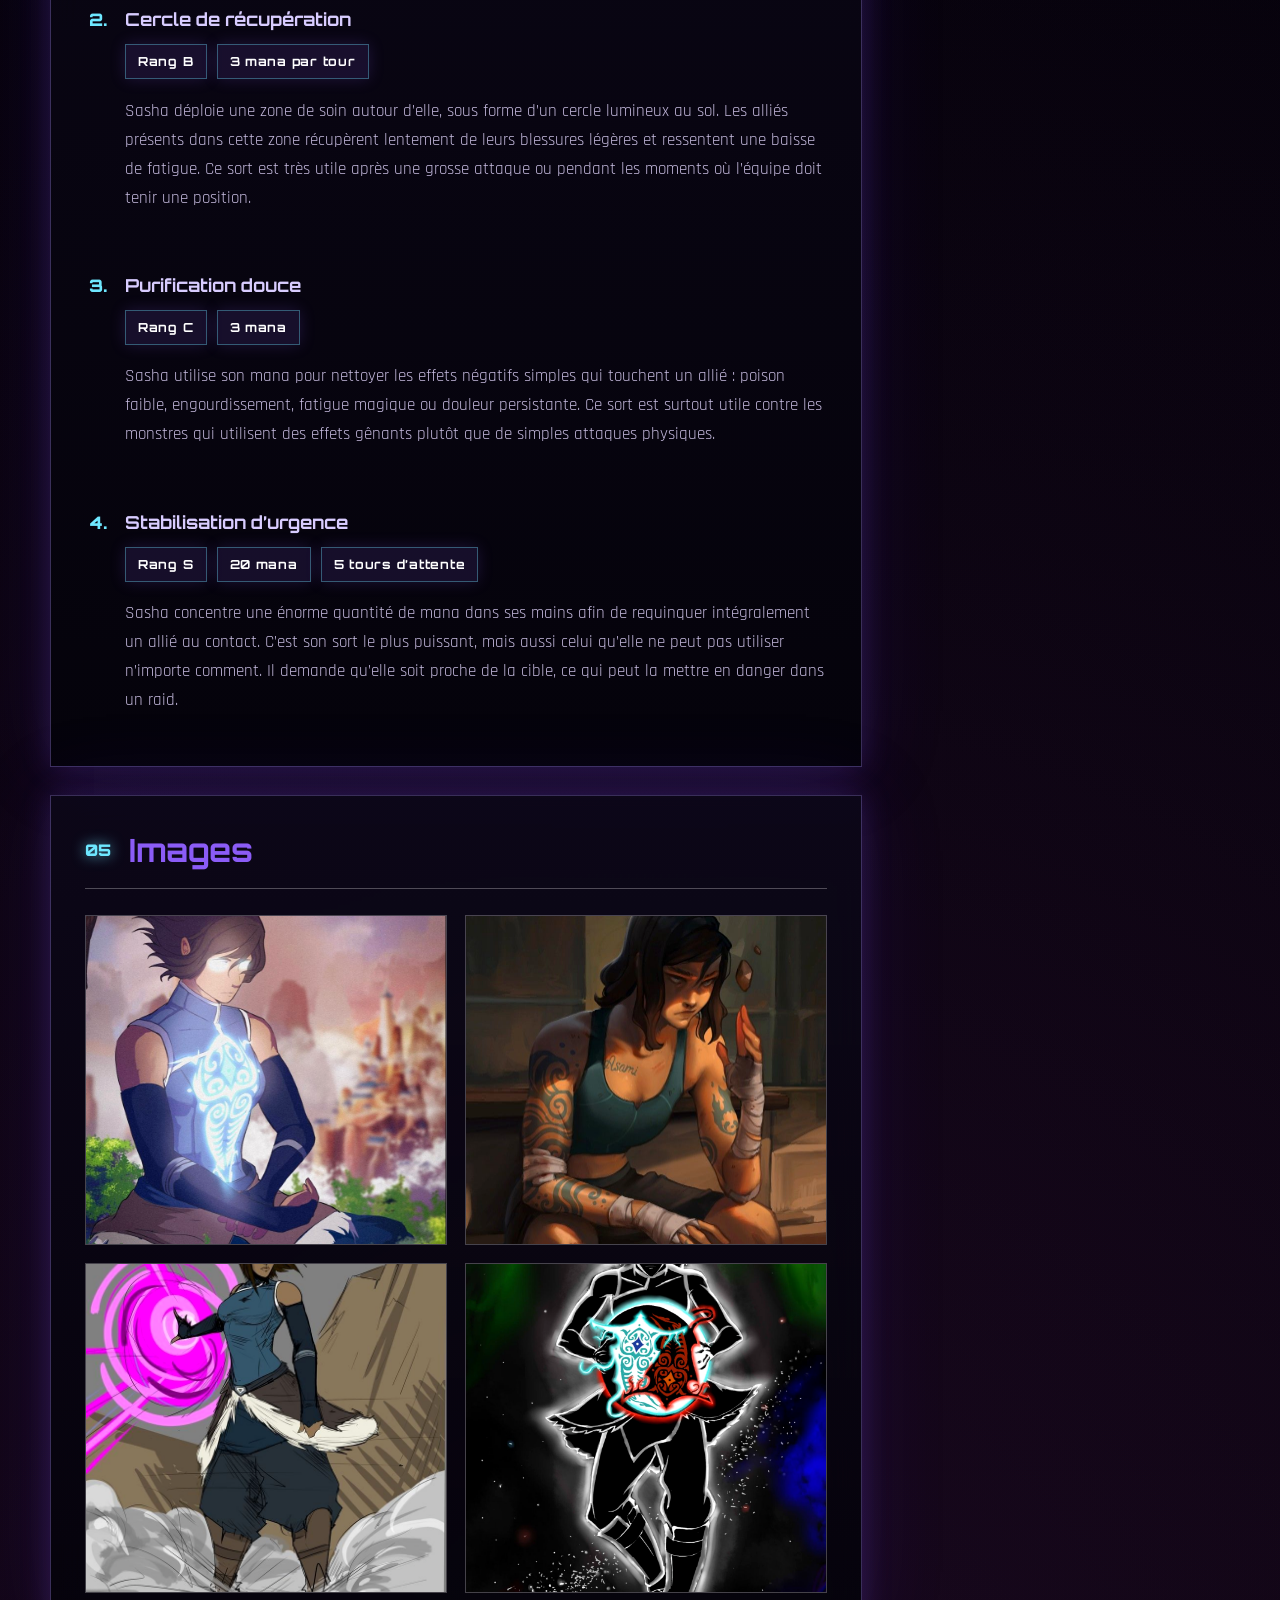
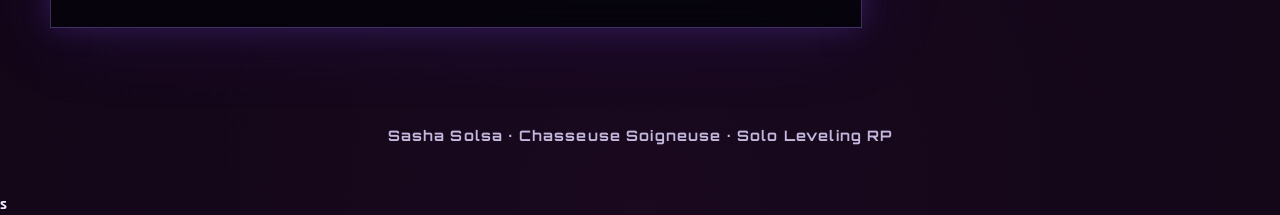
==== commit 49eb105c: "Correction des competences de soin" ====
--- a/index.html
+++ b/index.html
@@ -59,7 +59,77 @@
           <p>Aujourd’hui, Sasha commence donc sa vie de chasseuse. Elle n’est pas encore une légende, pas encore une héroïne, et encore moins une membre importante d’une grande guilde. Pour l’instant, elle est juste une jeune soigneuse indépendante, froide en apparence, déterminée à faire de l’argent, à survivre, et surtout à prouver que même sans expérience, elle peut devenir indispensable.</p>
         </section>
 
-        <section id="competences" class="content-block reveal"><div class="section-heading"><span>04</span><h2>Compétences de soin</h2></div><ol class="skill-list"><li><h3>Soin vital</h3><p>Sasha concentre son mana dans ses mains afin de refermer les blessures légères ou moyennes d’un allié. Ce sort peut arrêter les saignements, calmer la douleur et accélérer la récupération du corps. Ce n’est pas un miracle, elle ne peut pas recréer un membre perdu ou effacer une blessure mortelle en une seconde, mais dans un raid, ce soin peut faire la différence entre quelqu’un qui tombe et quelqu’un qui continue à combattre.</p></li><li><h3>Cercle de récupération</h3><p>Sasha déploie une zone de soin autour d’elle, sous forme d’un cercle lumineux au sol. Les alliés présents dans cette zone récupèrent lentement de leurs blessures légères et ressentent une baisse de fatigue. Ce sort est très utile après une grosse attaque ou pendant les moments où l’équipe doit tenir une position.</p></li><li><h3>Purification douce</h3><p>Sasha utilise son mana pour nettoyer les effets négatifs simples qui touchent un allié : poison faible, engourdissement, fatigue magique ou douleur persistante. Ce sort est surtout utile contre les monstres qui utilisent des effets gênants plutôt que de simples attaques physiques.</p></li><li><h3>Stabilisation d’urgence</h3><p>C’est le sort que Sasha utilise quand quelqu’un est sur le point de mourir. Elle concentre une grande partie de son mana pour stabiliser le corps de la cible, ralentir l’hémorragie, calmer le choc et empêcher l’état de s’aggraver pendant un court moment. Ce sort ne remet pas quelqu’un parfaitement sur pied, il sert surtout à gagner du temps.</p></li></ol></section>
+<section id="competences" class="content-block reveal">
+  <div class="section-heading">
+    <span>04</span>
+    <h2>Compétences de soin</h2>
+  </div>
+
+  <ol class="skill-list">
+    <li>
+      <h3>Soin vital</h3>
+
+      <div class="spell-meta">
+        <span>Rang A</span>
+        <span>5 mana</span>
+        <span>2 tours de CD</span>
+      </div>
+
+      <p>
+        Sasha concentre son mana dans ses mains afin de refermer les blessures légères ou moyennes d’un allié.
+        Ce sort peut arrêter les saignements, calmer la douleur et accélérer la récupération du corps. Ce n’est pas
+        un miracle, elle ne peut pas recréer un membre perdu ou effacer une blessure mortelle en une seconde, mais
+        dans un raid, ce soin peut faire la différence entre quelqu’un qui tombe et quelqu’un qui continue à combattre.
+      </p>
+    </li>
+
+    <li>
+      <h3>Cercle de récupération</h3>
+
+      <div class="spell-meta">
+        <span>Rang B</span>
+        <span>3 mana par tour</span>
+      </div>
+
+      <p>
+        Sasha déploie une zone de soin autour d’elle, sous forme d’un cercle lumineux au sol. Les alliés présents
+        dans cette zone récupèrent lentement de leurs blessures légères et ressentent une baisse de fatigue. Ce sort
+        est très utile après une grosse attaque ou pendant les moments où l’équipe doit tenir une position.
+      </p>
+    </li>
+
+    <li>
+      <h3>Purification douce</h3>
+
+      <div class="spell-meta">
+        <span>Rang C</span>
+        <span>3 mana</span>
+      </div>
+
+      <p>
+        Sasha utilise son mana pour nettoyer les effets négatifs simples qui touchent un allié : poison faible,
+        engourdissement, fatigue magique ou douleur persistante. Ce sort est surtout utile contre les monstres qui
+        utilisent des effets gênants plutôt que de simples attaques physiques.
+      </p>
+    </li>
+
+    <li>
+      <h3>Stabilisation d’urgence</h3>
+
+      <div class="spell-meta">
+        <span>Rang S</span>
+        <span>20 mana</span>
+        <span>5 tours d’attente</span>
+      </div>
+
+      <p>
+        Sasha concentre une énorme quantité de mana dans ses mains afin de requinquer intégralement un allié au contact.
+        C’est son sort le plus puissant, mais aussi celui qu’elle ne peut pas utiliser n’importe comment. Il demande
+        qu’elle soit proche de la cible, ce qui peut la mettre en danger dans un raid.
+      </p>
+    </li>
+  </ol>
+</section>
 
         <section id="galerie" class="content-block reveal"><div class="section-heading"><span>05</span><h2>Images</h2></div><div class="gallery-grid"><img src="assets/image/sasha-meditation.png" alt="Sasha"><img src="assets/image/sasha-blessee.png" alt="Sasha"><img src="assets/image/sasha-combat-lumiere.png" alt="Sasha"><img src="assets/image/sasha-domaine-1.png" alt="Sasha"></div></section>
       </div>
--- a/assets/css/style.css
+++ b/assets/css/style.css
@@ -1,2 +1,24 @@
 @import url('https://fonts.googleapis.com/css2?family=Orbitron:wght@500;700;900&family=Rajdhani:wght@400;500;600;700&display=swap');
 :root{--bg:#020105;--panel:rgba(8,6,18,.82);--text:#eeeaff;--muted:#c3b8dc;--purple:#8b5cf6;--violet:#5f2eea;--cyan:#6ee7ff;--pink:#d946ef;--line:rgba(168,139,250,.32);--white-line:rgba(255,255,255,.28);--shadow:0 0 28px rgba(139,92,246,.22),0 0 80px rgba(83,42,209,.15)}*{box-sizing:border-box}html{scroll-behavior:smooth}body{margin:0;min-height:100vh;color:var(--text);font-family:Rajdhani,system-ui,sans-serif;background:radial-gradient(circle at 10% 15%,rgba(139,92,246,.18),transparent 24%),radial-gradient(circle at 85% 20%,rgba(110,231,255,.10),transparent 22%),radial-gradient(circle at 50% 100%,rgba(217,70,239,.11),transparent 34%),linear-gradient(180deg,#020105,#05020d 48%,#020105);overflow-x:hidden}body:before{content:"";position:fixed;inset:0;z-index:0;pointer-events:none;opacity:.18;background-image:linear-gradient(rgba(255,255,255,.07) 1px,transparent 1px),linear-gradient(90deg,rgba(255,255,255,.06) 1px,transparent 1px);background-size:52px 52px;mask-image:radial-gradient(circle at center,black,transparent 78%)}body:after{content:"";position:fixed;inset:0;z-index:1;pointer-events:none;background:linear-gradient(transparent 0%,rgba(255,255,255,.035) 50%,transparent 100%);background-size:100% 4px;mix-blend-mode:screen;opacity:.35}.animated-bg{position:fixed;inset:0;z-index:0;overflow:hidden;pointer-events:none}.gate{position:absolute;width:460px;height:460px;border-radius:50%;border:2px solid rgba(139,92,246,.32);box-shadow:inset 0 0 40px rgba(139,92,246,.24),0 0 70px rgba(139,92,246,.18);animation:rotateGate 18s linear infinite}.gate:before,.gate:after{content:"";position:absolute;inset:56px;border-radius:50%;border:1px dashed rgba(110,231,255,.34)}.gate:after{inset:116px;border-style:solid;border-color:rgba(217,70,239,.24)}.gate-one{top:90px;right:-180px}.gate-two{bottom:-220px;left:-170px;animation-direction:reverse;opacity:.55}.mana-stream{position:absolute;width:2px;height:60vh;background:linear-gradient(transparent,rgba(139,92,246,.8),rgba(110,231,255,.9),transparent);animation:manaFall 7s linear infinite}.stream-one{left:16%;animation-delay:0s}.stream-two{left:58%;animation-delay:2s}.stream-three{left:82%;animation-delay:4s}@keyframes rotateGate{to{transform:rotate(360deg)}}@keyframes manaFall{0%{transform:translateY(-70vh);opacity:0}18%,82%{opacity:1}100%{transform:translateY(120vh);opacity:0}}.cursor-glow{position:fixed;width:320px;height:320px;z-index:2;left:50%;top:50%;border-radius:50%;transform:translate(-50%,-50%);pointer-events:none;background:radial-gradient(circle,rgba(139,92,246,.24),rgba(110,231,255,.10),transparent 65%)}.site-header,main,.footer{position:relative;z-index:5}.site-header{position:sticky;top:0;z-index:30;display:flex;justify-content:space-between;align-items:center;padding:18px clamp(20px,6vw,76px);border-bottom:1px solid var(--line);background:rgba(2,1,5,.72);backdrop-filter:blur(18px)}.brand{display:inline-flex;align-items:center;gap:12px;color:#fff;text-decoration:none;font-family:Orbitron,sans-serif;font-weight:900;letter-spacing:.08em;text-transform:uppercase}.brand-icon{color:var(--cyan);text-shadow:0 0 16px var(--cyan)}.nav{display:flex;gap:20px}.nav a{color:var(--muted);text-decoration:none;font-weight:700;letter-spacing:.04em;transition:color .22s ease,text-shadow .22s ease}.nav a:hover{color:#fff;text-shadow:0 0 14px rgba(139,92,246,.85)}.menu-btn{display:none;color:white;background:rgba(139,92,246,.12);border:1px solid var(--line);border-radius:10px;padding:9px 12px}.sheet-section,.sheet-layout,.footer{width:min(1180px,calc(100% - 34px));margin:0 auto}.hero{min-height:390px;padding:76px 0 42px;display:grid;grid-template-columns:minmax(0,1fr) 420px;align-items:center;gap:32px;border-bottom:1px solid var(--white-line)}.server-label{margin:0 0 18px;color:var(--purple);text-transform:uppercase;letter-spacing:.36em;font-family:Orbitron,sans-serif;font-weight:900}.hero h1{margin:0;font-family:Orbitron,sans-serif;font-size:clamp(3rem,8vw,6.4rem);line-height:.92;letter-spacing:.08em;color:#fff;text-shadow:0 0 18px rgba(139,92,246,.85),0 0 48px rgba(110,231,255,.28)}.role-line{margin:18px 0 0;color:var(--cyan);font-size:1.25rem;font-weight:700;letter-spacing:.08em}.quote-card{position:relative;min-height:170px;padding:28px;border:1px solid var(--line);background:linear-gradient(135deg,rgba(139,92,246,.10),rgba(110,231,255,.06));box-shadow:var(--shadow);display:grid;place-items:center;text-align:center;overflow:hidden}.quote-card:before{content:"";position:absolute;inset:-40%;background:conic-gradient(from 0deg,transparent,rgba(139,92,246,.24),transparent,rgba(110,231,255,.16),transparent);animation:rotateGate 12s linear infinite}.quote-card p,.quote-card span{position:relative;z-index:1}.quote-card p{margin:0;color:#fff;font-size:clamp(1.3rem,3vw,2rem);font-weight:700;font-style:italic}.quote-card span{color:var(--purple);font-size:2rem}.sheet-layout{display:grid;grid-template-columns:minmax(0,1fr) 340px;gap:28px;padding:34px 0 70px;align-items:start}.main-column{display:grid;gap:28px}.content-block,.side-card,.wide-art,.rank-card{border:1px solid var(--line);background:linear-gradient(180deg,rgba(12,8,25,.82),rgba(4,3,10,.88));box-shadow:var(--shadow);backdrop-filter:blur(16px)}.content-block{padding:clamp(22px,4vw,34px)}.section-heading{display:flex;align-items:center;gap:18px;margin-bottom:26px;padding-bottom:18px;border-bottom:1px solid var(--white-line)}.section-heading span{color:var(--cyan);font-family:Orbitron,sans-serif;font-weight:900;text-shadow:0 0 14px rgba(110,231,255,.75)}h2,h3{margin:0;font-family:Orbitron,sans-serif;color:var(--purple);font-weight:700}h2{font-size:clamp(1.45rem,3vw,2rem)}h3{margin-top:22px;margin-bottom:10px;color:#d8ccff;font-size:1.12rem}p,li{color:var(--muted);font-size:1.08rem;line-height:1.68}.wide-art{position:relative;min-height:330px;overflow:hidden}.wide-art img{width:100%;height:380px;display:block;object-fit:cover;object-position:center;opacity:.86;transition:transform .8s ease,opacity .8s ease}.wide-art:hover img{transform:scale(1.05);opacity:1}.art-overlay{position:absolute;left:24px;bottom:24px;padding:18px 22px;border:1px solid rgba(255,255,255,.25);background:rgba(2,1,5,.70);backdrop-filter:blur(12px)}.art-overlay span{display:block;color:var(--cyan);font-family:Orbitron,sans-serif;font-size:.85rem;text-transform:uppercase;letter-spacing:.18em}.art-overlay strong{display:block;margin-top:6px;font-family:Orbitron,sans-serif;font-size:1.5rem}.side-card{position:sticky;top:96px}.portrait-frame{border-bottom:1px solid var(--line)}.nameplate{padding:11px 14px;text-align:center;color:var(--purple);font-family:Orbitron,sans-serif;font-weight:900;border-bottom:1px solid var(--line);text-shadow:0 0 10px rgba(139,92,246,.7)}.portrait-frame img{width:100%;min-height:420px;display:block;object-fit:cover;object-position:center}.info-table h2{padding:12px 14px;text-align:center;border-bottom:1px solid var(--line);font-size:1rem;background:rgba(139,92,246,.08)}.info-table div{display:grid;grid-template-columns:120px minmax(0,1fr);border-bottom:1px solid rgba(255,255,255,.18)}.info-table span,.info-table strong{padding:12px 11px;min-height:44px}.info-table span{background:rgba(255,255,255,.08);color:#fff;font-weight:700;border-right:1px solid rgba(255,255,255,.16)}.info-table strong{color:var(--muted);font-weight:600}.rank-card{margin:16px;padding:18px;background:linear-gradient(135deg,rgba(139,92,246,.18),rgba(110,231,255,.08))}.rank-card span{display:block;color:var(--cyan);font-family:Orbitron,sans-serif;letter-spacing:.22em;font-size:.8rem}.rank-card strong{display:block;margin:8px 0;font-family:Orbitron,sans-serif;font-size:1.35rem}.rank-card p{margin:0;font-size:.98rem}.skill-list{margin:0;padding-left:28px;display:grid;gap:18px}.skill-list li{padding-left:12px}.skill-list li::marker{color:var(--cyan);font-family:Orbitron,sans-serif;font-weight:900}.gallery-grid{display:grid;grid-template-columns:repeat(2,minmax(0,1fr));gap:18px}.gallery-grid img{width:100%;height:330px;object-fit:cover;border:1px solid rgba(255,255,255,.25);filter:saturate(1.05) contrast(1.04);transition:transform .4s ease,box-shadow .4s ease}.gallery-grid img:hover{transform:translateY(-6px) scale(1.02);box-shadow:0 0 34px rgba(139,92,246,.35)}.footer{padding:0 0 50px;color:var(--muted);text-align:center;font-family:Orbitron,sans-serif;font-size:.9rem;letter-spacing:.08em}.reveal{opacity:0;transform:translateY(24px);transition:opacity .75s ease,transform .75s ease}.reveal.visible{opacity:1;transform:translateY(0)}@media(max-width:980px){.hero,.sheet-layout{grid-template-columns:1fr}.side-card{position:relative;top:auto}.portrait-frame img{min-height:360px}}@media(max-width:760px){.menu-btn{display:block}.nav{position:absolute;left:18px;right:18px;top:calc(100% + 10px);display:none;flex-direction:column;padding:18px;border:1px solid var(--line);background:rgba(2,1,5,.96)}.nav.open{display:flex}.hero{padding-top:48px}.gallery-grid{grid-template-columns:1fr}.info-table div{grid-template-columns:1fr}.info-table span{border-right:none;border-bottom:1px solid rgba(255,255,255,.12)}}@media(max-width:520px){.site-header{padding:16px}.brand{font-size:.86rem}.server-label{letter-spacing:.2em}.hero h1{letter-spacing:.04em}.content-block{padding:20px}}
+
+.spell-meta {
+  display: flex;
+  flex-wrap: wrap;
+  gap: 10px;
+  margin: 10px 0 14px;
+}
+
+.spell-meta span {
+  display: inline-flex;
+  align-items: center;
+  min-height: 32px;
+  padding: 6px 12px;
+  border: 1px solid rgba(110, 231, 255, 0.35);
+  background: rgba(139, 92, 246, 0.12);
+  color: #ffffff;
+  font-family: Orbitron, sans-serif;
+  font-size: 0.78rem;
+  font-weight: 700;
+  letter-spacing: 0.06em;
+  box-shadow: 0 0 16px rgba(139, 92, 246, 0.18);
+}
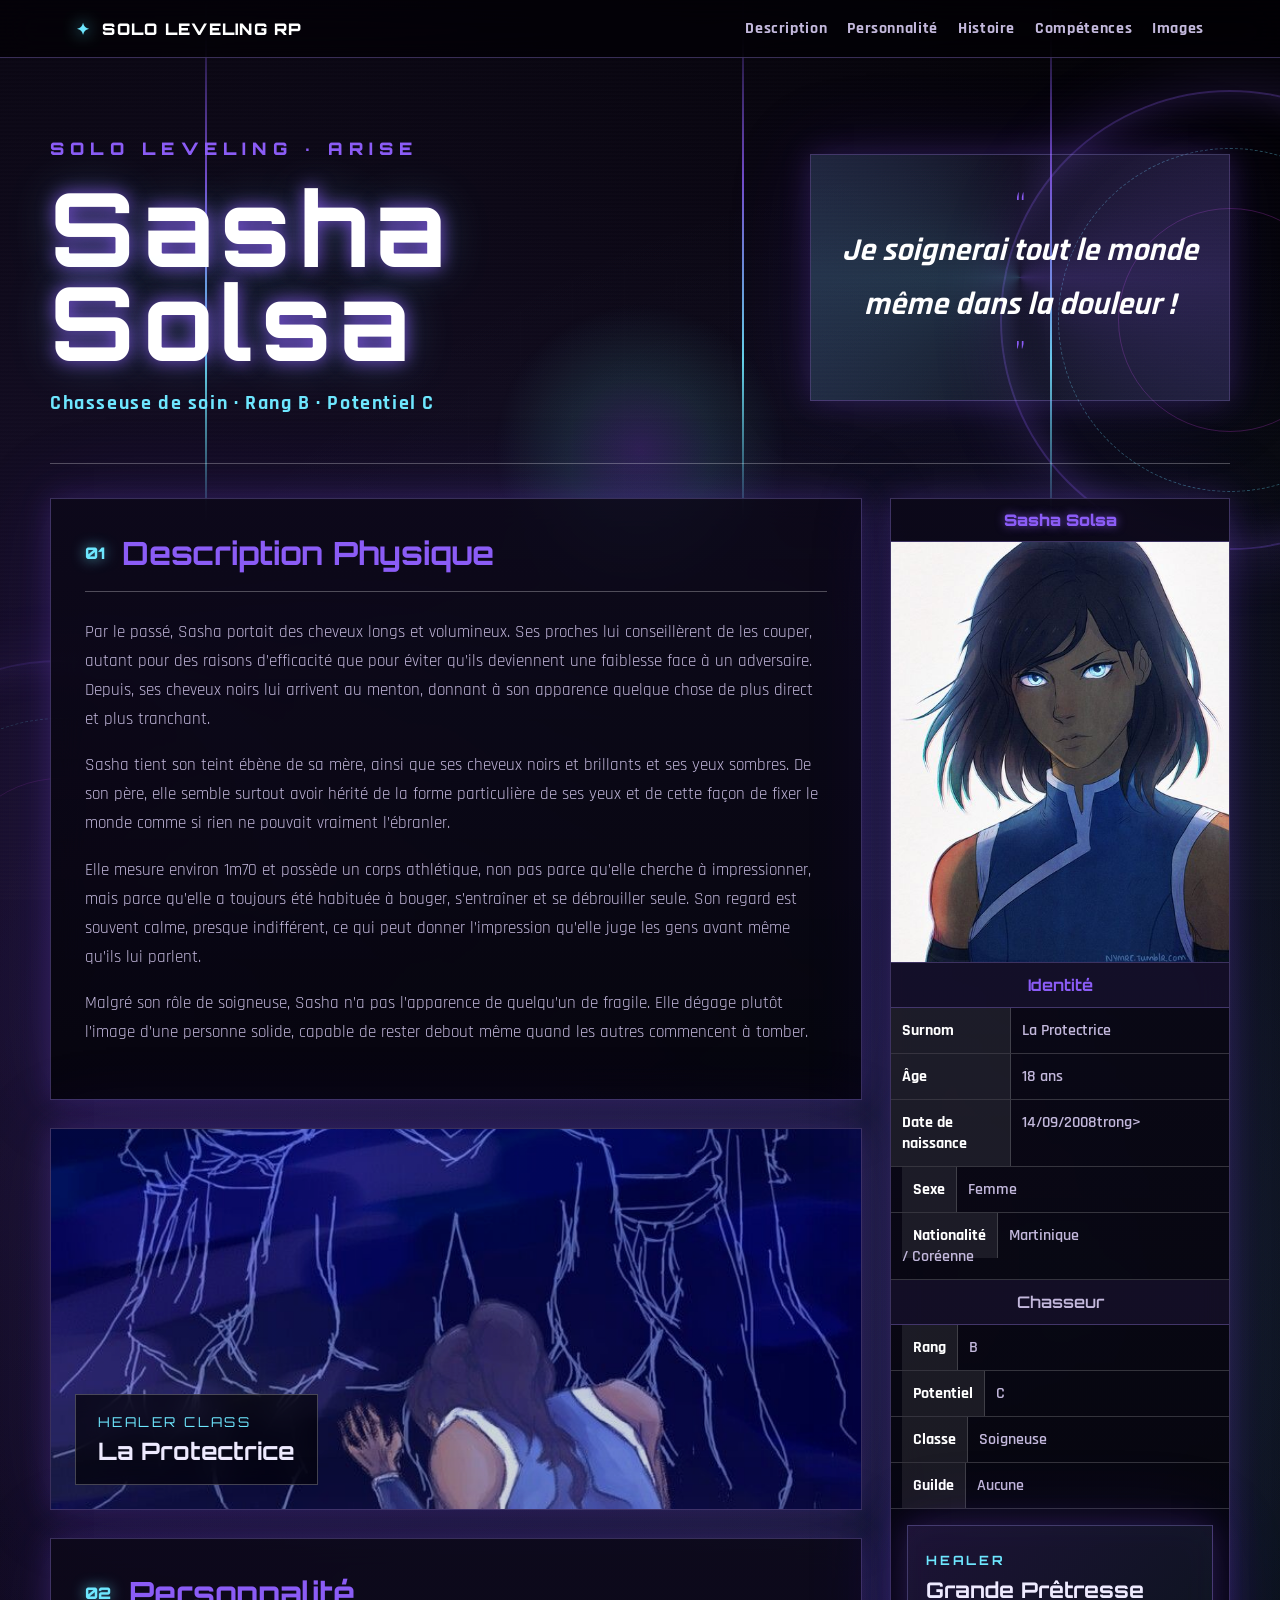
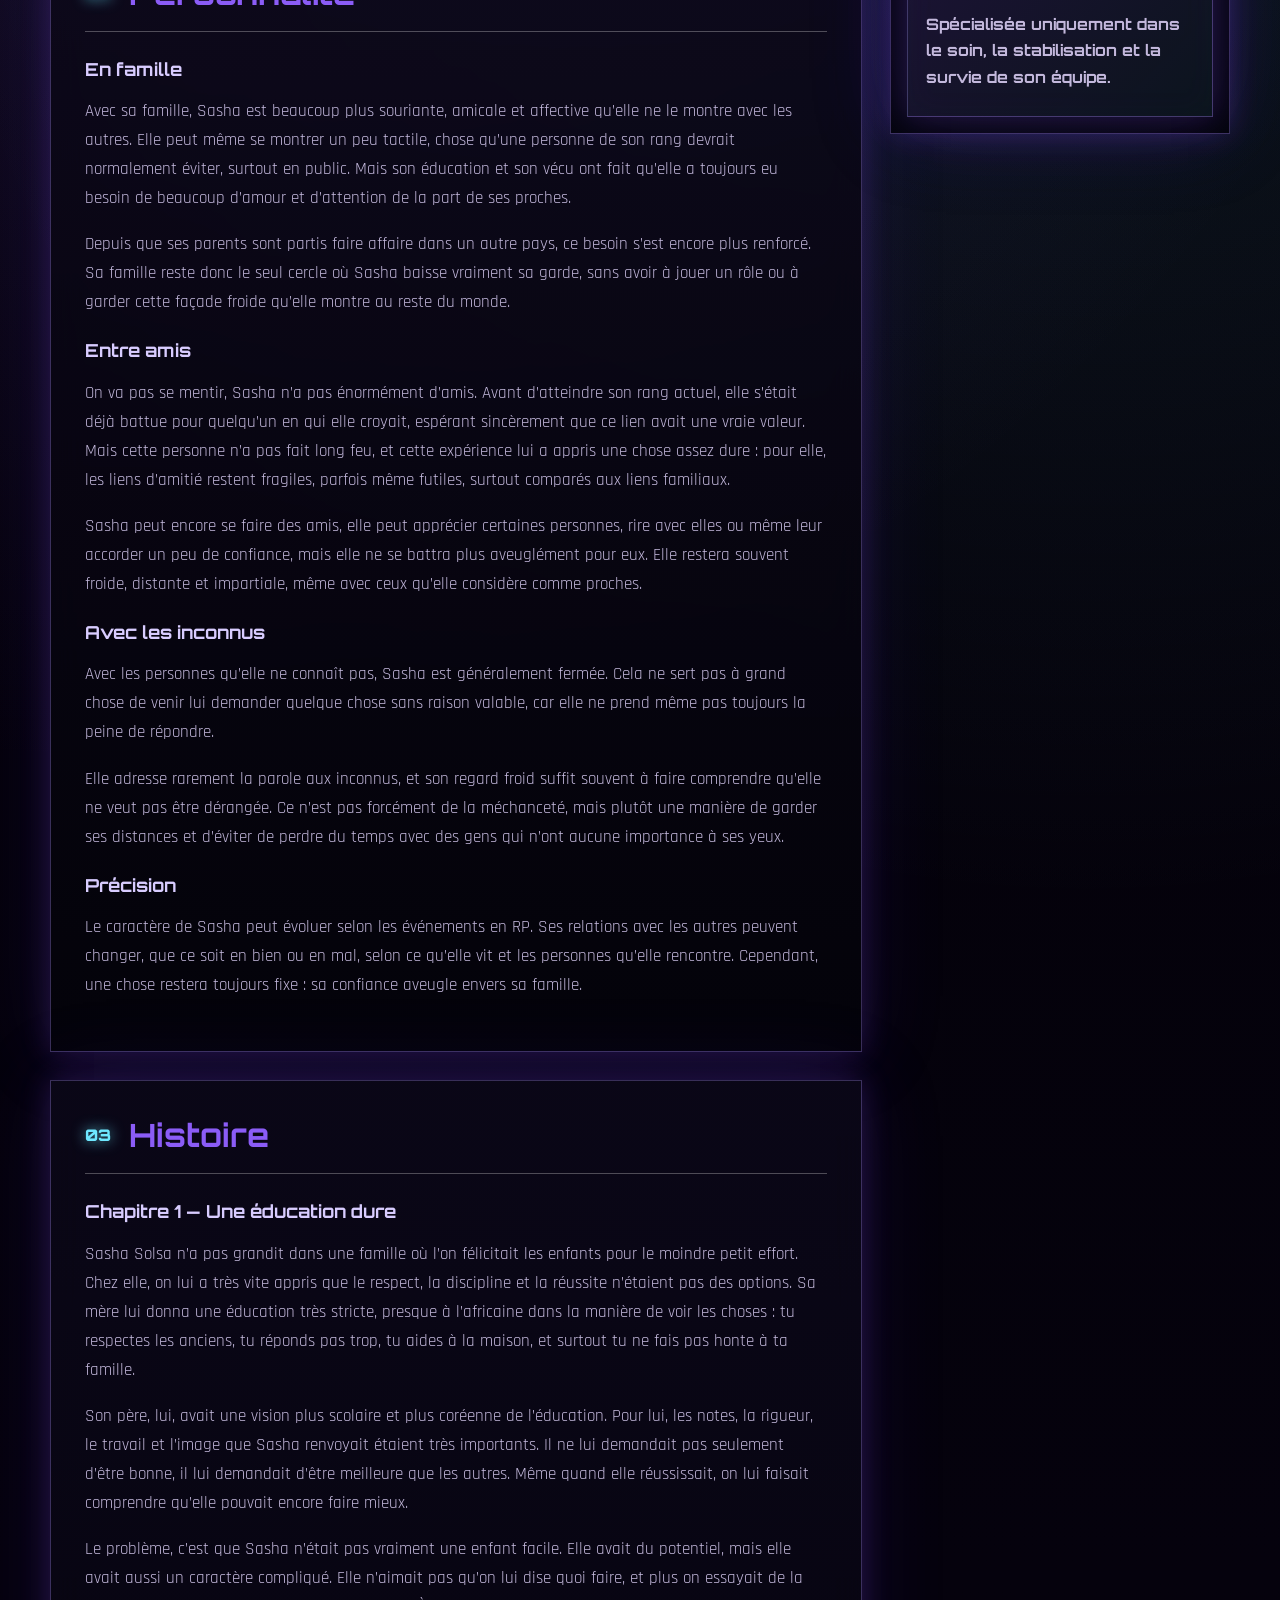
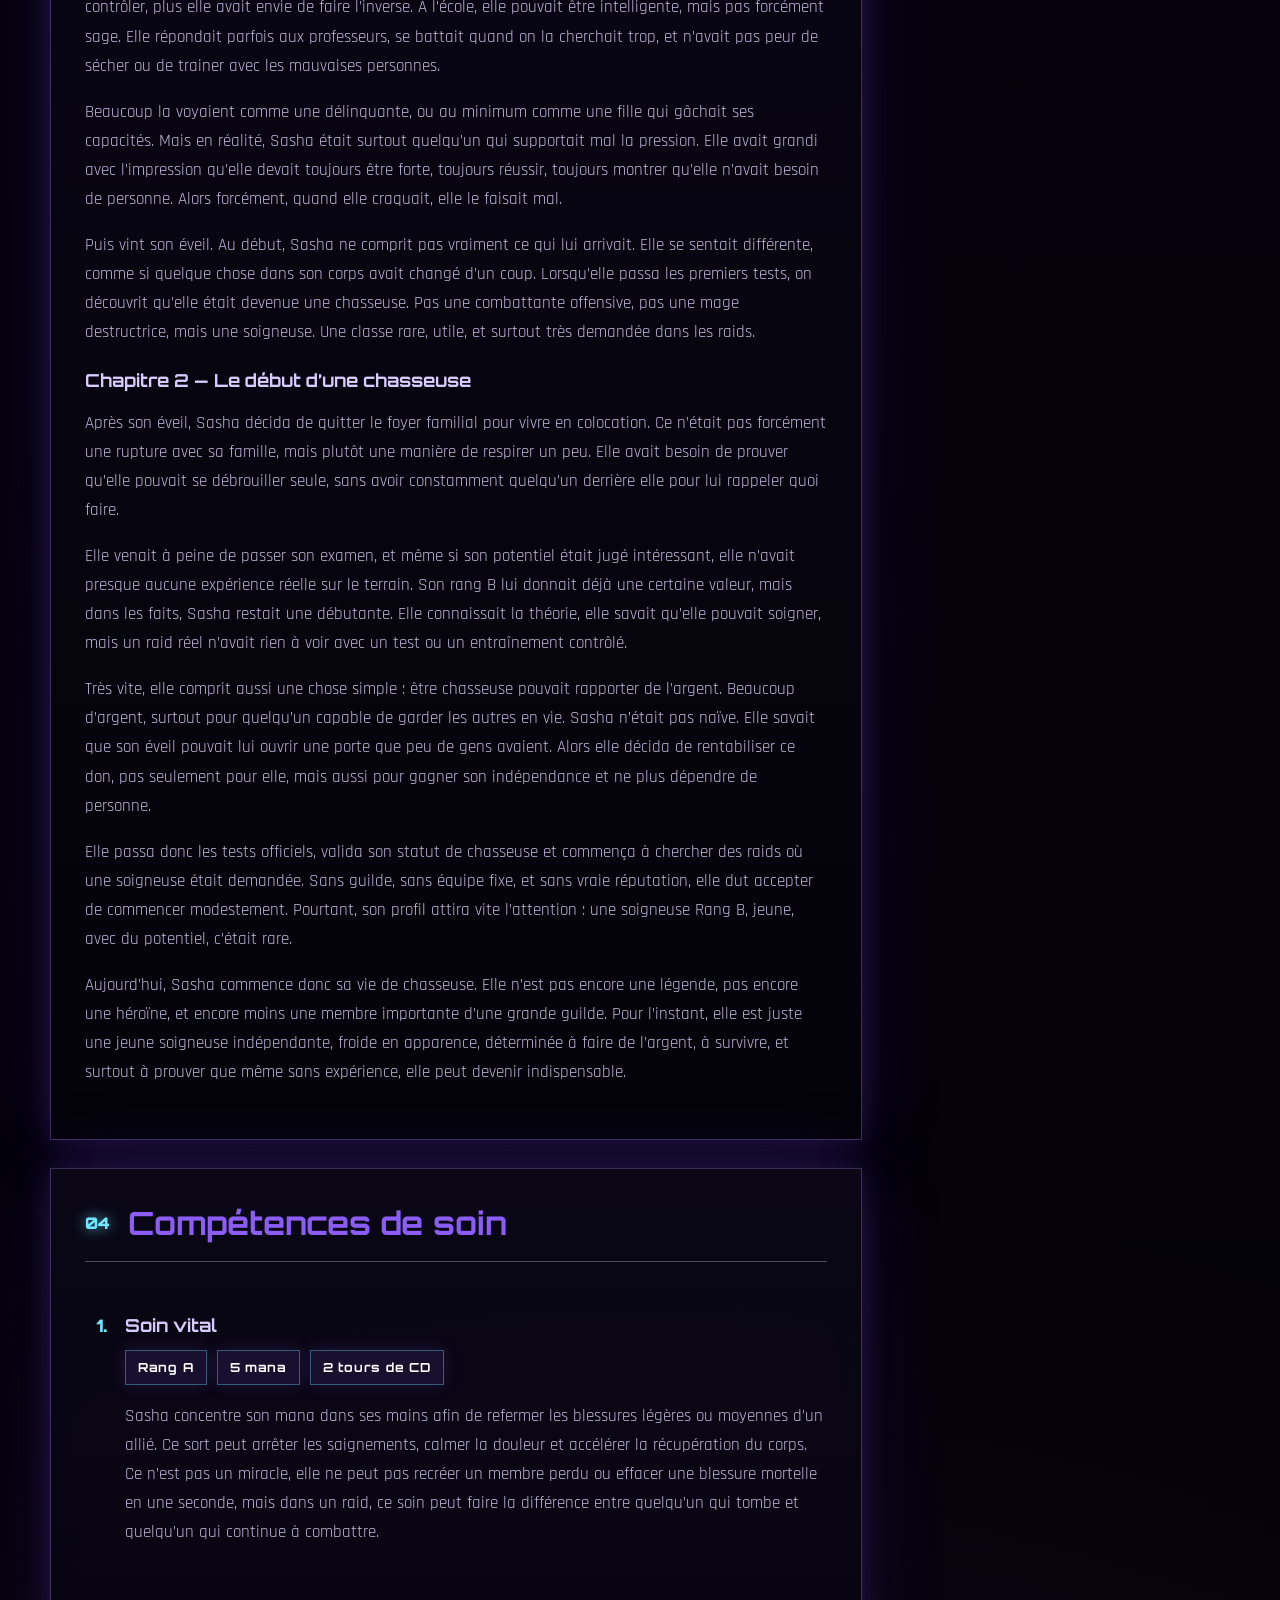
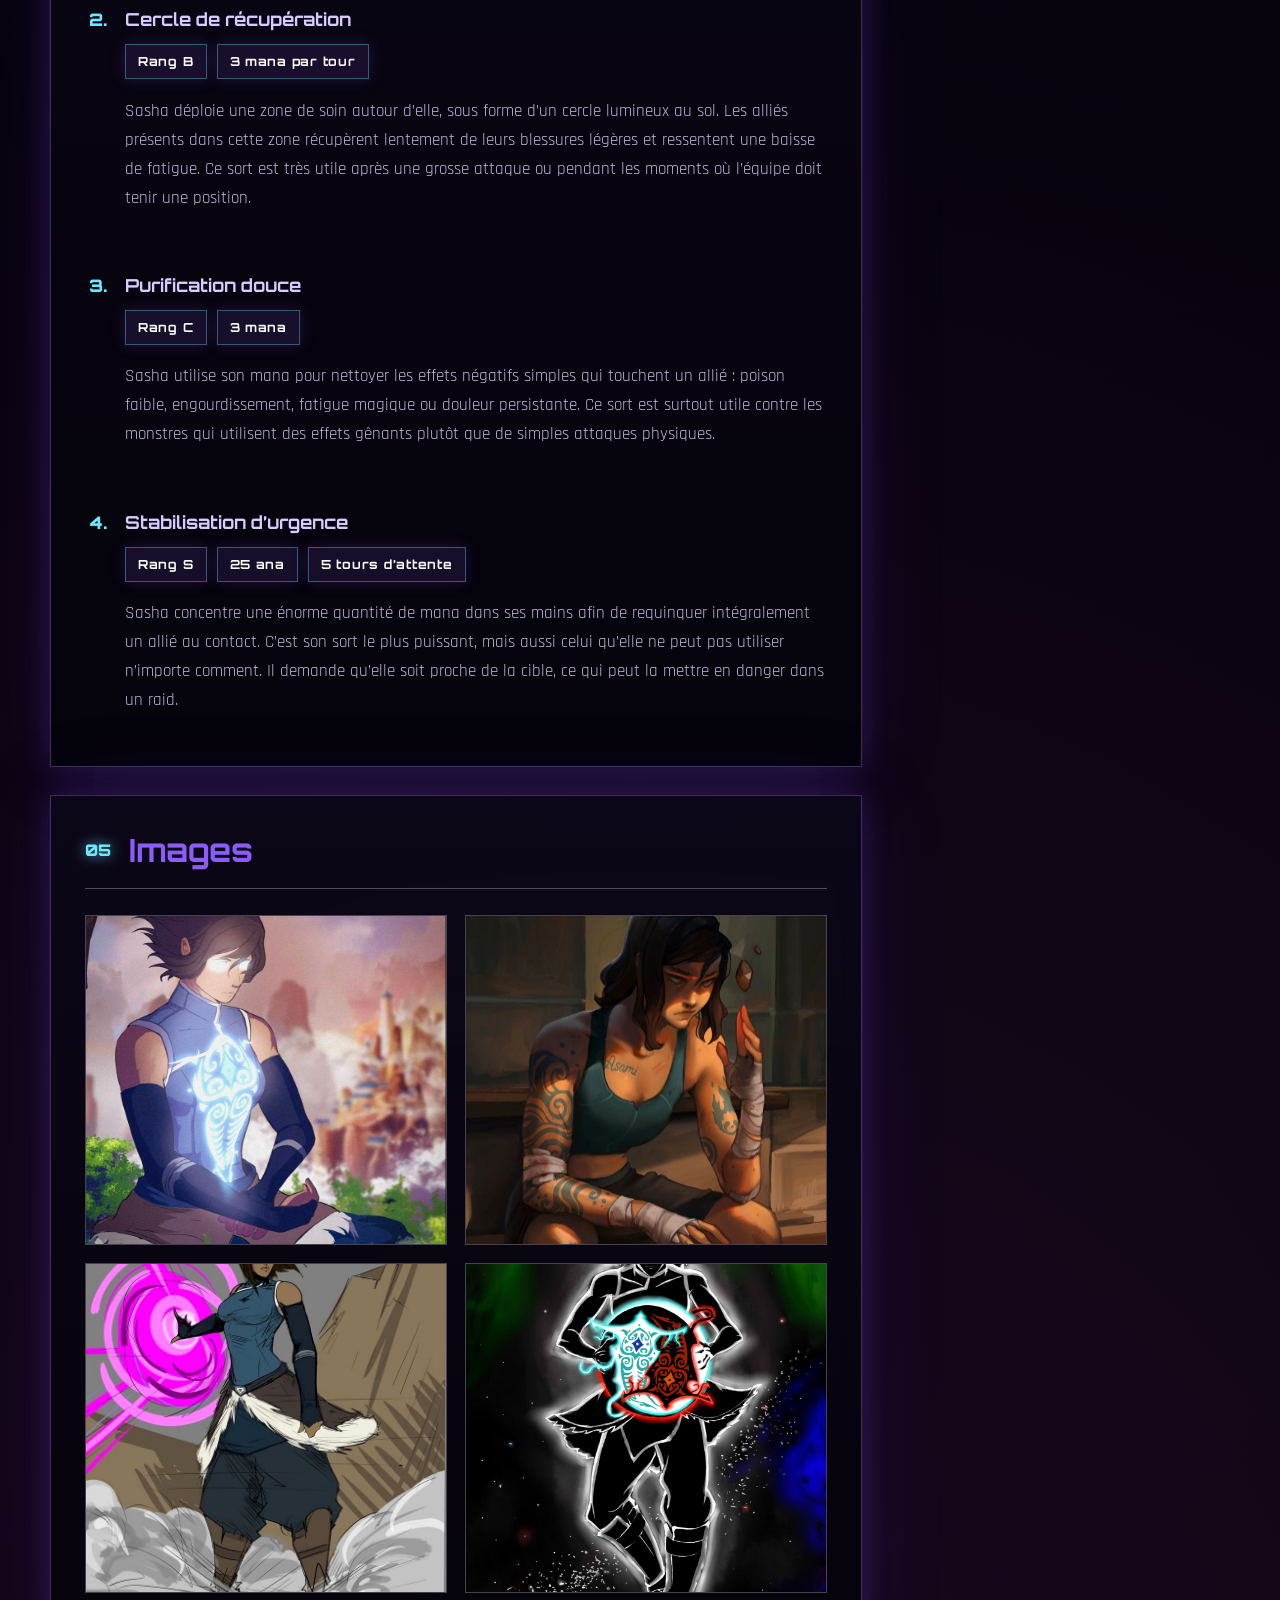
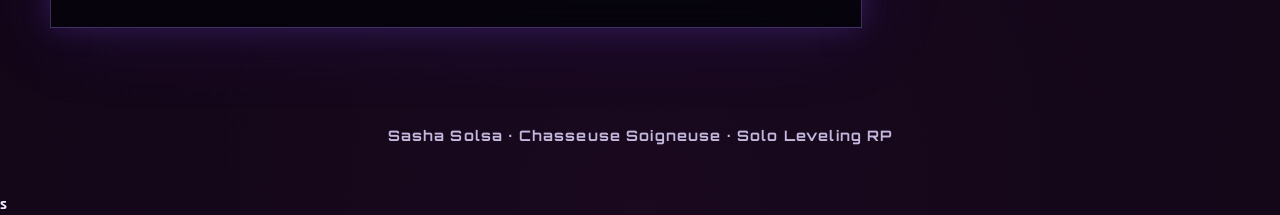
==== commit 7335c641: "Correction des competences de soin" ====
--- a/index.html
+++ b/index.html
@@ -118,7 +118,7 @@
 
       <div class="spell-meta">
         <span>Rang S</span>
-        <span>20 mana</span>
+        <span>25 ana</span>
         <span>5 tours d’attente</span>
       </div>
 
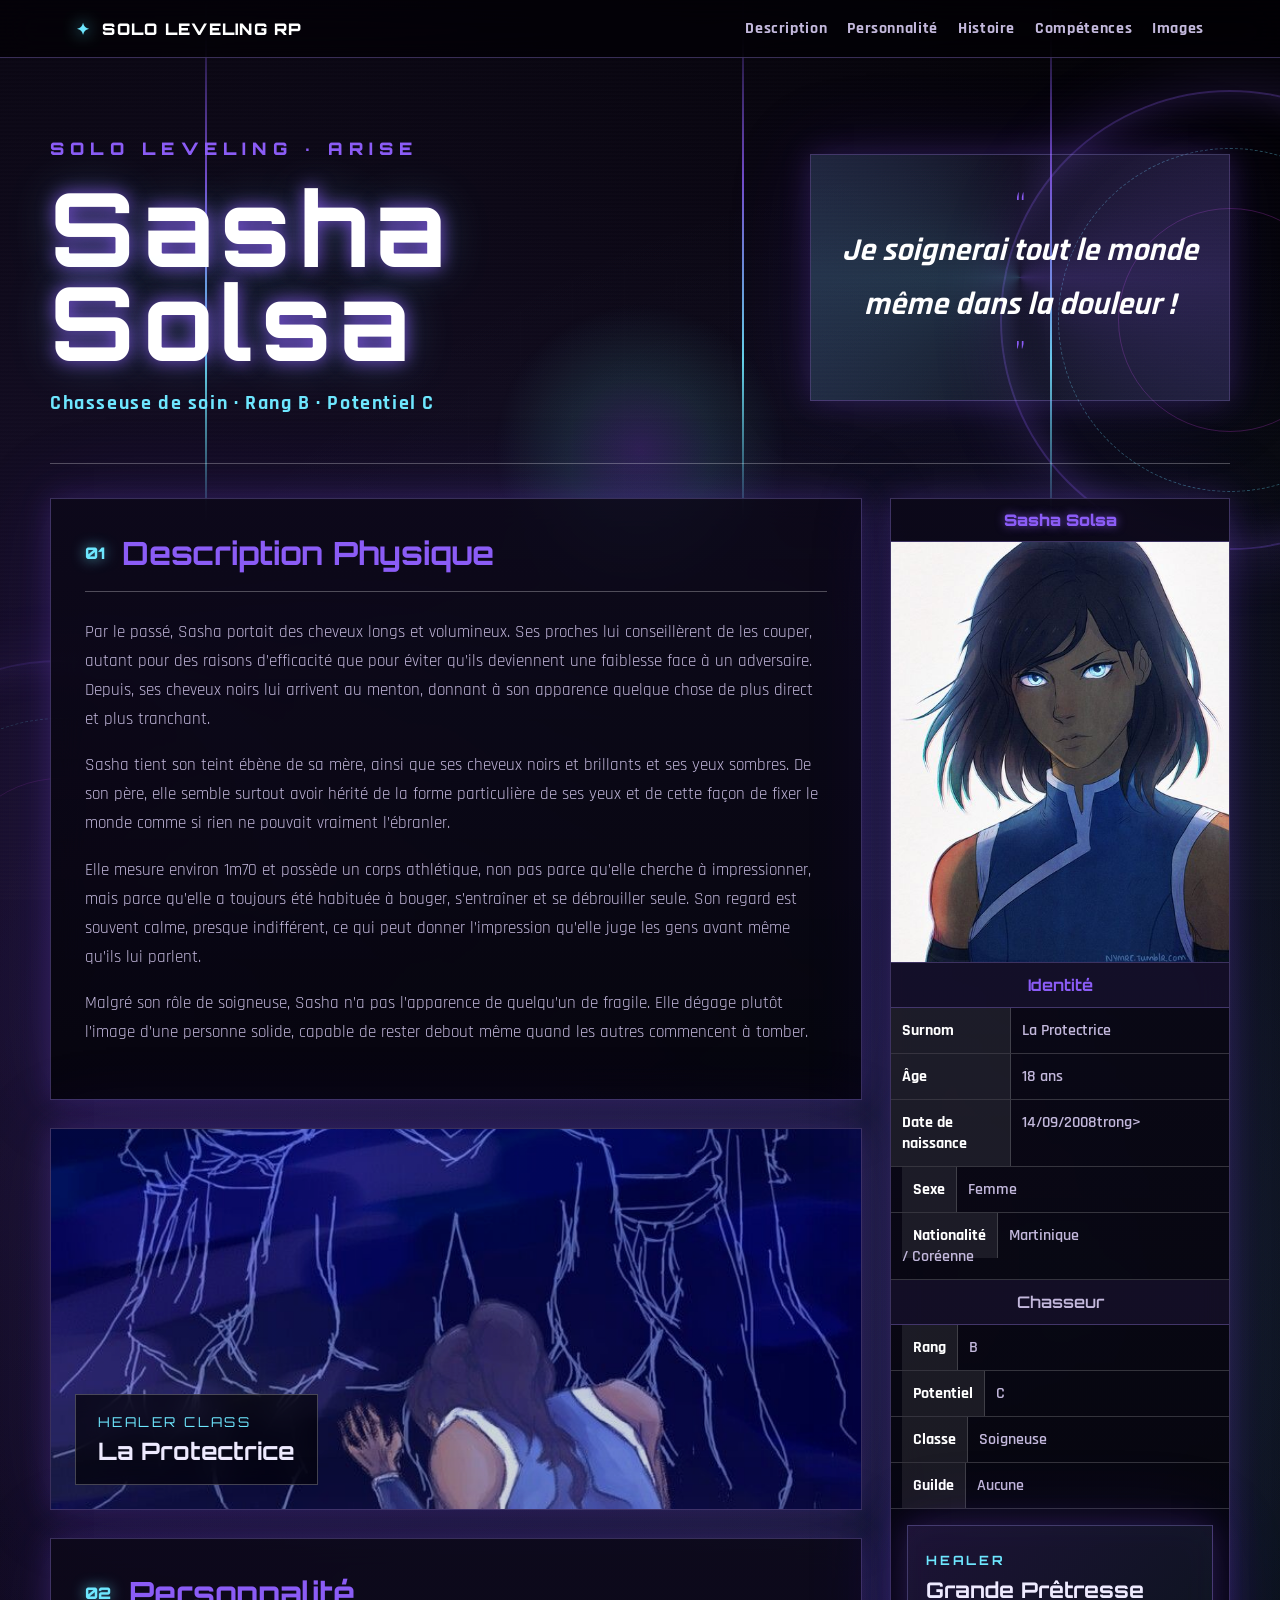
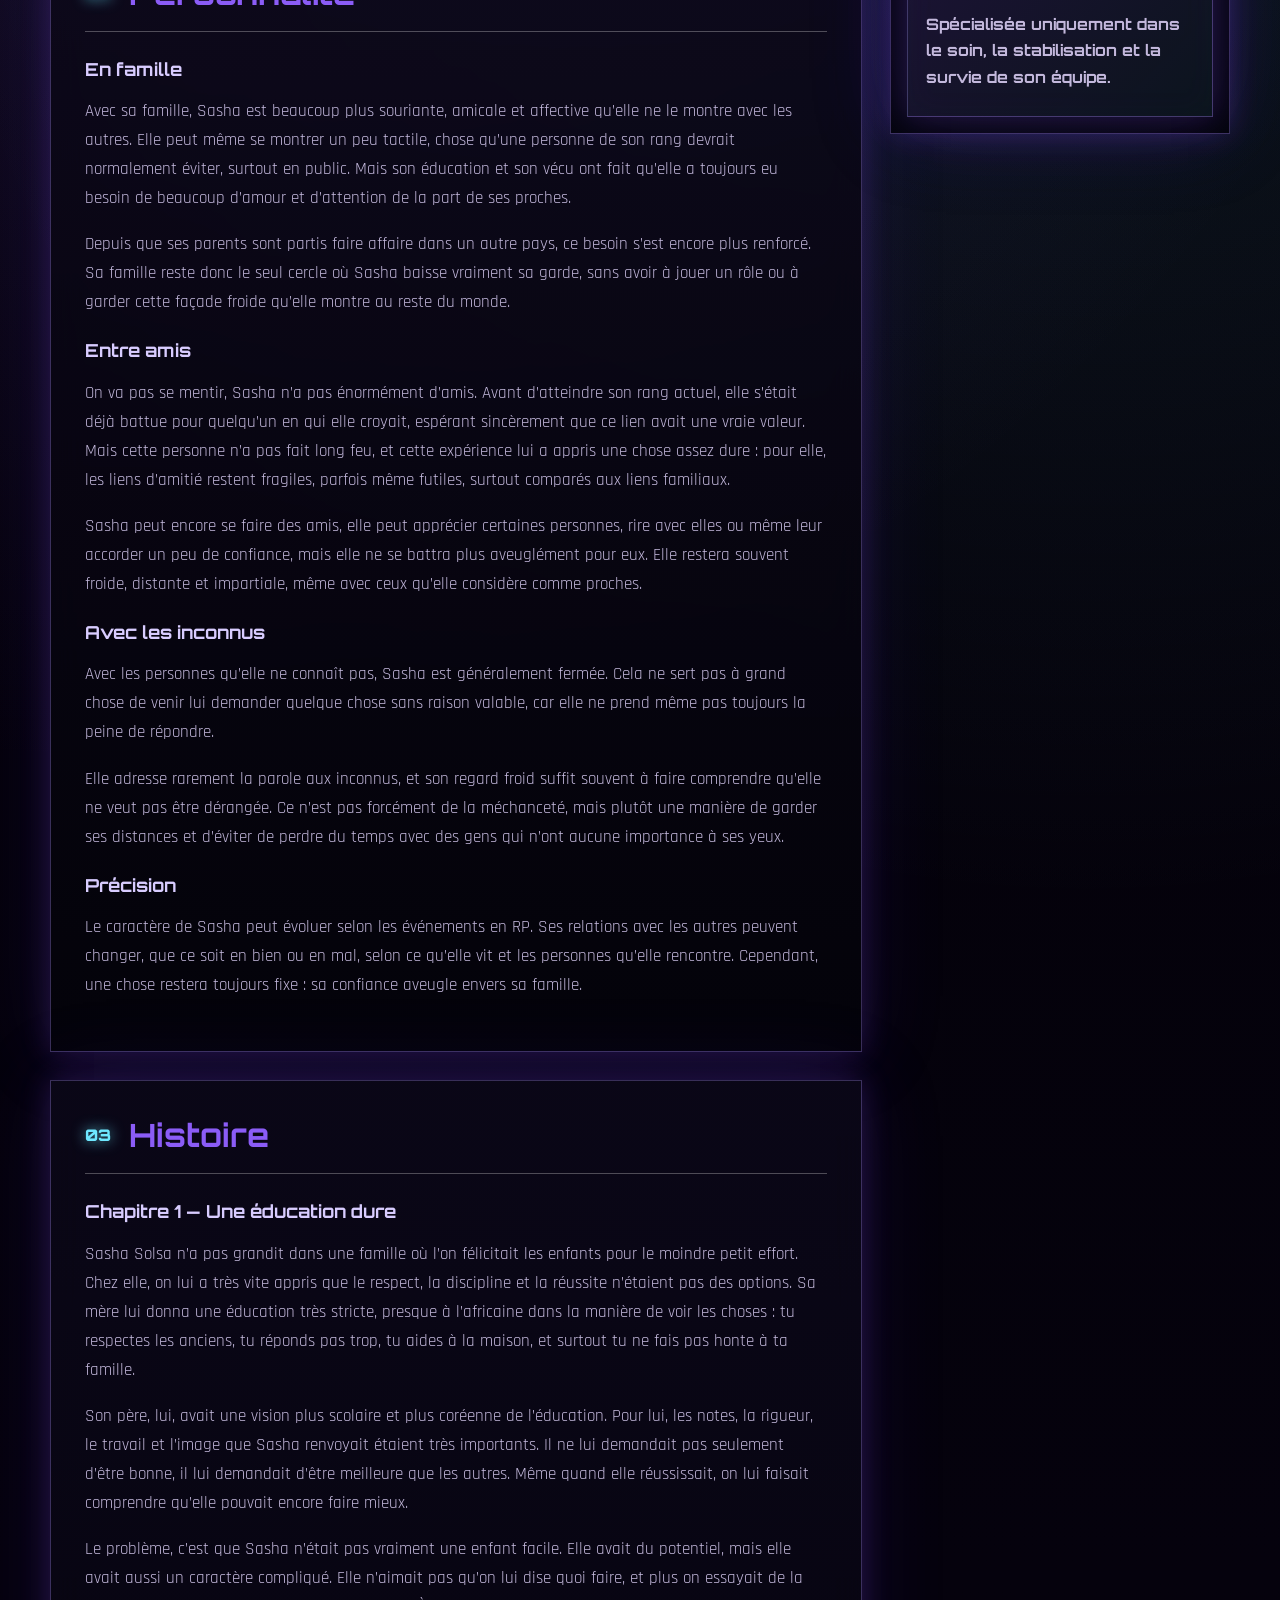
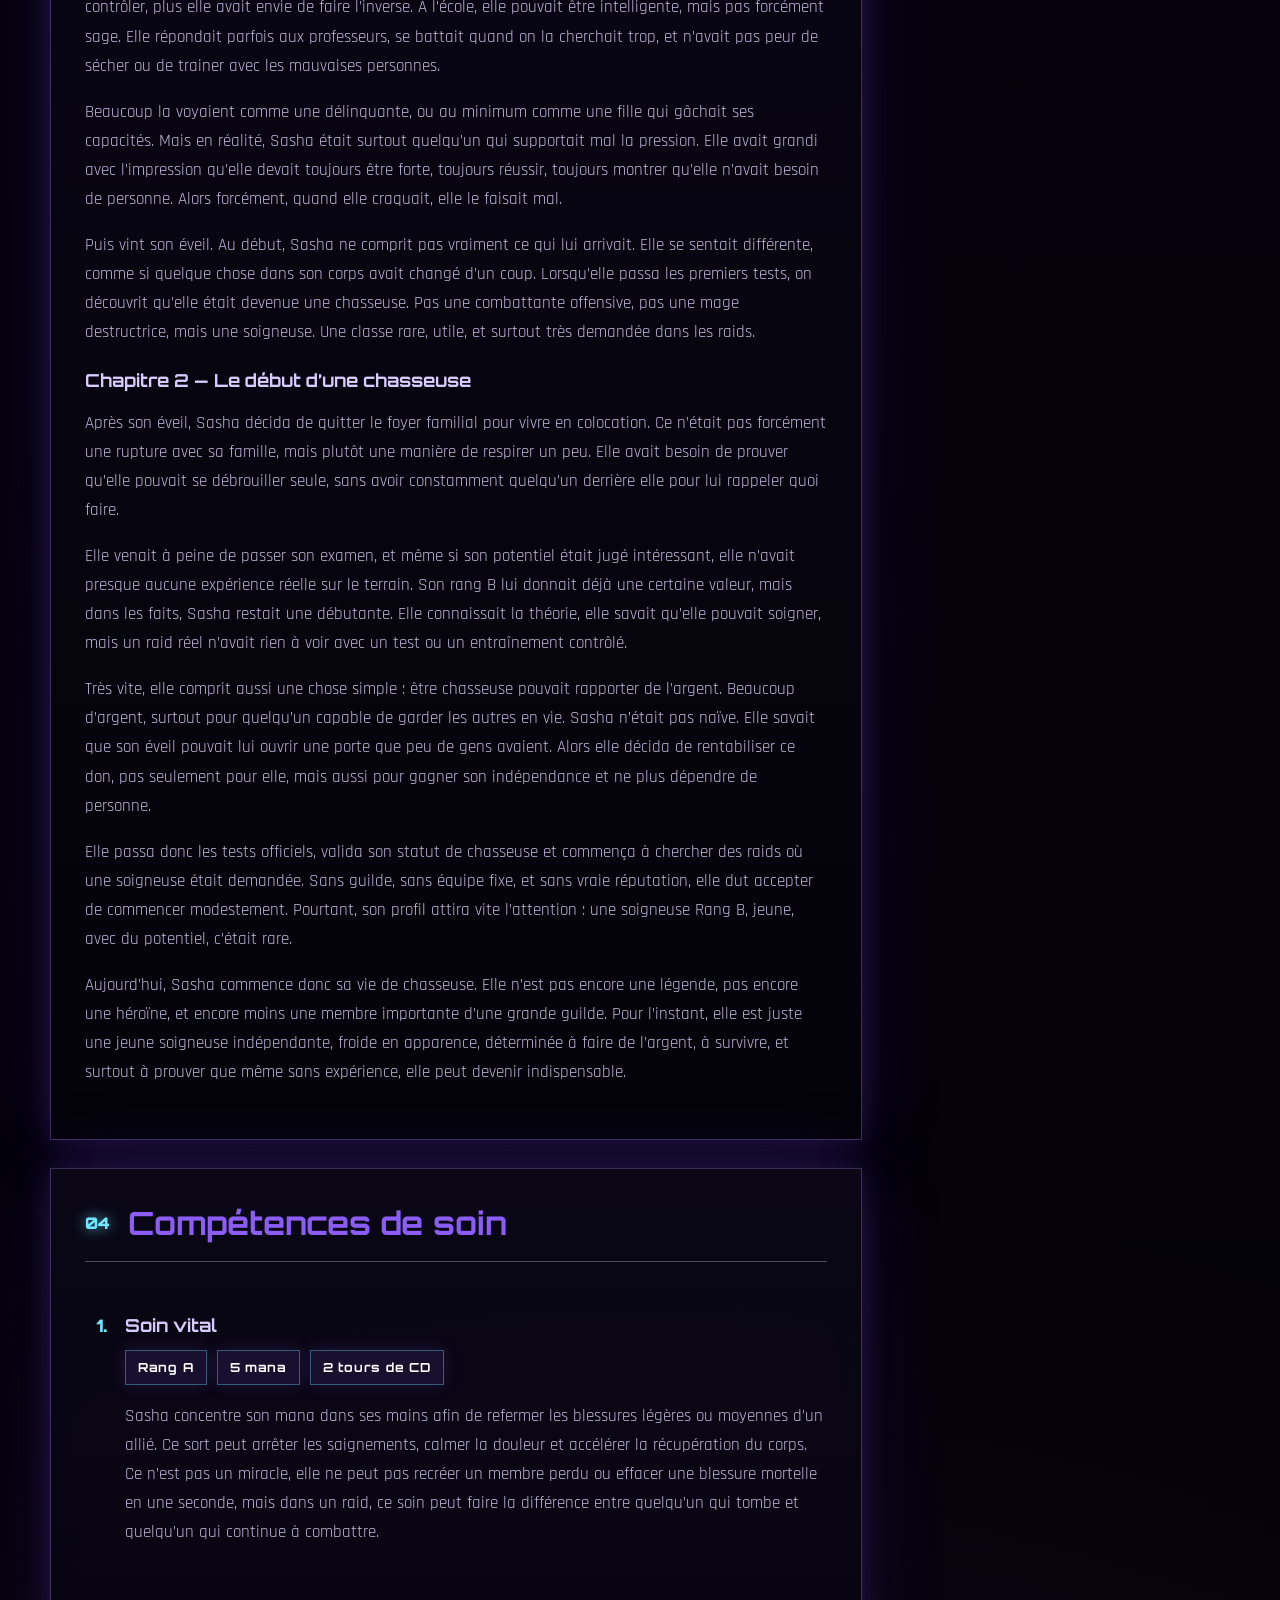
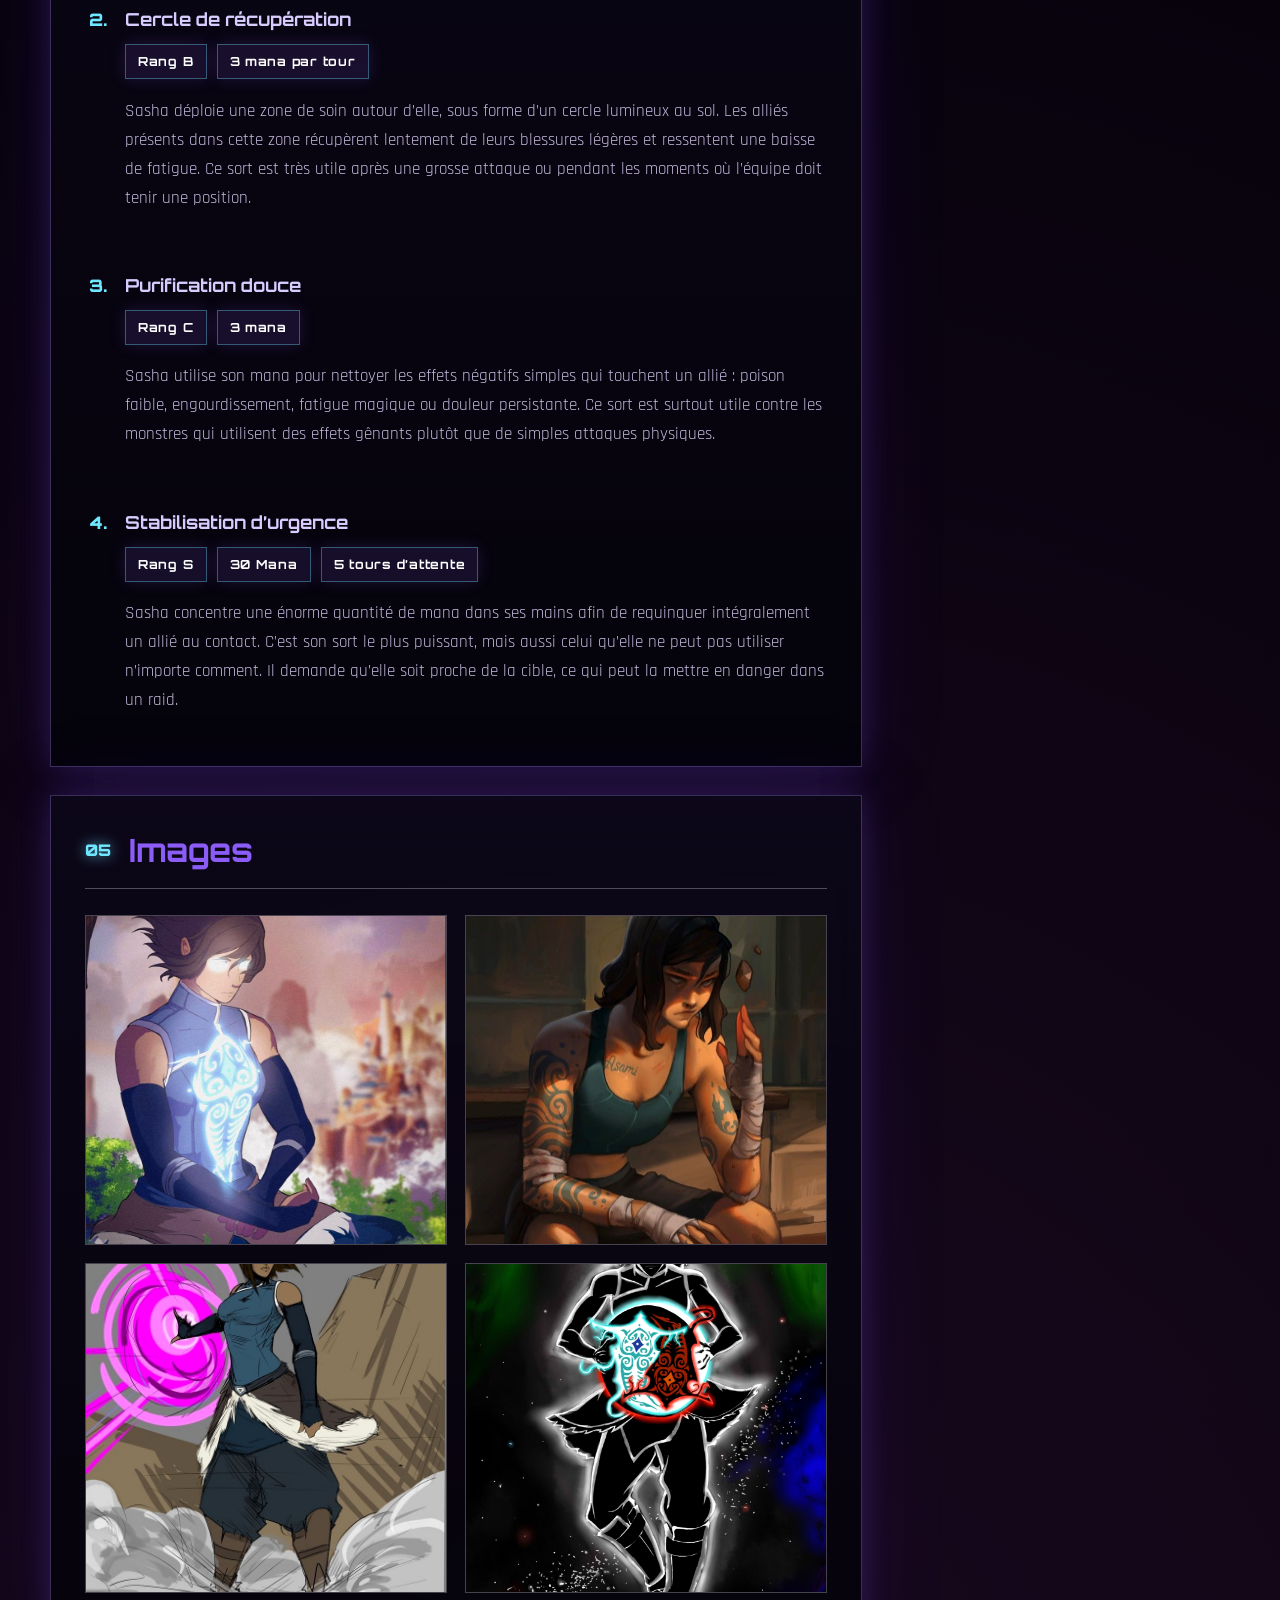
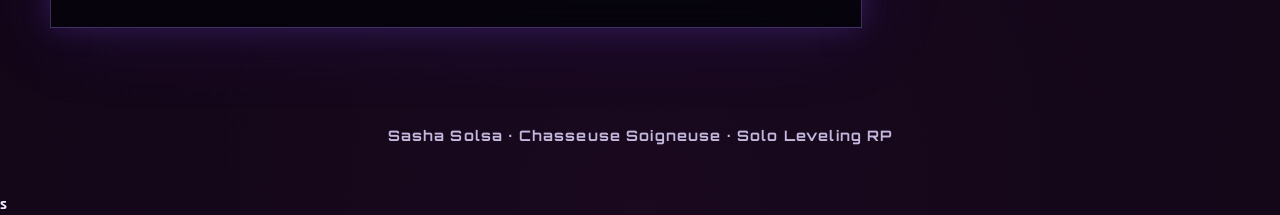
==== commit 38dc986c: "Correction des competences de soin" ====
--- a/index.html
+++ b/index.html
@@ -118,7 +118,7 @@
 
       <div class="spell-meta">
         <span>Rang S</span>
-        <span>25 ana</span>
+        <span>30 Mana </span>
         <span>5 tours d’attente</span>
       </div>
 
